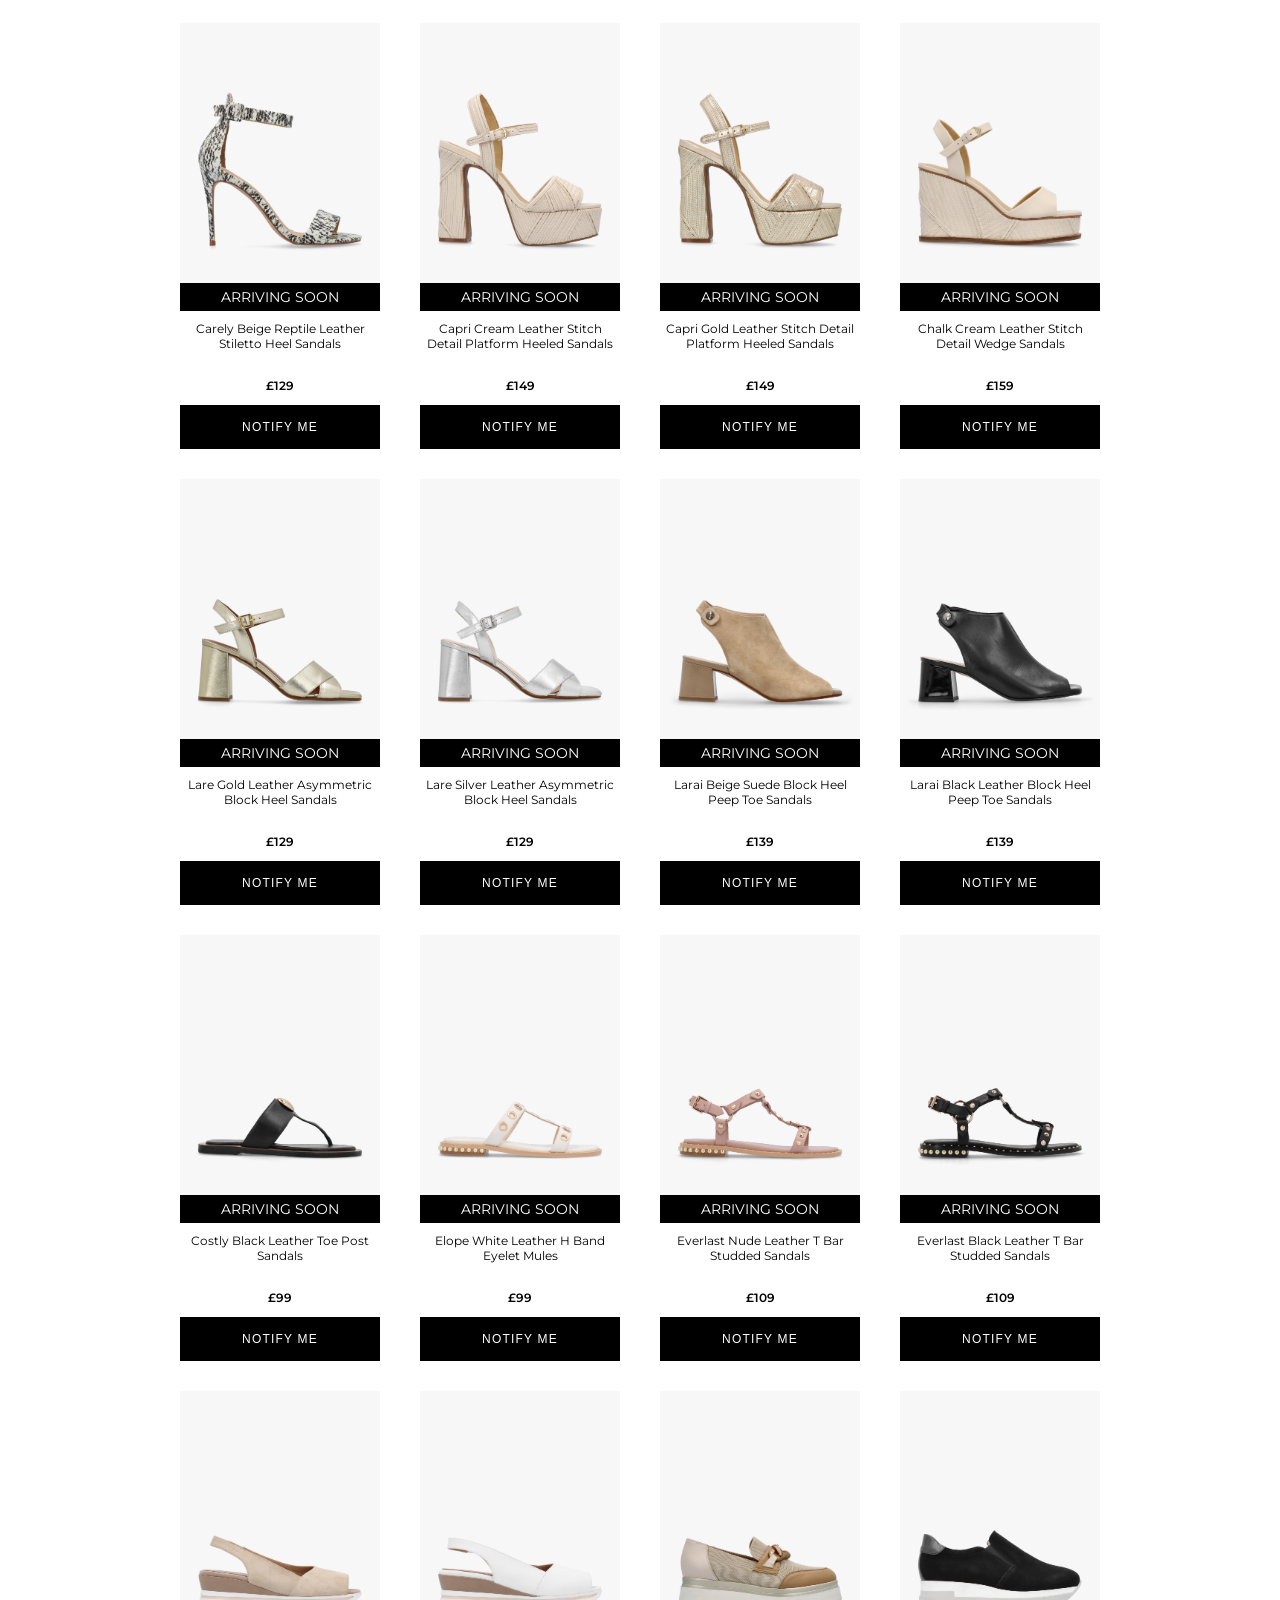
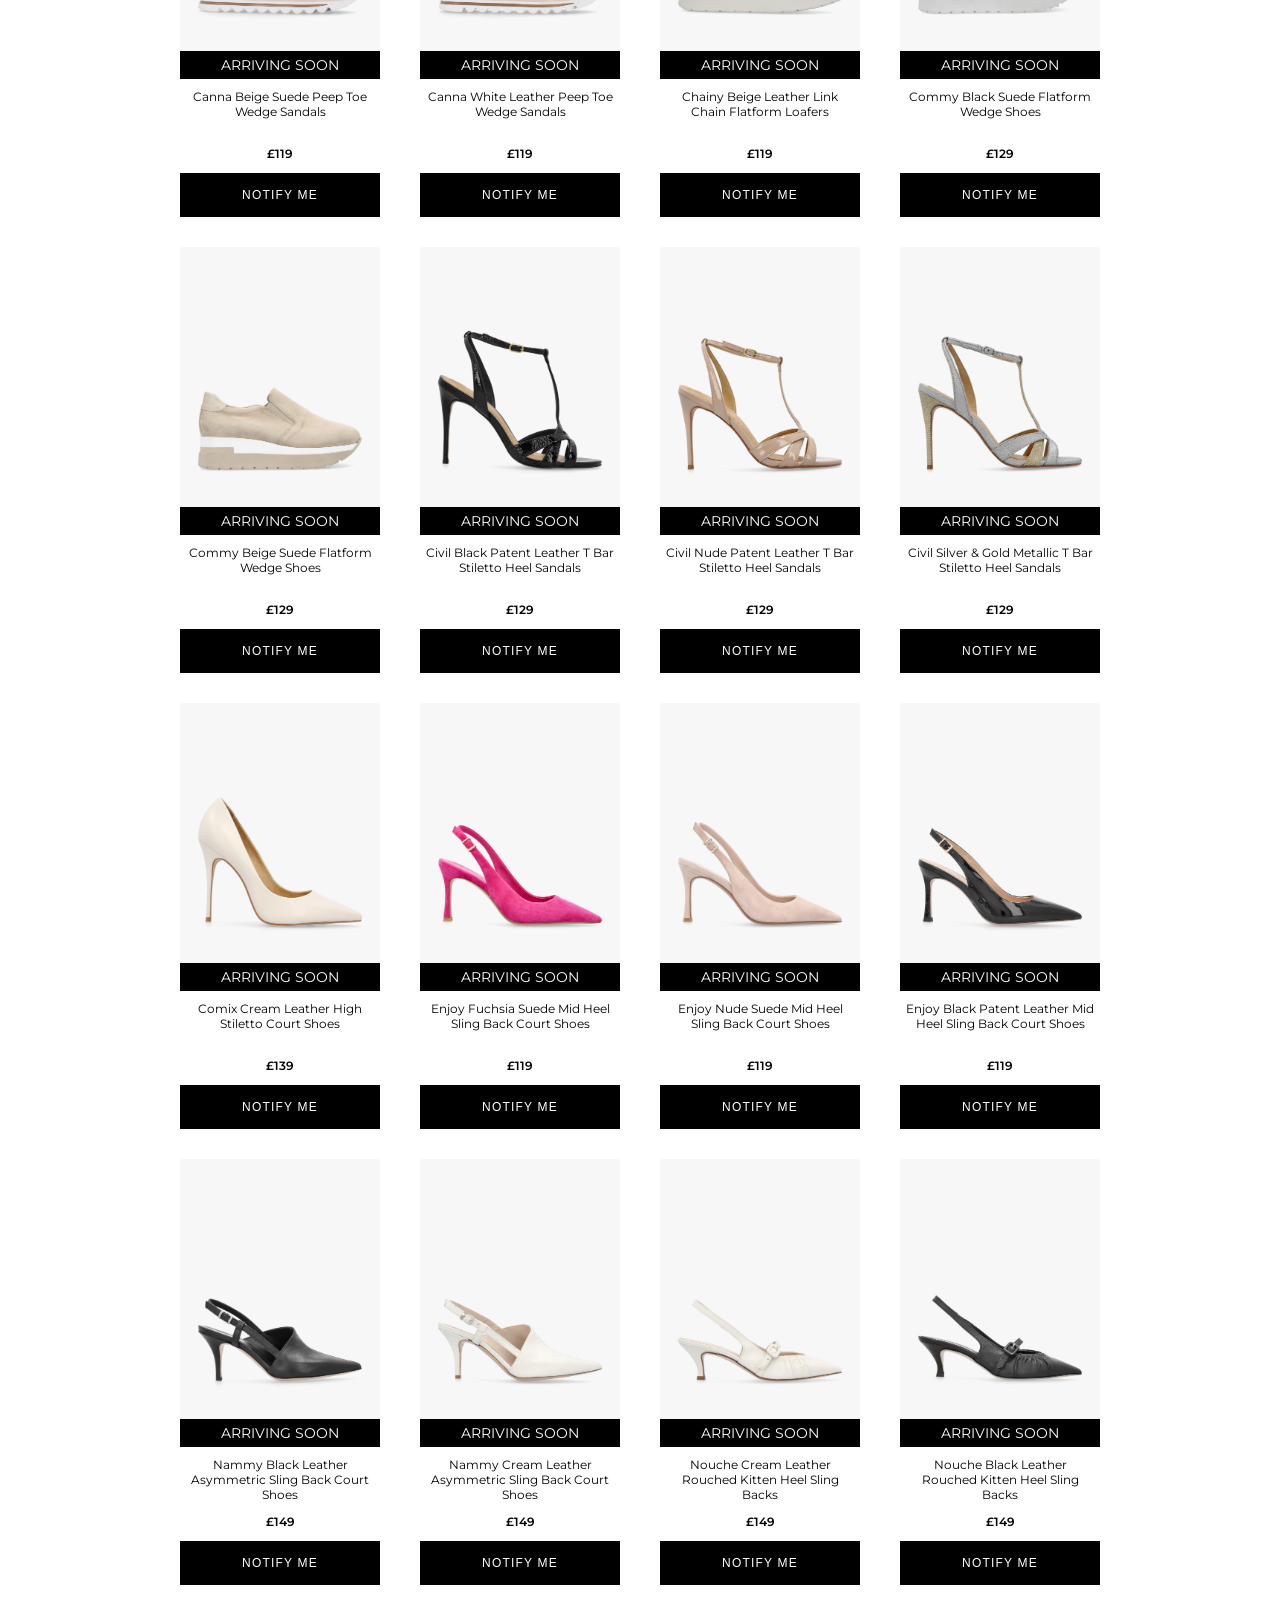
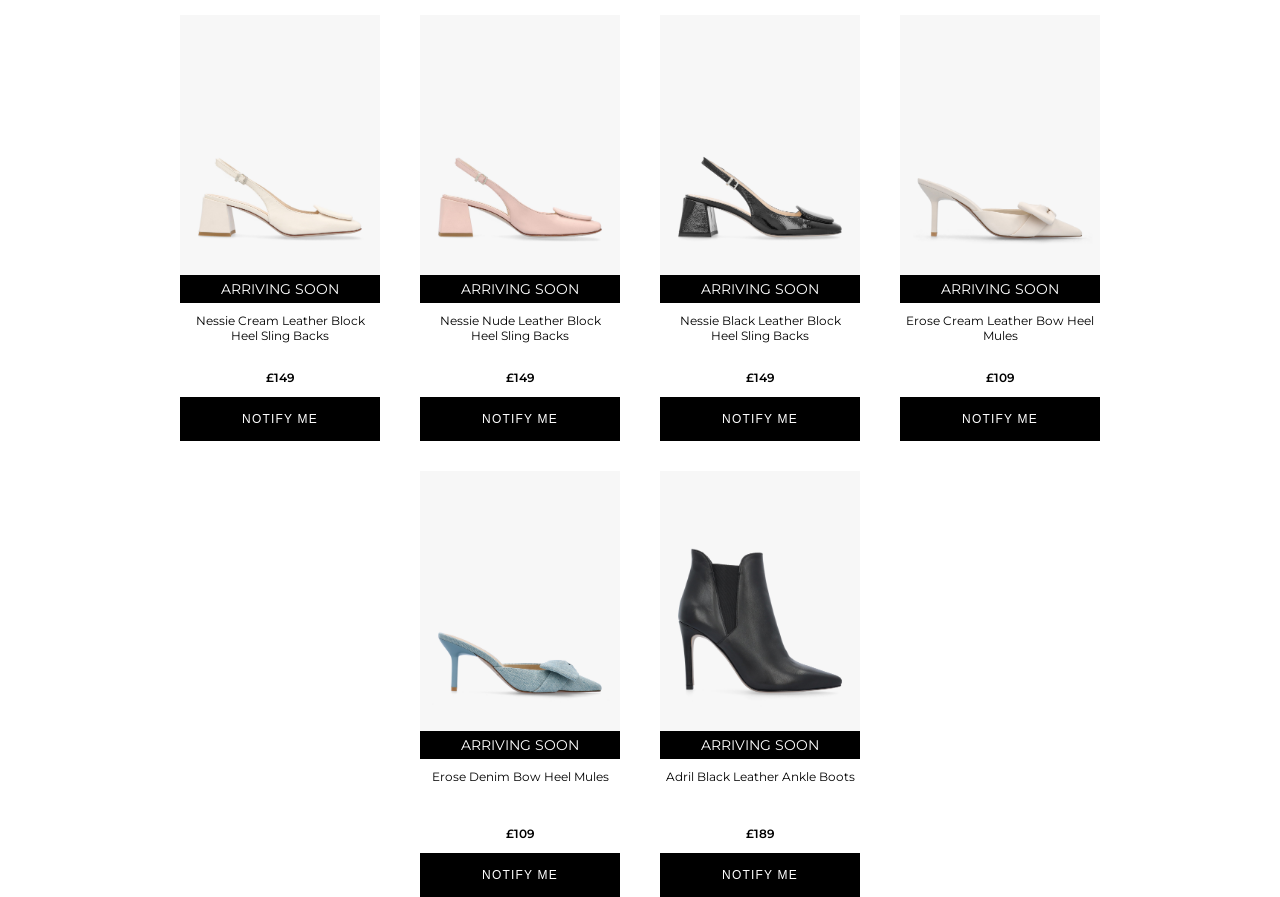
==== daniel-collection.html @ 35e19df5 "create ss25 collection" ====
<!doctype html>
<html>
<head>
<meta charset="UTF-8">
<meta name="viewport" content="width=device-width, initial-scale=1.0">
<link rel="preconnect" href="https://fonts.googleapis.com">
<link rel="preconnect" href="https://fonts.gstatic.com" crossorigin>
<link href="https://fonts.googleapis.com/css2?family=Lato&family=Montserrat:ital,wght@0,100..900;1,100..900&display=swap" rel="stylesheet">
<title>Daniel Collection Preview</title>
<link rel="stylesheet" href="static/styles/styles.css">
</head>

<body>
    <header>
    </header>
	<main>
		<div class="style-container" id="full-screen-me">
			
			<div class="style"><a href="https://www.danielfootwear.com/carely-beige-reptile-leather-stiletto-heel-sandals-p153653" target="_blank">
                <div class ="img-container">
                    <img src="static/images/CARELY_BER.jpg" alt="Carely BER" class="img-style">
                </div>
                <div class="arrive">
					<p class="arrive-p">ARRIVING SOON</p>
                </div>
				<div class="info">
                    <p class="info-desc">Carely Beige Reptile Leather Stiletto Heel Sandals</p>
                    <p class="info-price">£129</p>
                </div>
				<button class="button">Notify Me</button></a>
            </div>
			<div class="style"><a href="https://www.danielfootwear.com/capri-cream-leather-stitch-detail-platform-heeled-sandals-p153651" target="_blank">
                <div class ="img-container">
                    <img src="static/images/CAPRI_CML.jpg" alt="Capri CML" class="img-style">
                </div>
                <div class="arrive">
					<p class="arrive-p">ARRIVING SOON</p>
                </div>
				<div class="info">
                    <p class="info-desc">Capri Cream Leather Stitch Detail Platform Heeled Sandals</p>
                    <p class="info-price">£149</p>
                </div>
				<button class="button">Notify Me</button></a>
            </div>
			<div class="style"><a href="https://www.danielfootwear.com/capri-gold-leather-stitch-detail-platform-heeled-sandals-p153652" target="_blank">
                <div class ="img-container">
                    <img src="static/images/CAPRI_GDL.jpg" alt="Capri GDL" class="img-style">
                </div>
                <div class="arrive">
					<p class="arrive-p">ARRIVING SOON</p>
                </div>
				<div class="info">
                    <p class="info-desc">Capri Gold Leather Stitch Detail Platform Heeled Sandals</p>
                    <p class="info-price">£149</p>
                </div>
				<button class="button">Notify Me</button></a>
            </div>
			<div class="style"><a href="https://www.danielfootwear.com/chalk-cream-leather-stitch-detail-wedge-sandals-p153656" target="_blank">
                <div class ="img-container">
                    <img src="static/images/CHALK_CML.jpg" alt="Chalk CML" class="img-style">
                </div>
                <div class="arrive">
					<p class="arrive-p">ARRIVING SOON</p>
                </div>
				<div class="info">
                    <p class="info-desc">Chalk Cream Leather Stitch Detail Wedge Sandals</p>
                    <p class="info-price">£159</p>
                </div>
				<button class="button">Notify Me</button></a>
            </div>
			<div class="style"><a href="https://www.danielfootwear.com/lare-gold-leather-asymmetric-block-heel-sandals-p153869" target="_blank">
                <div class ="img-container">
                    <img src="static/images/LARE_GDL.jpg" alt="Lare GDL" class="img-style">
                </div>
                <div class="arrive">
					<p class="arrive-p">ARRIVING SOON</p>
                </div>
				<div class="info">
                    <p class="info-desc">Lare Gold Leather Asymmetric Block Heel Sandals</p>
                    <p class="info-price">£129</p>
                </div>
				<button class="button">Notify Me</button></a>
            </div>
			<div class="style"><a href="https://www.danielfootwear.com/lare-silver-leather-asymmetric-block-heel-sandals-p153868" target="_blank">
                <div class ="img-container">
                    <img src="static/images/LARE_SLL.jpg" alt="Lare SLL" class="img-style">
                </div>
                <div class="arrive">
					<p class="arrive-p">ARRIVING SOON</p>
                </div>
				<div class="info">
                    <p class="info-desc">Lare Silver Leather Asymmetric Block Heel Sandals</p>
                    <p class="info-price">£129</p>
                </div>
				<button class="button">Notify Me</button></a>
            </div>
			<div class="style"><a href="https://www.danielfootwear.com/larai-beige-suede-block-heel-peep-toe-sandals-p153866" target="_blank">
                <div class ="img-container">
                    <img src="static/images/LARAI_BES.jpg" alt="Larai BES" class="img-style">
                </div>
                <div class="arrive">
					<p class="arrive-p">ARRIVING SOON</p>
                </div>
				<div class="info">
                    <p class="info-desc">Larai Beige Suede Block Heel Peep Toe Sandals</p>
                    <p class="info-price">£139</p>
                </div>
				<button class="button">Notify Me</button></a>
            </div>
			<div class="style"><a href="https://www.danielfootwear.com/larai-black-leather-block-heel-peep-toe-sandals-p153867" target="_blank">
                <div class ="img-container">
                    <img src="static/images/LARAI_BKL.jpg" alt="Larai BKL" class="img-style">
                </div>
                <div class="arrive">
					<p class="arrive-p">ARRIVING SOON</p>
                </div>
				<div class="info">
                    <p class="info-desc">Larai Black Leather Block Heel Peep Toe Sandals</p>
                    <p class="info-price">£139</p>
                </div>
				<button class="button">Notify Me</button></a>
            </div>
			<div class="style"><a href="https://www.danielfootwear.com/costly-black-leather-toe-post-sandals-p153666" target="_blank">
                <div class ="img-container">
                    <img src="static/images/COSTLY_BKL.jpg" alt="Costly BKL" class="img-style">
                </div>
                <div class="arrive">
					<p class="arrive-p">ARRIVING SOON</p>
                </div>
				<div class="info">
                    <p class="info-desc">Costly Black Leather Toe Post Sandals</p>
                    <p class="info-price">£99</p>
                </div>
				<button class="button">Notify Me</button></a>
            </div>
			<div class="style"><a href="https://www.danielfootwear.com/elope-white-leather-h-band-eyelet-mules-p153669" target="_blank">
                <div class ="img-container">
                    <img src="static/images/ELOPE_WTL.jpg" alt="Elope WTL" class="img-style">
                </div>
                <div class="arrive">
					<p class="arrive-p">ARRIVING SOON</p>
                </div>
				<div class="info">
                    <p class="info-desc">Elope White Leather H Band Eyelet Mules</p>
                    <p class="info-price">£99</p>
                </div>
				<button class="button">Notify Me</button></a>
            </div>
			<div class="style"><a href="https://www.danielfootwear.com/everlast-nude-leather-t-bar-studded-sandals-p153676" target="_blank">
                <div class ="img-container">
                    <img src="static/images/EVERLAST_NDL.jpg" alt="Everlast NDL" class="img-style">
                </div>
                <div class="arrive">
					<p class="arrive-p">ARRIVING SOON</p>
                </div>
				<div class="info">
                    <p class="info-desc">Everlast Nude Leather T Bar Studded Sandals</p>
                    <p class="info-price">£109</p>
                </div>
				<button class="button">Notify Me</button></a>
            </div>
			<div class="style"><a href="https://www.danielfootwear.com/everlast-black-leather-t-bar-studded-sandals-p153675" target="_blank">
                <div class ="img-container">
                    <img src="static/images/EVERLAST_BKL.jpg" alt="Everlast BKL" class="img-style">
                </div>
                <div class="arrive">
					<p class="arrive-p">ARRIVING SOON</p>
                </div>
				<div class="info">
                    <p class="info-desc">Everlast Black Leather T Bar Studded Sandals</p>
                    <p class="info-price">£109</p>
                </div>
				<button class="button">Notify Me</button></a>
            </div>
			<div class="style"><a href="https://www.danielfootwear.com/canna-beige-suede-peep-toe-wedge-sandals-p153613" target="_blank">
                <div class ="img-container">
                    <img src="static/images/CANNA_BES.jpg" alt="Canna BES" class="img-style">
                </div>
                <div class="arrive">
					<p class="arrive-p">ARRIVING SOON</p>
                </div>
				<div class="info">
                    <p class="info-desc">Canna Beige Suede Peep Toe Wedge Sandals</p>
                    <p class="info-price">£119</p>
                </div>
				<button class="button">Notify Me</button></a>
            </div>
			<div class="style"><a href="https://www.danielfootwear.com/canna-white-leather-peep-toe-wedge-sandals-p153614" target="_blank">
                <div class ="img-container">
                    <img src="static/images/CANNA_WTL.jpg" alt="Canna WTL" class="img-style">
                </div>
                <div class="arrive">
					<p class="arrive-p">ARRIVING SOON</p>
                </div>
				<div class="info">
                    <p class="info-desc">Canna White Leather Peep Toe Wedge Sandals</p>
                    <p class="info-price">£119</p>
                </div>
				<button class="button">Notify Me</button></a>
            </div>
			<div class="style"><a href="https://www.danielfootwear.com/chainy-beige-leather-link-chain-flatform-loafers-p153655" target="_blank">
                <div class ="img-container">
                    <img src="static/images/CHAINY_BEF.jpg" alt="Chainy BEF" class="img-style">
                </div>
                <div class="arrive">
					<p class="arrive-p">ARRIVING SOON</p>
                </div>
				<div class="info">
                    <p class="info-desc">Chainy Beige Leather Link Chain Flatform Loafers</p>
                    <p class="info-price">£119</p>
                </div>
				<button class="button">Notify Me</button></a>
            </div>
			<div class="style"><a href="https://www.danielfootwear.com/commy-black-suede-flatform-wedge-shoes-p153665" target="_blank">
                <div class ="img-container">
                    <img src="static/images/COMMY_BKS.jpg" alt="Commy BKS" class="img-style">
                </div>
                <div class="arrive">
					<p class="arrive-p">ARRIVING SOON</p>
                </div>
				<div class="info">
                    <p class="info-desc">Commy Black Suede Flatform Wedge Shoes</p>
                    <p class="info-price">£129</p>
                </div>
				<button class="button">Notify Me</button></a>
            </div>
			<div class="style"><a href="https://www.danielfootwear.com/commy-beige-suede-flatform-wedge-shoes-p153664" target="_blank">
                <div class ="img-container">
                    <img src="static/images/COMMY_CMS.jpg" alt="Commy BES" class="img-style">
                </div>
                <div class="arrive">
					<p class="arrive-p">ARRIVING SOON</p>
                </div>
				<div class="info">
                    <p class="info-desc">Commy Beige Suede Flatform Wedge Shoes</p>
                    <p class="info-price">£129</p>
                </div>
				<button class="button">Notify Me</button></a>
            </div>
			<div class="style"><a href="https://www.danielfootwear.com/civil-black-patent-leather-t-bar-stiletto-heel-sandals-p153660" target="_blank">
                <div class ="img-container">
                    <img src="static/images/CIVIL_BKP.jpg" alt="Civil BKP" class="img-style">
                </div>
                <div class="arrive">
					<p class="arrive-p">ARRIVING SOON</p>
                </div>
				<div class="info">
                    <p class="info-desc">Civil Black Patent Leather T Bar Stiletto Heel Sandals</p>
                    <p class="info-price">£129</p>
                </div>
				<button class="button">Notify Me</button></a>
            </div>
			<div class="style"><a href="https://www.danielfootwear.com/civil-nude-patent-leather-t-bar-stiletto-heel-sandals-p153659" target="_blank">
                <div class ="img-container">
                    <img src="static/images/CIVIL_NDP.jpg" alt="Civil NDP" class="img-style">
                </div>
                <div class="arrive">
					<p class="arrive-p">ARRIVING SOON</p>
                </div>
				<div class="info">
                    <p class="info-desc">Civil Nude Patent Leather T Bar Stiletto Heel Sandals</p>
                    <p class="info-price">£129</p>
                </div>
				<button class="button">Notify Me</button></a>
            </div>
			<div class="style"><a href="https://www.danielfootwear.com/civil-silver-gold-metallic-t-bar-stiletto-heel-sandals-p153658" target="_blank">
                <div class ="img-container">
                    <img src="static/images/CIVIL_SLM.jpg" alt="Cicil SLM" class="img-style">
                </div>
                <div class="arrive">
					<p class="arrive-p">ARRIVING SOON</p>
                </div>
				<div class="info">
                    <p class="info-desc">Civil Silver &amp; Gold Metallic T Bar Stiletto Heel Sandals</p>
                    <p class="info-price">£129</p>
                </div>
				<button class="button">Notify Me</button></a>
            </div>
			<div class="style"><a href="https://www.danielfootwear.com/comix-cream-leather-high-stiletto-court-shoes-p153661" target="_blank">
                <div class ="img-container">
                    <img src="static/images/COMIX_CML.jpg" alt="Comix CML" class="img-style">
                </div>
                <div class="arrive">
					<p class="arrive-p">ARRIVING SOON</p>
                </div>
				<div class="info">
                    <p class="info-desc">Comix Cream Leather High Stiletto Court Shoes</p>
                    <p class="info-price">£139</p>
                </div>
				<button class="button">Notify Me</button></a>
            </div>
			<div class="style"><a href="https://www.danielfootwear.com/enjoy-fuchsia-suede-mid-heel-sling-back-court-shoes-p153671" target="_blank">
                <div class ="img-container">
                    <img src="static/images/ENJOY_FUS.jpg" alt="Enjoy FUS" class="img-style">
                </div>
                <div class="arrive">
					<p class="arrive-p">ARRIVING SOON</p>
                </div>
				<div class="info">
                    <p class="info-desc">Enjoy Fuchsia Suede Mid Heel Sling Back Court Shoes</p>
                    <p class="info-price">£119</p>
                </div>
				<button class="button">Notify Me</button></a>
            </div>
			<div class="style"><a href="https://www.danielfootwear.com/enjoy-nude-suede-mid-heel-sling-back-court-shoes-p153670" target="_blank">
                <div class ="img-container">
                    <img src="static/images/ENJOY_NDS.jpg" alt="Enjoy NDS" class="img-style">
                </div>
                <div class="arrive">
					<p class="arrive-p">ARRIVING SOON</p>
                </div>
				<div class="info">
                    <p class="info-desc">Enjoy Nude Suede Mid Heel Sling Back Court Shoes</p>
                    <p class="info-price">£119</p>
                </div>
				<button class="button">Notify Me</button></a>
            </div>
			<div class="style"><a href="https://www.danielfootwear.com/enjoy-black-patent-leather-mid-heel-sling-back-court-shoes-p153672" target="_blank">
                <div class ="img-container">
                    <img src="static/images/ENJOY_BKP.jpg" alt="Enjoy BKP" class="img-style">
                </div>
                <div class="arrive">
					<p class="arrive-p">ARRIVING SOON</p>
                </div>
				<div class="info">
                    <p class="info-desc">Enjoy Black Patent Leather Mid Heel Sling Back Court Shoes</p>
                    <p class="info-price">£119</p>
                </div>
				<button class="button">Notify Me</button></a>
            </div>
			<div class="style"><a href="https://www.danielfootwear.com/nammy-black-leather-asymmetric-sling-back-court-shoes-p153696" target="_blank">
                <div class ="img-container">
                    <img src="static/images/NAMMY_BKL.jpg" alt="Nammy BKL" class="img-style">
                </div>
                <div class="arrive">
					<p class="arrive-p">ARRIVING SOON</p>
                </div>
				<div class="info">
                    <p class="info-desc">Nammy Black Leather Asymmetric Sling Back Court Shoes</p>
                    <p class="info-price">£149</p>
                </div>
				<button class="button">Notify Me</button></a>
            </div>
			<div class="style"><a href="https://www.danielfootwear.com/nammy-cream-leather-asymmetric-sling-back-court-shoes-p153697" target="_blank">
                <div class ="img-container">
                    <img src="static/images/NAMMY_CML.jpg" alt="Nammy CML" class="img-style">
                </div>
                <div class="arrive">
					<p class="arrive-p">ARRIVING SOON</p>
                </div>
				<div class="info">
                    <p class="info-desc">Nammy Cream Leather Asymmetric Sling Back Court Shoes</p>
                    <p class="info-price">£149</p>
                </div>
				<button class="button">Notify Me</button></a>
            </div>
			<div class="style"><a href="https://www.danielfootwear.com/nouche-cream-leather-rouched-kitten-heel-sling-backs-p153702" target="_blank">
                <div class ="img-container">
                    <img src="static/images/NOUCHE_CML.jpg" alt="Nouche CML" class="img-style">
                </div>
                <div class="arrive">
					<p class="arrive-p">ARRIVING SOON</p>
                </div>
				<div class="info">
                    <p class="info-desc">Nouche Cream Leather Rouched Kitten Heel Sling Backs</p>
                    <p class="info-price">£149</p>
                </div>
				<button class="button">Notify Me</button></a>
            </div>
			<div class="style"><a href="https://www.danielfootwear.com/nouche-black-leather-rouched-kitten-heel-sling-backs-p153701" target="_blank">
                <div class ="img-container">
                    <img src="static/images/NOUCHE_BKL.jpg" alt="Nouche BKL" class="img-style">
                </div>
                <div class="arrive">
					<p class="arrive-p">ARRIVING SOON</p>
                </div>
				<div class="info">
                    <p class="info-desc">Nouche Black Leather Rouched Kitten Heel Sling Backs</p>
                    <p class="info-price">£149</p>
                </div>
				<button class="button">Notify Me</button></a>
            </div>
			<div class="style"><a href="https://www.danielfootwear.com/nessie-cream-leather-block-heel-sling-backs-p153699" target="_blank">
                <div class ="img-container">
                    <img src="static/images/NESSIE SLING_CML.jpg" alt="Nessie Sling CML" class="img-style">
                </div>
                <div class="arrive">
					<p class="arrive-p">ARRIVING SOON</p>
                </div>
				<div class="info">
                    <p class="info-desc">Nessie Cream Leather Block Heel Sling Backs</p>
                    <p class="info-price">£149</p>
                </div>
				<button class="button">Notify Me</button></a>
            </div>
			<div class="style"><a href="https://www.danielfootwear.com/nessie-nude-leather-block-heel-sling-backs-p153700" target="_blank">
                <div class ="img-container">
                    <img src="static/images/NESSIE SLING_NDL.jpg" alt="Nessie Sling NDL" class="img-style">
                </div>
                <div class="arrive">
					<p class="arrive-p">ARRIVING SOON</p>
                </div>
				<div class="info">
                    <p class="info-desc">Nessie Nude Leather Block Heel Sling Backs</p>
                    <p class="info-price">£149</p>
                </div>
				<button class="button">Notify Me</button></a>
            </div>
			<div class="style"><a href="https://www.danielfootwear.com/nessie-black-patent-leather-block-heel-sling-backs-p153698" target="_blank">
                <div class ="img-container">
                    <img src="static/images/NESSIE SLING_BKL.jpg" alt="Nessie Sling BKL" class="img-style">
                </div>
                <div class="arrive">
					<p class="arrive-p">ARRIVING SOON</p>
                </div>
				<div class="info">
                    <p class="info-desc">Nessie Black Leather Block Heel Sling Backs</p>
                    <p class="info-price">£149</p>
                </div>
				<button class="button">Notify Me</button></a>
            </div>
			<div class="style"><a href="https://www.danielfootwear.com/erose-cream-leather-bow-heel-mules-p153673" target="_blank">
                <div class ="img-container">
                    <img src="static/images/EROSE_CML.jpg" alt="Erose CML" class="img-style">
                </div>
                <div class="arrive">
					<p class="arrive-p">ARRIVING SOON</p>
                </div>
				<div class="info">
                    <p class="info-desc">Erose Cream Leather Bow Heel Mules</p>
                    <p class="info-price">£109</p>
                </div>
				<button class="button">Notify Me</button></a>
            </div>
			<div class="style"><a href="https://www.danielfootwear.com/erose-denim-bow-heel-mules-p153674" target="_blank">
                <div class ="img-container">
                    <img src="static/images/EROSE_DNF.jpg" alt="Erose DNF" class="img-style">
                </div>
                <div class="arrive">
					<p class="arrive-p">ARRIVING SOON</p>
                </div>
				<div class="info">
                    <p class="info-desc">Erose Denim Bow Heel Mules</p>
                    <p class="info-price">£109</p>
                </div>
				<button class="button">Notify Me</button></a>
            </div>
			<div class="style"><a href="https://www.danielfootwear.com/adril-black-leather-ankle-boots-p153755" target="_blank">
                <div class ="img-container">
                    <img src="static/images/ADRIL_BKL.jpg" alt="Adril BKL" class="img-style">
                </div>
                <div class="arrive">
					<p class="arrive-p">ARRIVING SOON</p>
                </div>
				<div class="info">
                    <p class="info-desc">Adril Black Leather Ankle Boots</p>
                    <p class="info-price">£189</p>
                </div>
				<button class="button">Notify Me</button></a>
            </div>
                
		</div>
	</main>
	<script src="static/scripts/script.js"></script>
</body>
</html>
---- static/styles/styles.css ----
@charset "UTF-8";
/* CSS Document */

body {
	font-family: "Montserrat", sans-serif;
	color: black;
	margin: none;
	padding: none;
}

body::-webkit-scrollbar{
    display: none;
  }

body {
    -ms-overflow-style: none;
  }

html {
    scrollbar-width: none;
  }

a {
	color: black;
	text-decoration: none;
}

a:visited {
	color: black;
	text-decoration: none;
}

.style-container {
	display: flex;
	justify-content: center;
	max-width: 960px;
	/*height: 7964px;*/
	margin: 0 auto;
	flex-wrap: wrap;
}

.style,
.style-a,
.style-b {
	margin: 15px 20px;
}

.img-container {
    width: 200px;
    height: 260px;
    display: flex;
    justify-content: center;
    align-items: center;
	background-color: #f7f7f7;
}

.how-container {
    width: 400px;
    height: 424px;
    display: flex;
    justify-content: center;
    align-items: center;
}

.arrive {
	width: 200px;
	background-color: black;
}

.arrive-p {
	text-align: center;
	background-color: black;
	color: white;
	font-size: 14px;
	margin: 0;
	padding: 5px 0px;
}

.style-b {
	display: none;
}

.img-style {
    width: 200px;
    height: 260px;
    object-fit: contain;
}

.how-style {
    width: 400px;
    height: 424px;
    object-fit: contain;
}

.info {
	width: 200px;
}

.info-desc {
	margin: 10px 5px 0px;
	height: 45px;
}

.info-desc, .info-price{
    font-size: 12px;
	text-align: center;
}

.info-price {
	font-weight: 600;
}

.button {
	width: 200px;
	background-color: #000;
    border: none;
    color: white;
    padding: 15px 0px;
    text-align: center;
    text-decoration: none;
    font-size: 12px;
	text-transform: uppercase;
	letter-spacing: 0.1em;
	cursor: pointer
}


@media only screen and (max-width: 980px) {
	
	.style-container {
        max-width: 700px;
	}
	
	.style,
	.style-a,
	.style-b {
		margin: 0px 10px 20px;
	}
	
	.img-container {
        width: 150px;
        height: 210px;
        display: flex;
        justify-content: center;
        align-items: center;
        background-color: #f7f7f7;
    }
	
	.arrive {
		width: 150px;
	}
	
	.arrive-p {
		font-size: 10px;
	}
	
	.style-a {
		display: none;
	}
	
	.style-b {
		display: block;
	}
	
	.how-container2 {
		display: block;
		width: 300px;
		height: 343px;
	}
	
	.how-style2 {
		width: 300px;
		height: 343px;
	}
	
    .info {
        width: 150px;
    }
	
	.info-desc {
		margin: 10px 5px 0px;
		height: 53px;
	}

    .info-desc, .info-price{
        font-size: 12px;
        text-align: center;
    }
	
	.button {
        width: 150px;
        padding: 10px 0px;
        font-size: 10px;
	}

    .img-style {
        width: 150px;
        height: 210px;
        object-fit: contain;
    }
	
}

@media only screen and (max-width: 700px) {
	.style-container {
        max-width: 400px;
		/*height: 13300px;*/
	}
}

@media only screen and (max-width: 400px) {
	
	.info-desc {
		height: 60px;
	}
}

@media only screen and (max-width: 350px) {
	.style-container {
        max-width: 350px;
	}
	
	.style {
		margin: 0px 5px 20px;
	}
}
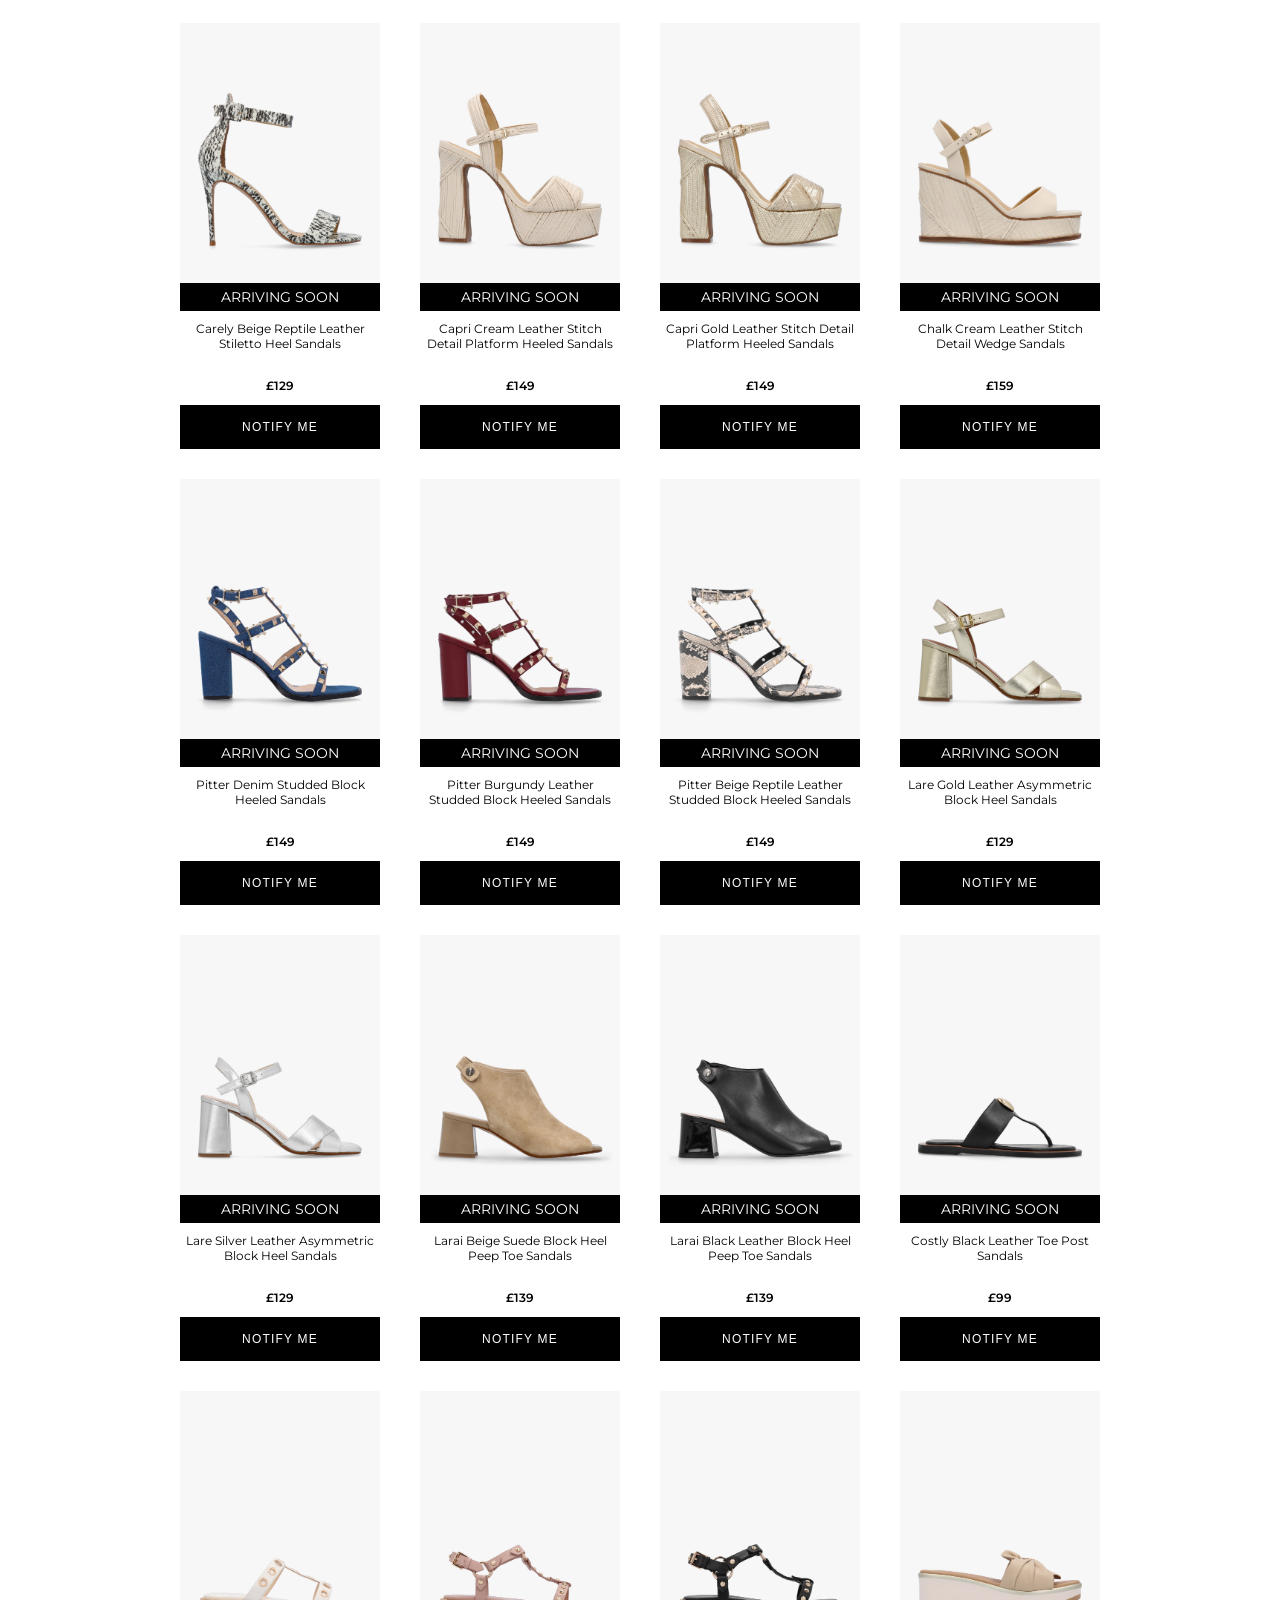
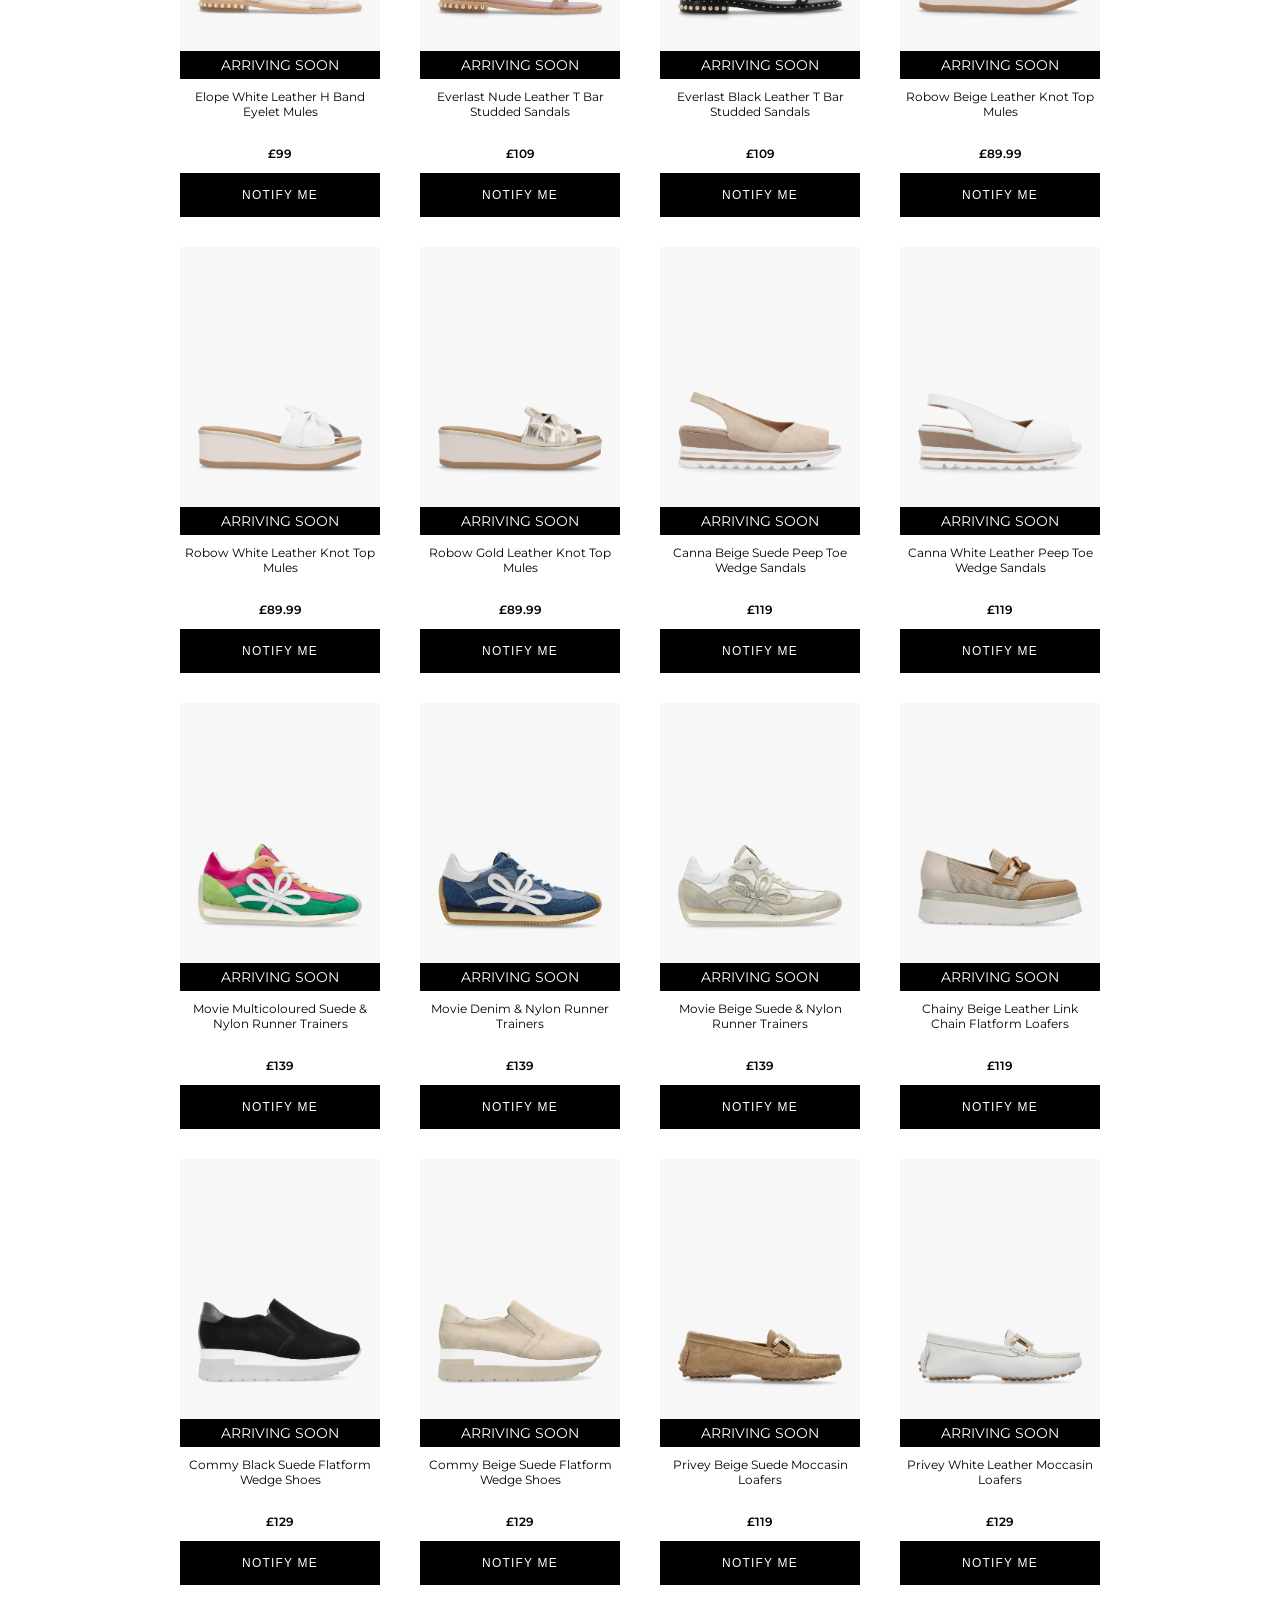
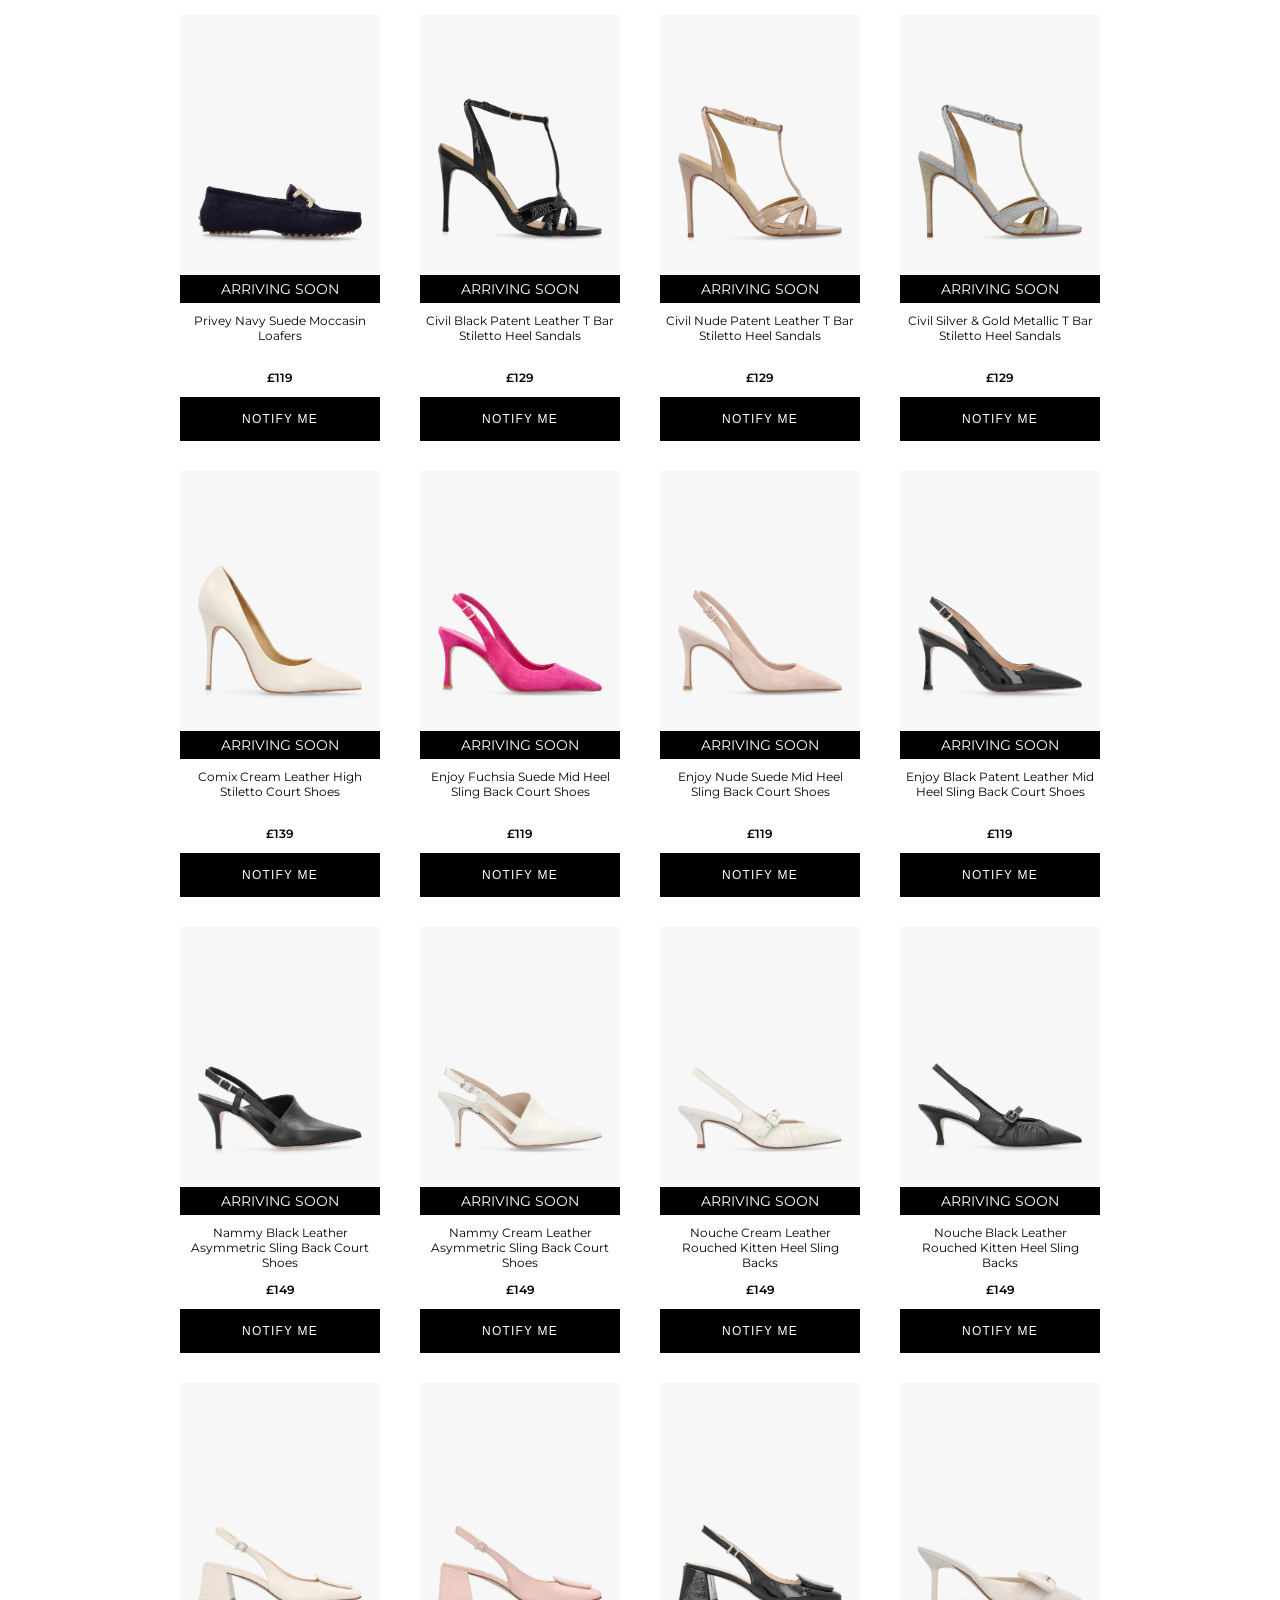
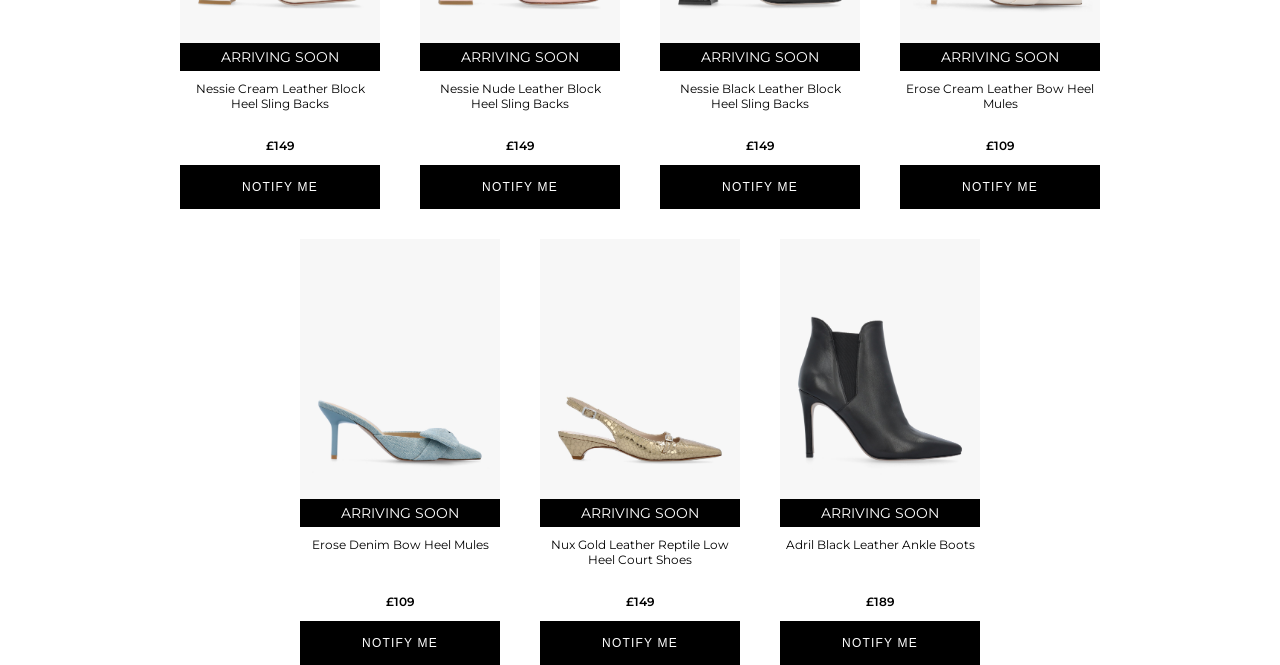
==== commit ee06481b: "add styles" ====
--- a/daniel-collection.html
+++ b/daniel-collection.html
@@ -68,6 +68,45 @@
                 </div>
 				<button class="button">Notify Me</button></a>
             </div>
+			<div class="style"><a href="https://www.danielfootwear.com/pitter-denim-studded-block-heeled-sandals-p153759" target="_blank">
+                <div class ="img-container">
+                    <img src="static/images/PITTER_DNL.jpg" alt="Pitter DNF" class="img-style">
+                </div>
+                <div class="arrive">
+					<p class="arrive-p">ARRIVING SOON</p>
+                </div>
+				<div class="info">
+                    <p class="info-desc">Pitter Denim Studded Block Heeled Sandals</p>
+                    <p class="info-price">£149</p>
+                </div>
+				<button class="button">Notify Me</button></a>
+            </div>
+			<div class="style"><a href="https://www.danielfootwear.com/pitter-burgundy-leather-studded-block-heeled-sandals-p153758" target="_blank">
+                <div class ="img-container">
+                    <img src="static/images/PITTER_BGL.jpg" alt="Pitter BGL" class="img-style">
+                </div>
+                <div class="arrive">
+					<p class="arrive-p">ARRIVING SOON</p>
+                </div>
+				<div class="info">
+                    <p class="info-desc">Pitter Burgundy Leather Studded Block Heeled Sandals</p>
+                    <p class="info-price">£149</p>
+                </div>
+				<button class="button">Notify Me</button></a>
+            </div>
+			<div class="style"><a href="https://www.danielfootwear.com/pitter-beige-reptile-leather-studded-block-heeled-sandals-p153760" target="_blank">
+                <div class ="img-container">
+                    <img src="static/images/PITTER_BER.jpg" alt="Pitter BER" class="img-style">
+                </div>
+                <div class="arrive">
+					<p class="arrive-p">ARRIVING SOON</p>
+                </div>
+				<div class="info">
+                    <p class="info-desc">Pitter Beige Reptile Leather Studded Block Heeled Sandals</p>
+                    <p class="info-price">£149</p>
+                </div>
+				<button class="button">Notify Me</button></a>
+            </div>
 			<div class="style"><a href="https://www.danielfootwear.com/lare-gold-leather-asymmetric-block-heel-sandals-p153869" target="_blank">
                 <div class ="img-container">
                     <img src="static/images/LARE_GDL.jpg" alt="Lare GDL" class="img-style">
@@ -172,6 +211,45 @@
                 </div>
 				<button class="button">Notify Me</button></a>
             </div>
+			<div class="style"><a href="https://www.danielfootwear.com/robow-beige-leather-knot-top-mules-p153874" target="_blank">
+                <div class ="img-container">
+                    <img src="static/images/ROBOW_BEL.jpg" alt="Robow BEL" class="img-style">
+                </div>
+                <div class="arrive">
+					<p class="arrive-p">ARRIVING SOON</p>
+                </div>
+				<div class="info">
+                    <p class="info-desc">Robow Beige Leather Knot Top Mules</p>
+                    <p class="info-price">£89.99</p>
+                </div>
+				<button class="button">Notify Me</button></a>
+            </div>
+			<div class="style"><a href="https://www.danielfootwear.com/robow-white-leather-knot-top-mules-p153872" target="_blank">
+                <div class ="img-container">
+                    <img src="static/images/ROBOW_WTL.jpg" alt="Robow WTL" class="img-style">
+                </div>
+                <div class="arrive">
+					<p class="arrive-p">ARRIVING SOON</p>
+                </div>
+				<div class="info">
+                    <p class="info-desc">Robow White Leather Knot Top Mules</p>
+                    <p class="info-price">£89.99</p>
+                </div>
+				<button class="button">Notify Me</button></a>
+            </div>
+			<div class="style"><a href="https://www.danielfootwear.com/robow-gold-leather-knot-top-mules-p153873" target="_blank">
+                <div class ="img-container">
+                    <img src="static/images/ROBOW_GDL.jpg" alt="Robow GDL" class="img-style">
+                </div>
+                <div class="arrive">
+					<p class="arrive-p">ARRIVING SOON</p>
+                </div>
+				<div class="info">
+                    <p class="info-desc">Robow Gold Leather Knot Top Mules</p>
+                    <p class="info-price">£89.99</p>
+                </div>
+				<button class="button">Notify Me</button></a>
+            </div>
 			<div class="style"><a href="https://www.danielfootwear.com/canna-beige-suede-peep-toe-wedge-sandals-p153613" target="_blank">
                 <div class ="img-container">
                     <img src="static/images/CANNA_BES.jpg" alt="Canna BES" class="img-style">
@@ -198,6 +276,45 @@
                 </div>
 				<button class="button">Notify Me</button></a>
             </div>
+			<div class="style"><a href="https://www.danielfootwear.com/movie-multicoloured-suede-nylon-runner-trainers-p153773" target="_blank">
+                <div class ="img-container">
+                    <img src="static/images/MOVIE_MUS.jpg" alt="Movie MUS" class="img-style">
+                </div>
+                <div class="arrive">
+					<p class="arrive-p">ARRIVING SOON</p>
+                </div>
+				<div class="info">
+                    <p class="info-desc">Movie Multicoloured Suede &amp; Nylon Runner Trainers</p>
+                    <p class="info-price">£139</p>
+                </div>
+				<button class="button">Notify Me</button></a>
+            </div>
+			<div class="style"><a href="https://www.danielfootwear.com/movie-denim-nylon-runner-trainers-p153774" target="_blank">
+                <div class ="img-container">
+                    <img src="static/images/MOVIE_DNF.jpg" alt="Movie DNF" class="img-style">
+                </div>
+                <div class="arrive">
+					<p class="arrive-p">ARRIVING SOON</p>
+                </div>
+				<div class="info">
+                    <p class="info-desc">Movie Denim &amp; Nylon Runner Trainers</p>
+                    <p class="info-price">£139</p>
+                </div>
+				<button class="button">Notify Me</button></a>
+            </div>
+			<div class="style"><a href="https://www.danielfootwear.com/movie-beige-suede-nylon-runner-trainers-p153772" target="_blank">
+                <div class ="img-container">
+                    <img src="static/images/MOVIE_BES.jpg" alt="Movie BES" class="img-style">
+                </div>
+                <div class="arrive">
+					<p class="arrive-p">ARRIVING SOON</p>
+                </div>
+				<div class="info">
+                    <p class="info-desc">Movie Beige Suede &amp; Nylon Runner Trainers</p>
+                    <p class="info-price">£139</p>
+                </div>
+				<button class="button">Notify Me</button></a>
+            </div>
 			<div class="style"><a href="https://www.danielfootwear.com/chainy-beige-leather-link-chain-flatform-loafers-p153655" target="_blank">
                 <div class ="img-container">
                     <img src="static/images/CHAINY_BEF.jpg" alt="Chainy BEF" class="img-style">
@@ -234,6 +351,45 @@
 				<div class="info">
                     <p class="info-desc">Commy Beige Suede Flatform Wedge Shoes</p>
                     <p class="info-price">£129</p>
+                </div>
+				<button class="button">Notify Me</button></a>
+            </div>
+			<div class="style"><a href="https://www.danielfootwear.com/privey-beige-suede-moccasin-loafers-p153709" target="_blank">
+                <div class ="img-container">
+                    <img src="static/images/PRIVEY_BES.jpg" alt="Privey BES" class="img-style">
+                </div>
+                <div class="arrive">
+					<p class="arrive-p">ARRIVING SOON</p>
+                </div>
+				<div class="info">
+                    <p class="info-desc">Privey Beige Suede Moccasin Loafers</p>
+                    <p class="info-price">£119</p>
+                </div>
+				<button class="button">Notify Me</button></a>
+            </div>
+			<div class="style"><a href="https://www.danielfootwear.com/privey-white-leather-moccasin-loafers-p153708" target="_blank">
+                <div class ="img-container">
+                    <img src="static/images/PRIVEY_WTL.jpg" alt="Privey WTL" class="img-style">
+                </div>
+                <div class="arrive">
+					<p class="arrive-p">ARRIVING SOON</p>
+                </div>
+				<div class="info">
+                    <p class="info-desc">Privey White Leather Moccasin Loafers</p>
+                    <p class="info-price">£129</p>
+                </div>
+				<button class="button">Notify Me</button></a>
+            </div>
+			<div class="style"><a href="https://www.danielfootwear.com/privey-navy-suede-moccasin-loafers-p153710" target="_blank">
+                <div class ="img-container">
+                    <img src="static/images/PRIVEY_NVS.jpg" alt="Privey NVS" class="img-style">
+                </div>
+                <div class="arrive">
+					<p class="arrive-p">ARRIVING SOON</p>
+                </div>
+				<div class="info">
+                    <p class="info-desc">Privey Navy Suede Moccasin Loafers</p>
+                    <p class="info-price">£119</p>
                 </div>
 				<button class="button">Notify Me</button></a>
             </div>
@@ -442,6 +598,19 @@
 				<div class="info">
                     <p class="info-desc">Erose Denim Bow Heel Mules</p>
                     <p class="info-price">£109</p>
+                </div>
+				<button class="button">Notify Me</button></a>
+            </div>
+			<div class="style"><a href="https://www.danielfootwear.com/nux-gold-leather-reptile-low-heel-court-shoes-p153703" target="_blank">
+                <div class ="img-container">
+                    <img src="static/images/NUX_GDR.jpg" alt="Nux GDR" class="img-style">
+                </div>
+                <div class="arrive">
+					<p class="arrive-p">ARRIVING SOON</p>
+                </div>
+				<div class="info">
+                    <p class="info-desc">Nux Gold Leather Reptile Low Heel Court Shoes</p>
+                    <p class="info-price">£149</p>
                 </div>
 				<button class="button">Notify Me</button></a>
             </div>
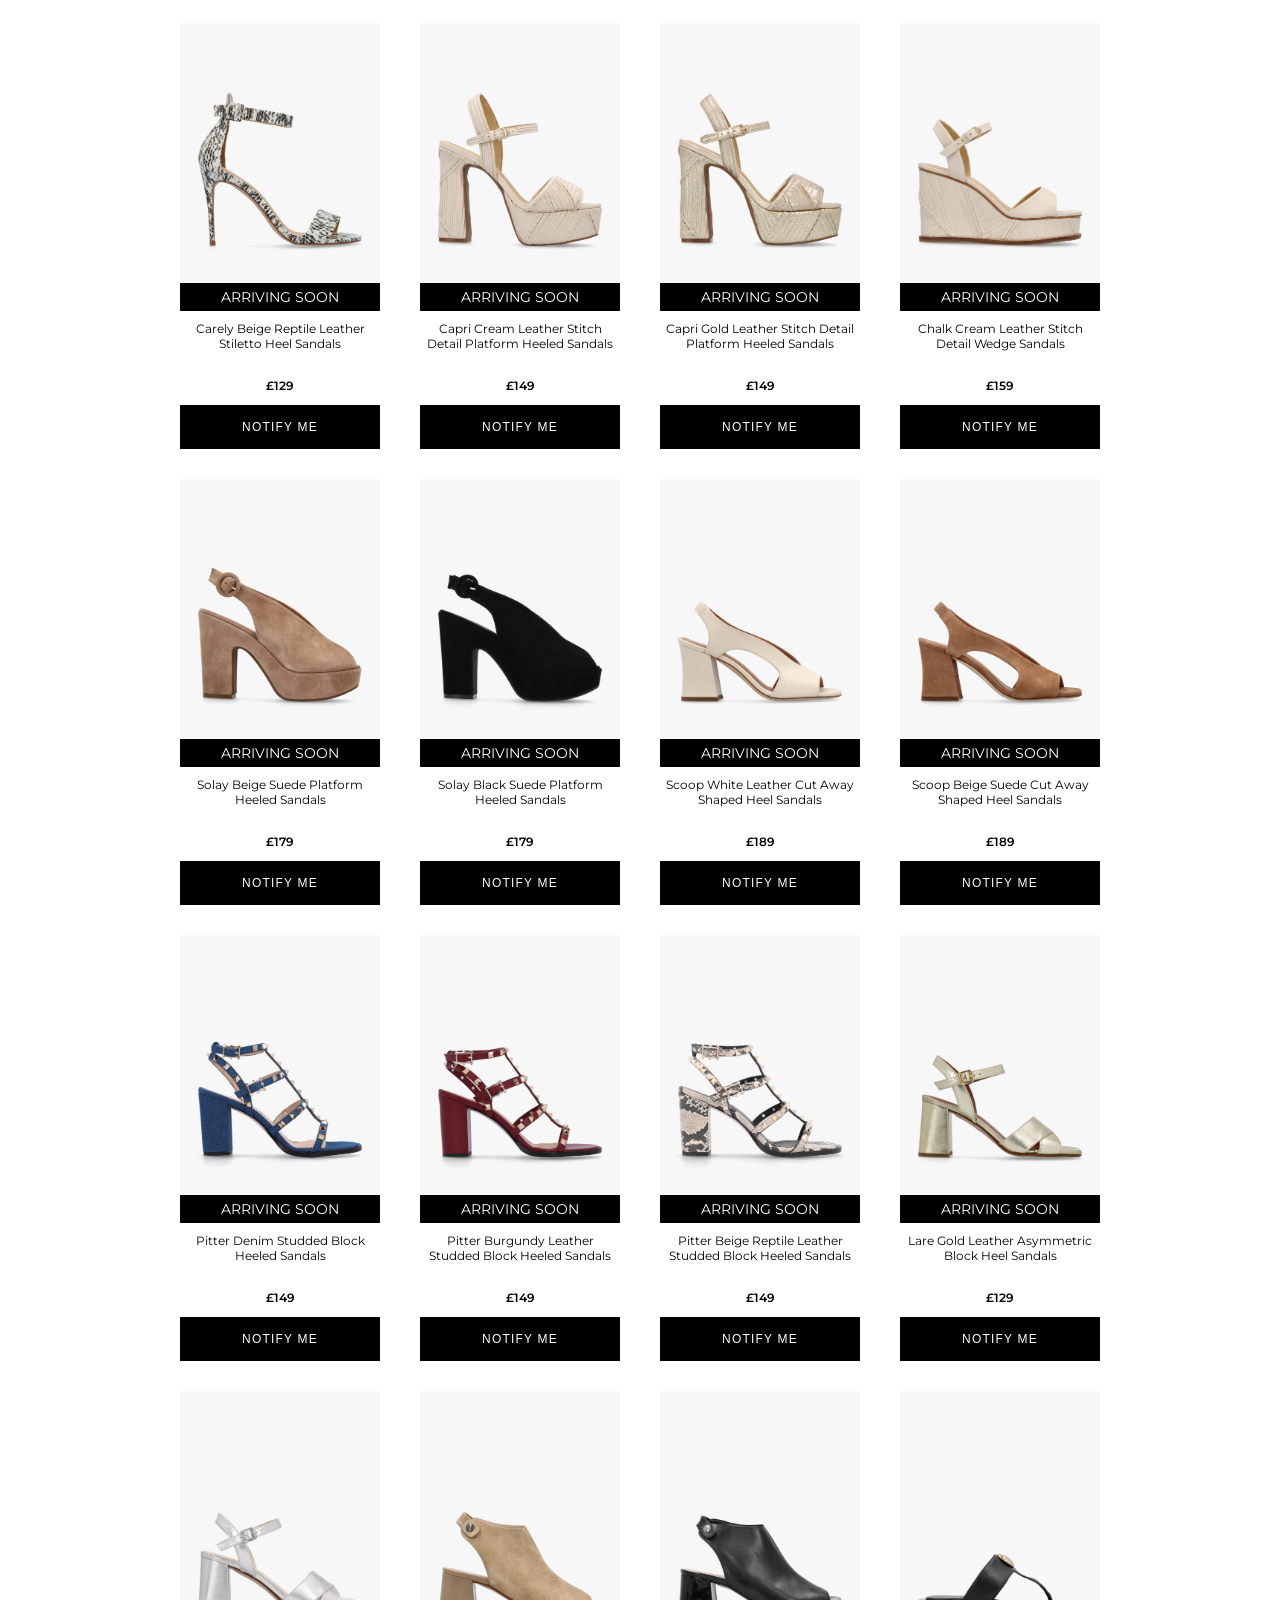
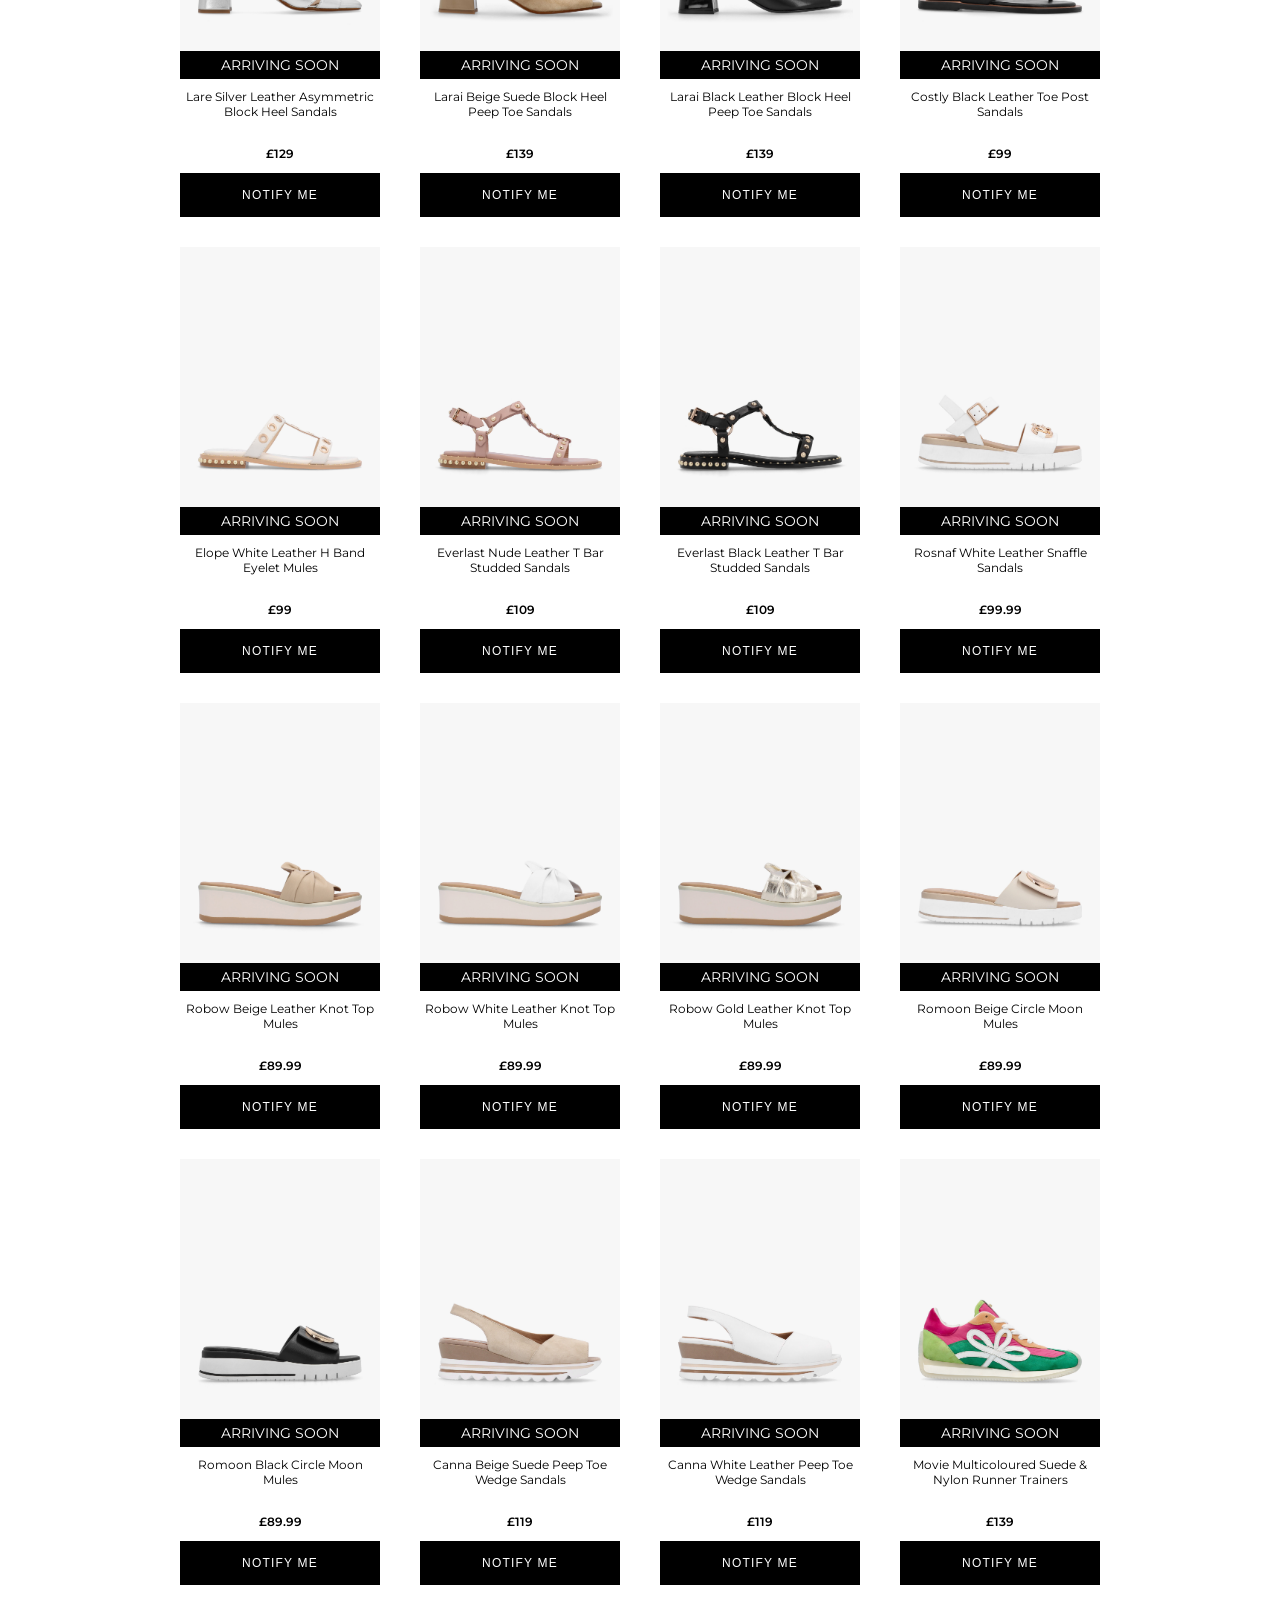
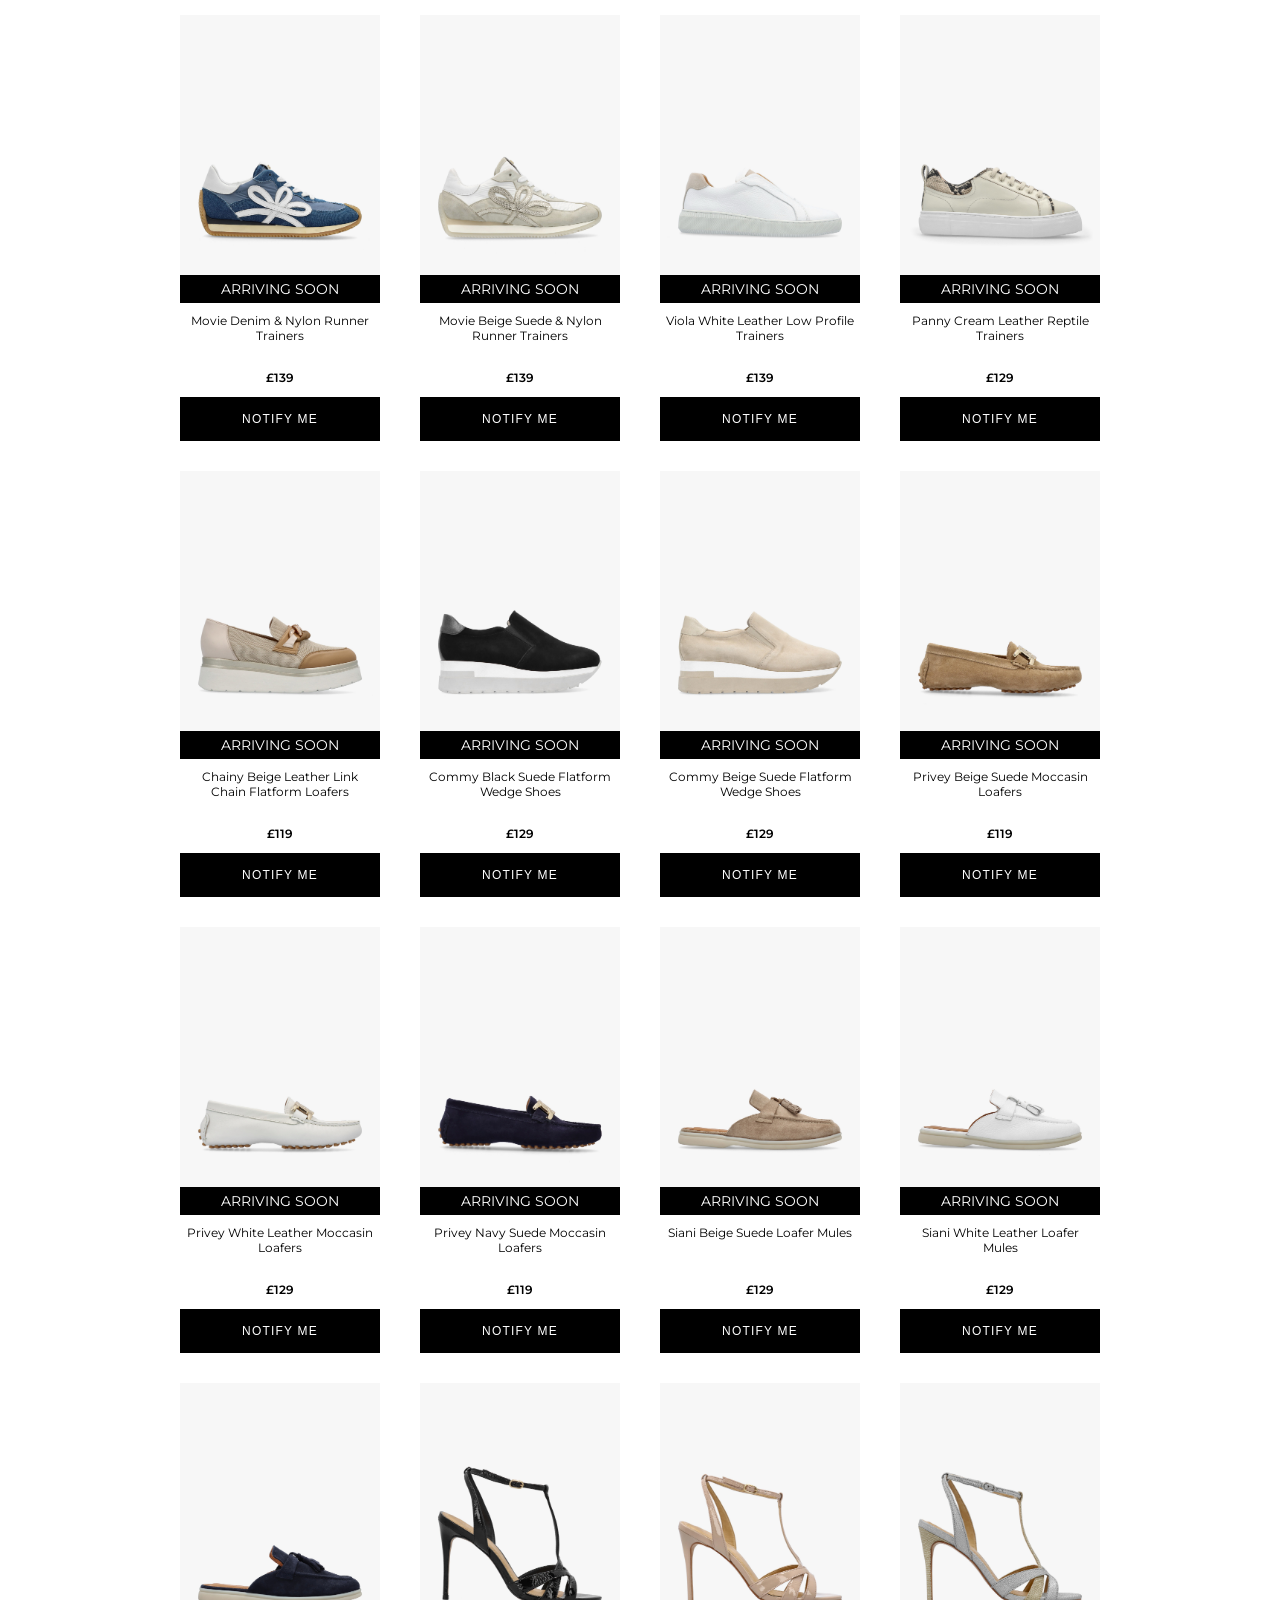
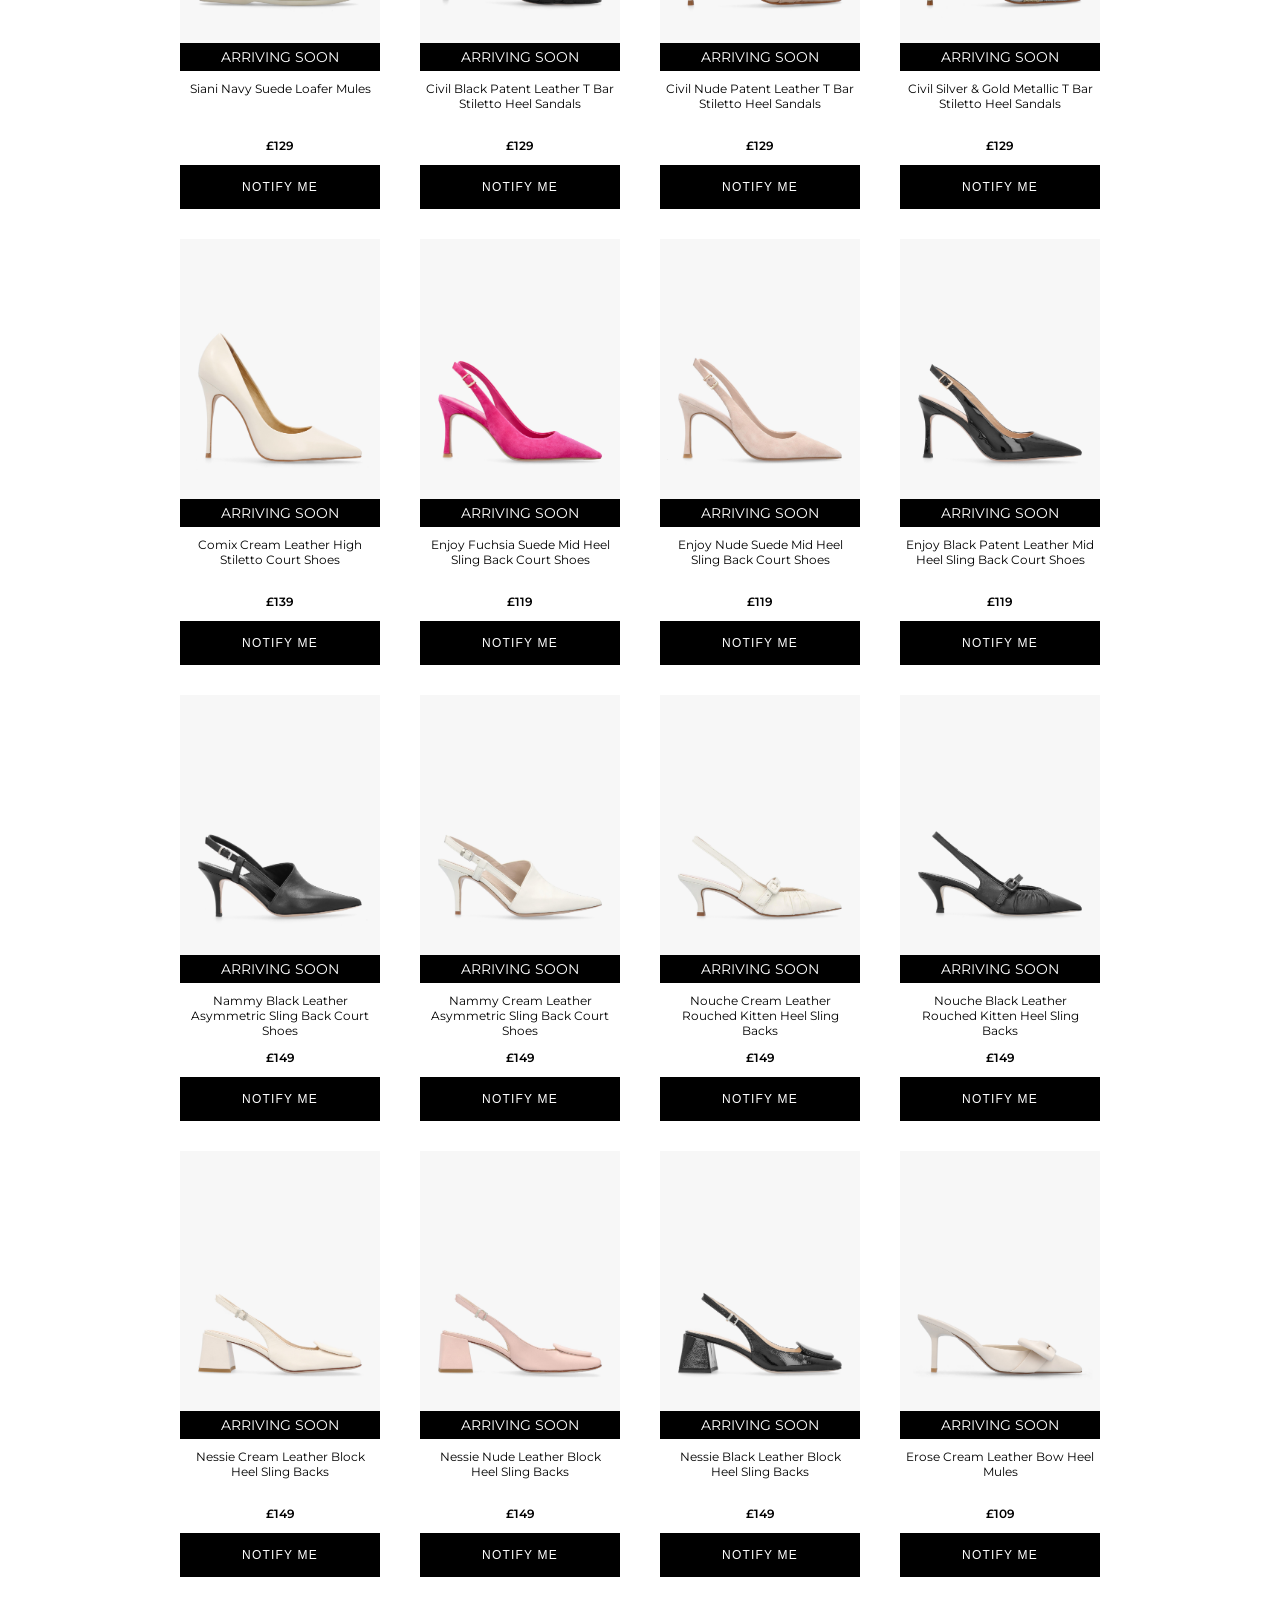
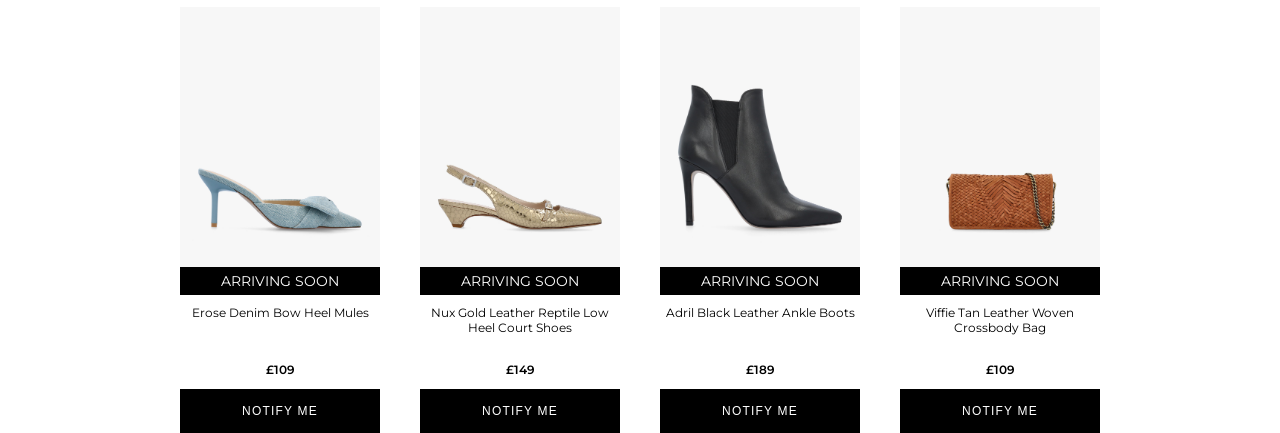
==== commit 0f79954b: "add stlyes" ====
--- a/daniel-collection.html
+++ b/daniel-collection.html
@@ -68,6 +68,58 @@
                 </div>
 				<button class="button">Notify Me</button></a>
             </div>
+			<div class="style"><a href="https://www.danielfootwear.com/solay-beige-suede-platform-heeled-sandals-p153716" target="_blank">
+                <div class ="img-container">
+                    <img src="static/images/SOLAY_TPS.jpg" alt="Solay BES" class="img-style">
+                </div>
+                <div class="arrive">
+					<p class="arrive-p">ARRIVING SOON</p>
+                </div>
+				<div class="info">
+                    <p class="info-desc">Solay Beige Suede Platform Heeled Sandals</p>
+                    <p class="info-price">£179</p>
+                </div>
+				<button class="button">Notify Me</button></a>
+            </div>
+			<div class="style"><a href="https://www.danielfootwear.com/solay-black-suede-platform-heeled-sandals-p153715" target="_blank">
+                <div class ="img-container">
+                    <img src="static/images/SOLAY_BKS.jpg" alt="Solay BKS" class="img-style">
+                </div>
+                <div class="arrive">
+					<p class="arrive-p">ARRIVING SOON</p>
+                </div>
+				<div class="info">
+                    <p class="info-desc">Solay Black Suede Platform Heeled Sandals</p>
+                    <p class="info-price">£179</p>
+                </div>
+				<button class="button">Notify Me</button></a>
+            </div>
+			<div class="style"><a href="https://www.danielfootwear.com/scoop-white-leather-cut-away-shaped-heel-sandals-p153713" target="_blank">
+                <div class ="img-container">
+                    <img src="static/images/SCOOP_WTL.jpg" alt="Scoop WTL" class="img-style">
+                </div>
+                <div class="arrive">
+					<p class="arrive-p">ARRIVING SOON</p>
+                </div>
+				<div class="info">
+                    <p class="info-desc">Scoop White Leather Cut Away Shaped Heel Sandals</p>
+                    <p class="info-price">£189</p>
+                </div>
+				<button class="button">Notify Me</button></a>
+            </div>
+			<div class="style"><a href="https://www.danielfootwear.com/scoop-beige-suede-cut-away-shaped-heel-sandals-p153714" target="_blank">
+                <div class ="img-container">
+                    <img src="static/images/SCOOP_BES.jpg" alt="Scoop BES" class="img-style">
+                </div>
+                <div class="arrive">
+					<p class="arrive-p">ARRIVING SOON</p>
+                </div>
+				<div class="info">
+                    <p class="info-desc">Scoop Beige Suede Cut Away Shaped Heel Sandals</p>
+                    <p class="info-price">£189</p>
+                </div>
+				<button class="button">Notify Me</button></a>
+            </div>
 			<div class="style"><a href="https://www.danielfootwear.com/pitter-denim-studded-block-heeled-sandals-p153759" target="_blank">
                 <div class ="img-container">
                     <img src="static/images/PITTER_DNL.jpg" alt="Pitter DNF" class="img-style">
@@ -211,6 +263,19 @@
                 </div>
 				<button class="button">Notify Me</button></a>
             </div>
+			<div class="style"><a href="https://www.danielfootwear.com/rosnaf-white-leather-snaffle-sandals-p153766" target="_blank">
+                <div class ="img-container">
+                    <img src="static/images/ROSNAF_WTL.jpg" alt="Rosnaf WTL" class="img-style">
+                </div>
+                <div class="arrive">
+					<p class="arrive-p">ARRIVING SOON</p>
+                </div>
+				<div class="info">
+                    <p class="info-desc">Rosnaf White Leather Snaffle Sandals</p>
+                    <p class="info-price">£99.99</p>
+                </div>
+				<button class="button">Notify Me</button></a>
+            </div>
 			<div class="style"><a href="https://www.danielfootwear.com/robow-beige-leather-knot-top-mules-p153874" target="_blank">
                 <div class ="img-container">
                     <img src="static/images/ROBOW_BEL.jpg" alt="Robow BEL" class="img-style">
@@ -250,6 +315,32 @@
                 </div>
 				<button class="button">Notify Me</button></a>
             </div>
+			<div class="style"><a href="https://www.danielfootwear.com/romoon-beige-circle-moon-mules-p153875" target="_blank">
+                <div class ="img-container">
+                    <img src="static/images/ROMOON_BEL.jpg" alt="Romoon BEL" class="img-style">
+                </div>
+                <div class="arrive">
+					<p class="arrive-p">ARRIVING SOON</p>
+                </div>
+				<div class="info">
+                    <p class="info-desc">Romoon Beige Circle Moon Mules</p>
+                    <p class="info-price">£89.99</p>
+                </div>
+				<button class="button">Notify Me</button></a>
+            </div>
+			<div class="style"><a href="https://www.danielfootwear.com/romoon-black-circle-moon-mules-p153876" target="_blank">
+                <div class ="img-container">
+                    <img src="static/images/ROMOON_BKL.jpg" alt="Romoon BKL" class="img-style">
+                </div>
+                <div class="arrive">
+					<p class="arrive-p">ARRIVING SOON</p>
+                </div>
+				<div class="info">
+                    <p class="info-desc">Romoon Black Circle Moon Mules</p>
+                    <p class="info-price">£89.99</p>
+                </div>
+				<button class="button">Notify Me</button></a>
+            </div>
 			<div class="style"><a href="https://www.danielfootwear.com/canna-beige-suede-peep-toe-wedge-sandals-p153613" target="_blank">
                 <div class ="img-container">
                     <img src="static/images/CANNA_BES.jpg" alt="Canna BES" class="img-style">
@@ -315,6 +406,32 @@
                 </div>
 				<button class="button">Notify Me</button></a>
             </div>
+			<div class="style"><a href="https://www.danielfootwear.com/viloa-white-leather-low-profile-trainers-p153717" target="_blank">
+                <div class ="img-container">
+                    <img src="static/images/VIOLA_WTL.jpg" alt="Viola WTL" class="img-style">
+                </div>
+                <div class="arrive">
+					<p class="arrive-p">ARRIVING SOON</p>
+                </div>
+				<div class="info">
+                    <p class="info-desc">Viola White Leather Low Profile Trainers</p>
+                    <p class="info-price">£139</p>
+                </div>
+				<button class="button">Notify Me</button></a>
+            </div>
+			<div class="style"><a href="https://www.danielfootwear.com/panny-cream-leather-reptile-trainers-p154294" target="_blank">
+                <div class ="img-container">
+                    <img src="static/images/PANNY_CML.jpg" alt="Panny CML" class="img-style">
+                </div>
+                <div class="arrive">
+					<p class="arrive-p">ARRIVING SOON</p>
+                </div>
+				<div class="info">
+                    <p class="info-desc">Panny Cream Leather Reptile Trainers</p>
+                    <p class="info-price">£129</p>
+                </div>
+				<button class="button">Notify Me</button></a>
+            </div>
 			<div class="style"><a href="https://www.danielfootwear.com/chainy-beige-leather-link-chain-flatform-loafers-p153655" target="_blank">
                 <div class ="img-container">
                     <img src="static/images/CHAINY_BEF.jpg" alt="Chainy BEF" class="img-style">
@@ -393,6 +510,45 @@
                 </div>
 				<button class="button">Notify Me</button></a>
             </div>
+			<div class="style"><a href="https://www.danielfootwear.com/siani-beige-suede-loafer-mules-p153877" target="_blank">
+                <div class ="img-container">
+                    <img src="static/images/SIANI MULE_BES.jpg" alt="Siani Mule BES" class="img-style">
+                </div>
+                <div class="arrive">
+					<p class="arrive-p">ARRIVING SOON</p>
+                </div>
+				<div class="info">
+                    <p class="info-desc">Siani Beige Suede Loafer Mules</p>
+                    <p class="info-price">£129</p>
+                </div>
+				<button class="button">Notify Me</button></a>
+            </div>
+			<div class="style"><a href="https://www.danielfootwear.com/siani-white-leather-loafer-mules-p153879" target="_blank">
+                <div class ="img-container">
+                    <img src="static/images/SIANI MULE_WTL.jpg" alt="Siani Mule WTL" class="img-style">
+                </div>
+                <div class="arrive">
+					<p class="arrive-p">ARRIVING SOON</p>
+                </div>
+				<div class="info">
+                    <p class="info-desc">Siani White Leather Loafer Mules</p>
+                    <p class="info-price">£129</p>
+                </div>
+				<button class="button">Notify Me</button></a>
+            </div>
+			<div class="style"><a href="https://www.danielfootwear.com/siani-navy-suede-loafer-mules-p153878" target="_blank">
+                <div class ="img-container">
+                    <img src="static/images/SIANI MULE_NVS.jpg" alt="Siani Mule NVS" class="img-style">
+                </div>
+                <div class="arrive">
+					<p class="arrive-p">ARRIVING SOON</p>
+                </div>
+				<div class="info">
+                    <p class="info-desc">Siani Navy Suede Loafer Mules</p>
+                    <p class="info-price">£129</p>
+                </div>
+				<button class="button">Notify Me</button></a>
+            </div>
 			<div class="style"><a href="https://www.danielfootwear.com/civil-black-patent-leather-t-bar-stiletto-heel-sandals-p153660" target="_blank">
                 <div class ="img-container">
                     <img src="static/images/CIVIL_BKP.jpg" alt="Civil BKP" class="img-style">
@@ -624,6 +780,19 @@
 				<div class="info">
                     <p class="info-desc">Adril Black Leather Ankle Boots</p>
                     <p class="info-price">£189</p>
+                </div>
+				<button class="button">Notify Me</button></a>
+            </div>
+			<div class="style"><a href="https://www.danielfootwear.com/viffie-p154315" target="_blank">
+                <div class ="img-container">
+                    <img src="static/images/VIFFIE_TNL.jpg" alt="Viffie TNL" class="img-style">
+                </div>
+                <div class="arrive">
+					<p class="arrive-p">ARRIVING SOON</p>
+                </div>
+				<div class="info">
+                    <p class="info-desc">Viffie Tan Leather Woven Crossbody Bag</p>
+                    <p class="info-price">£109</p>
                 </div>
 				<button class="button">Notify Me</button></a>
             </div>
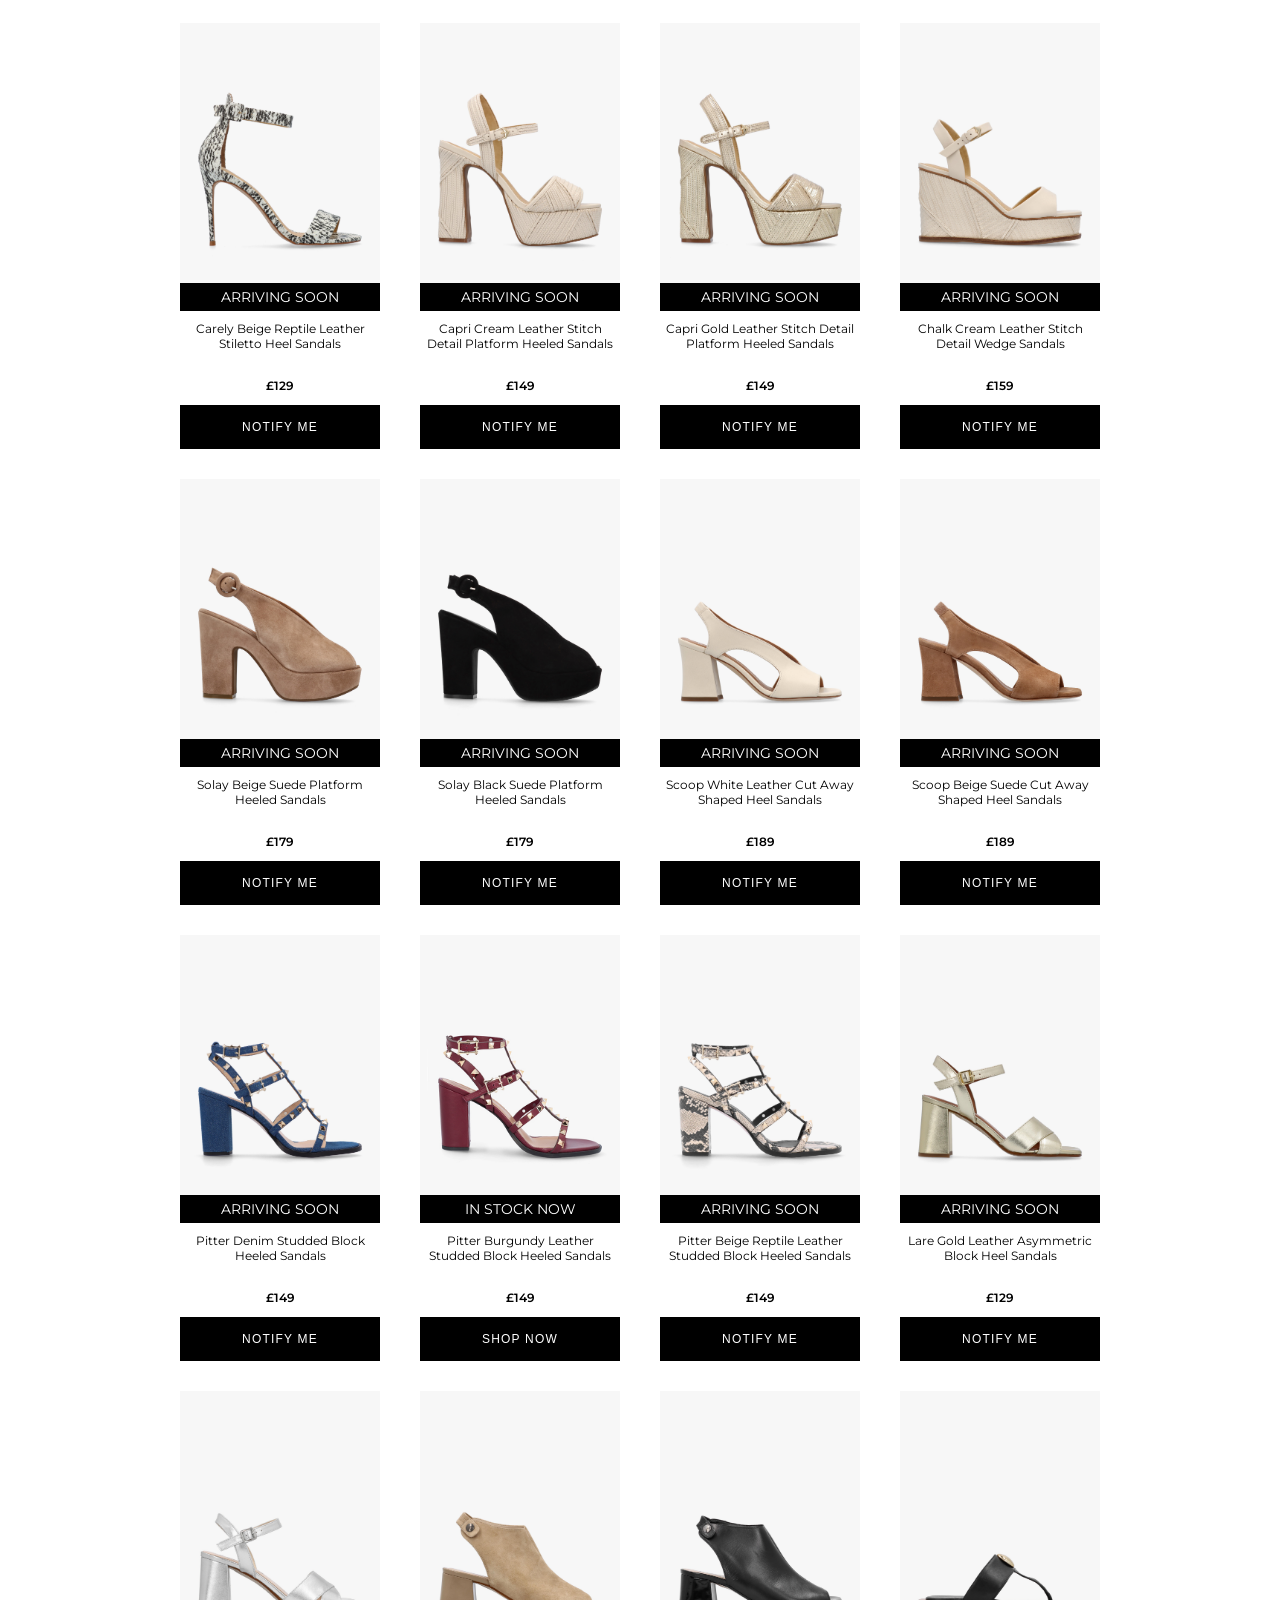
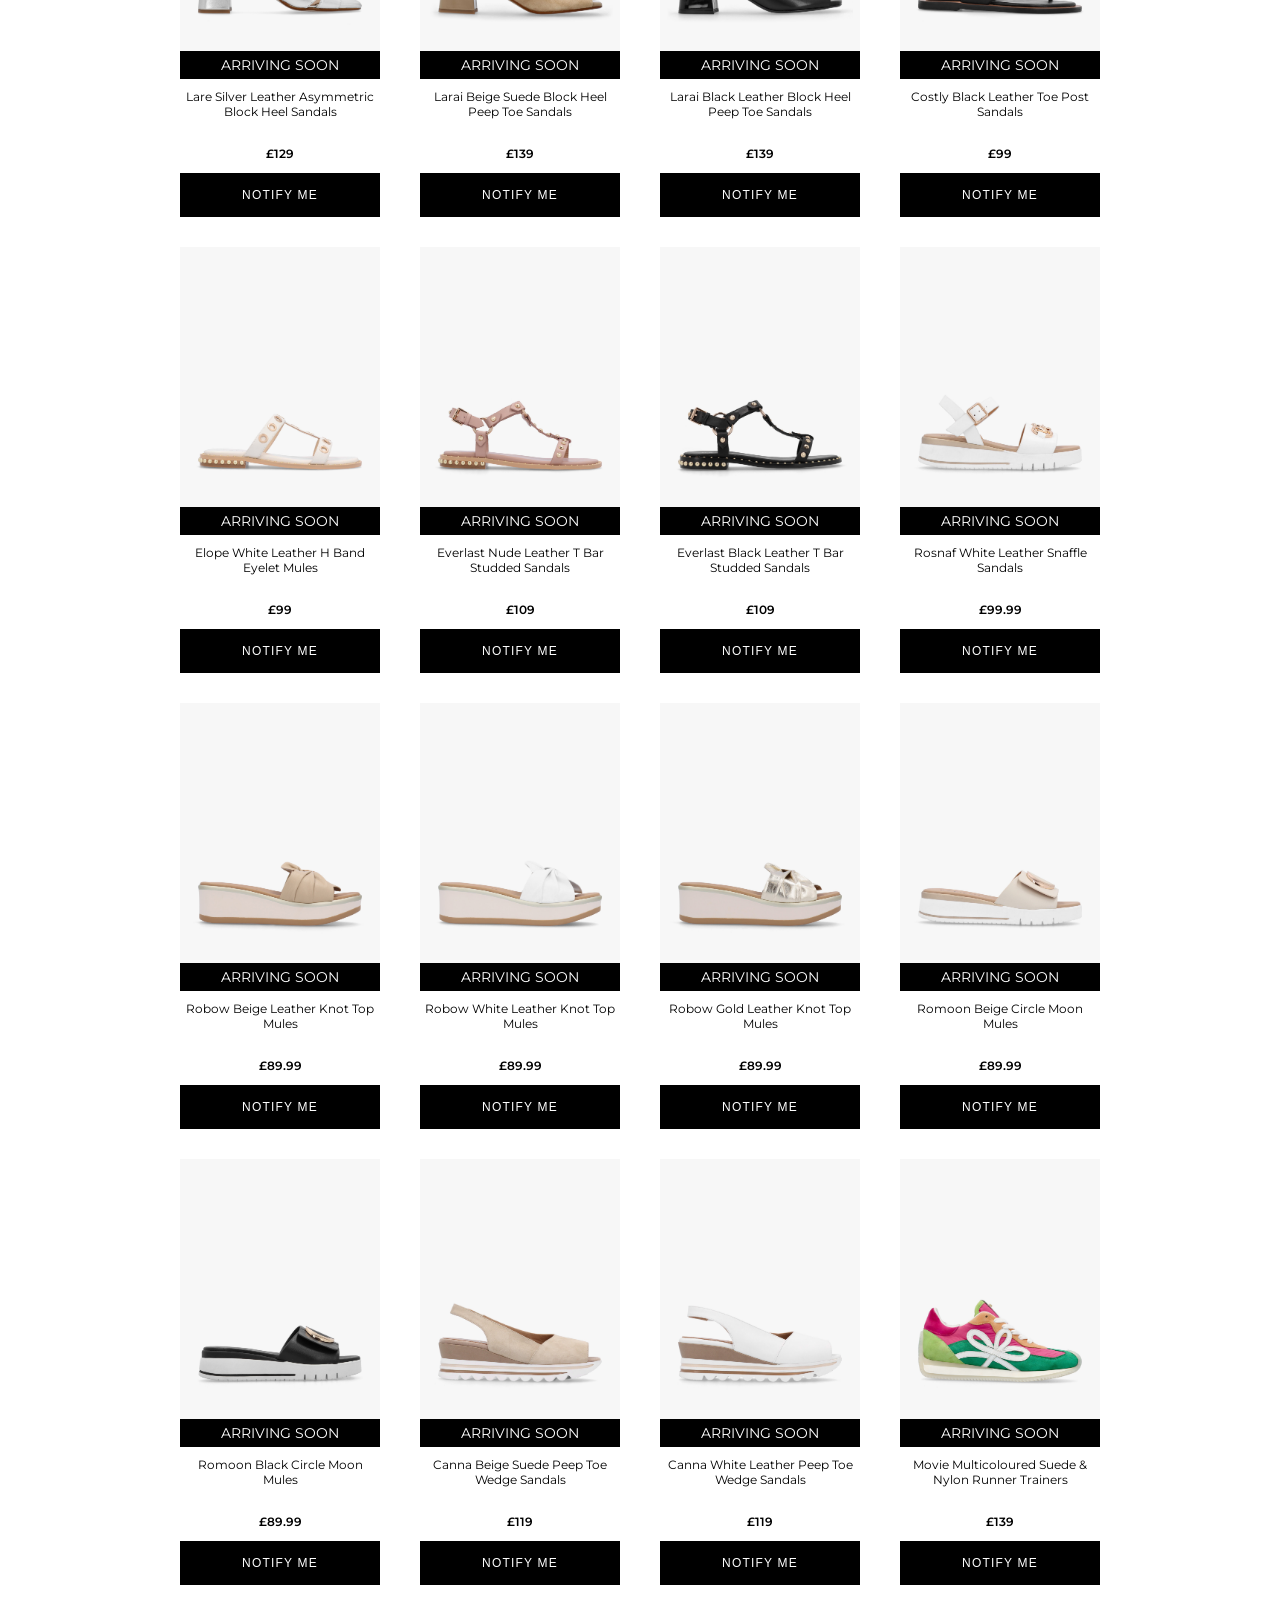
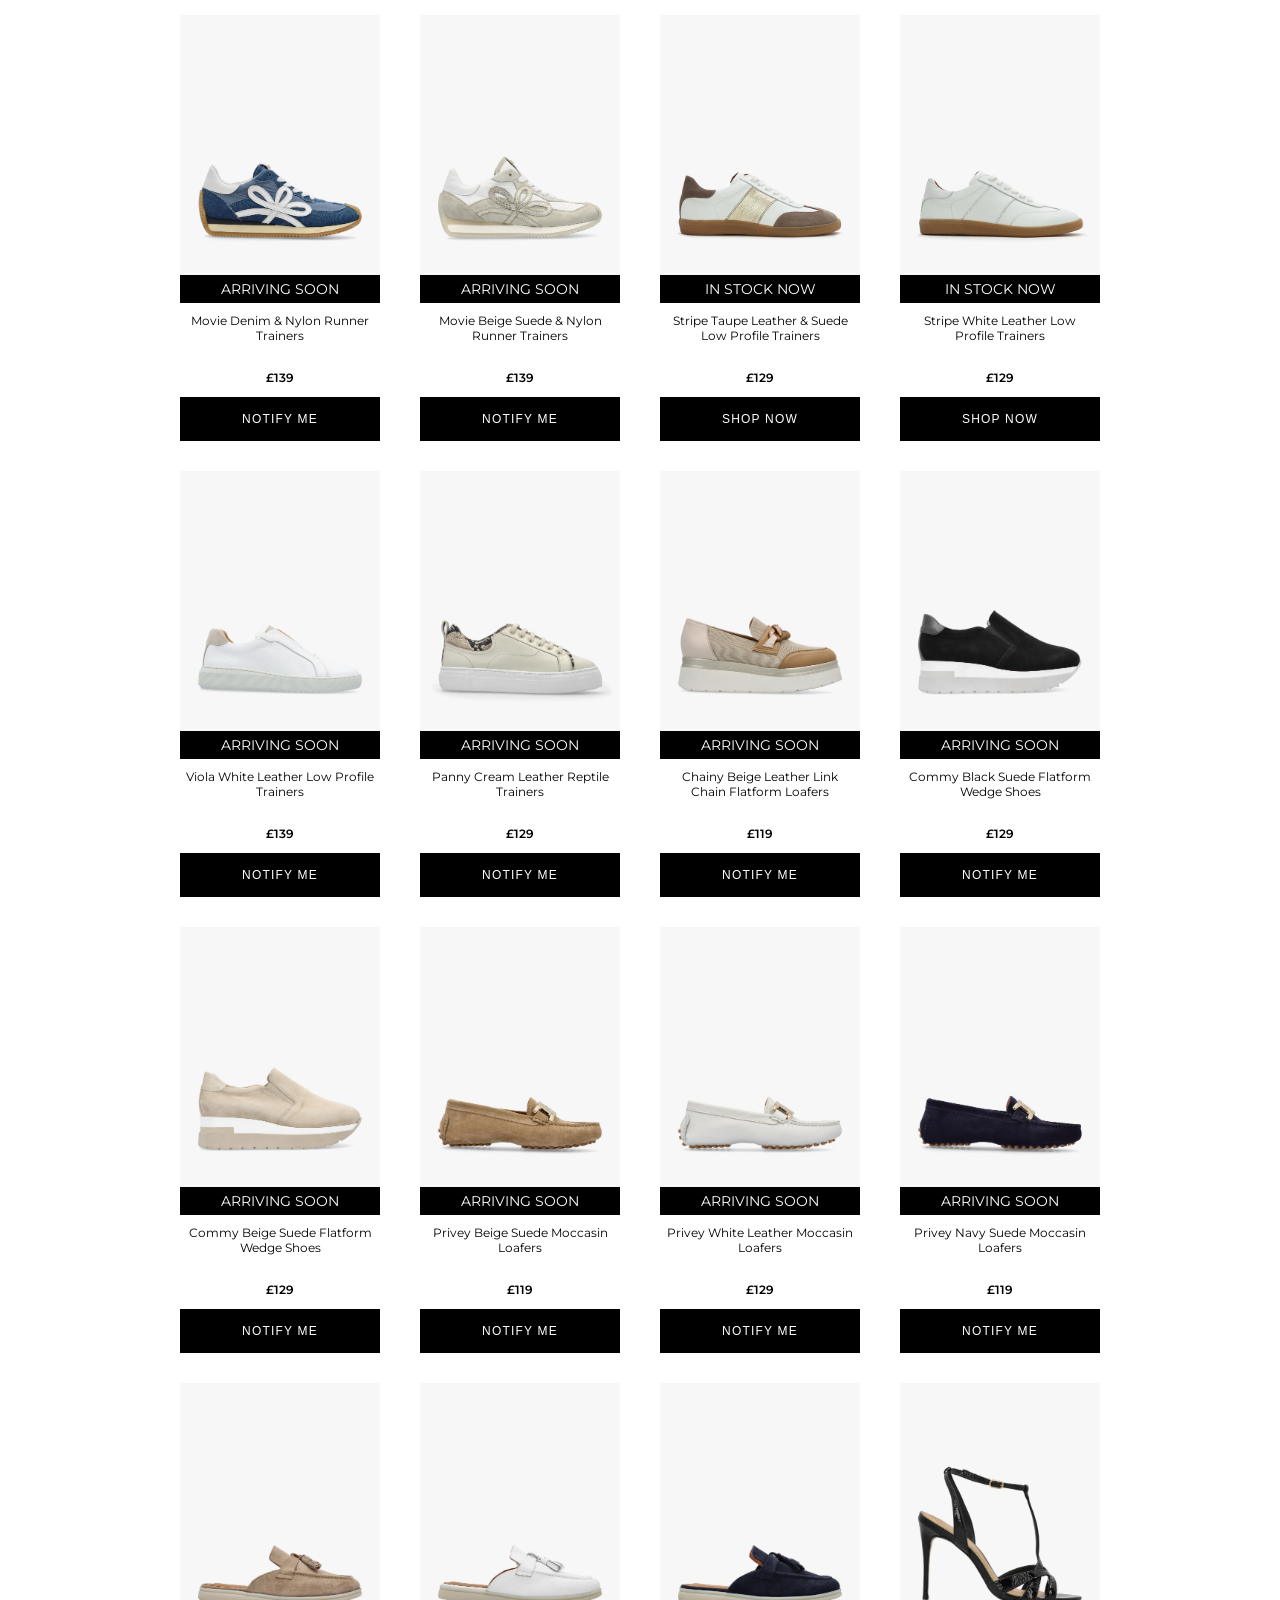
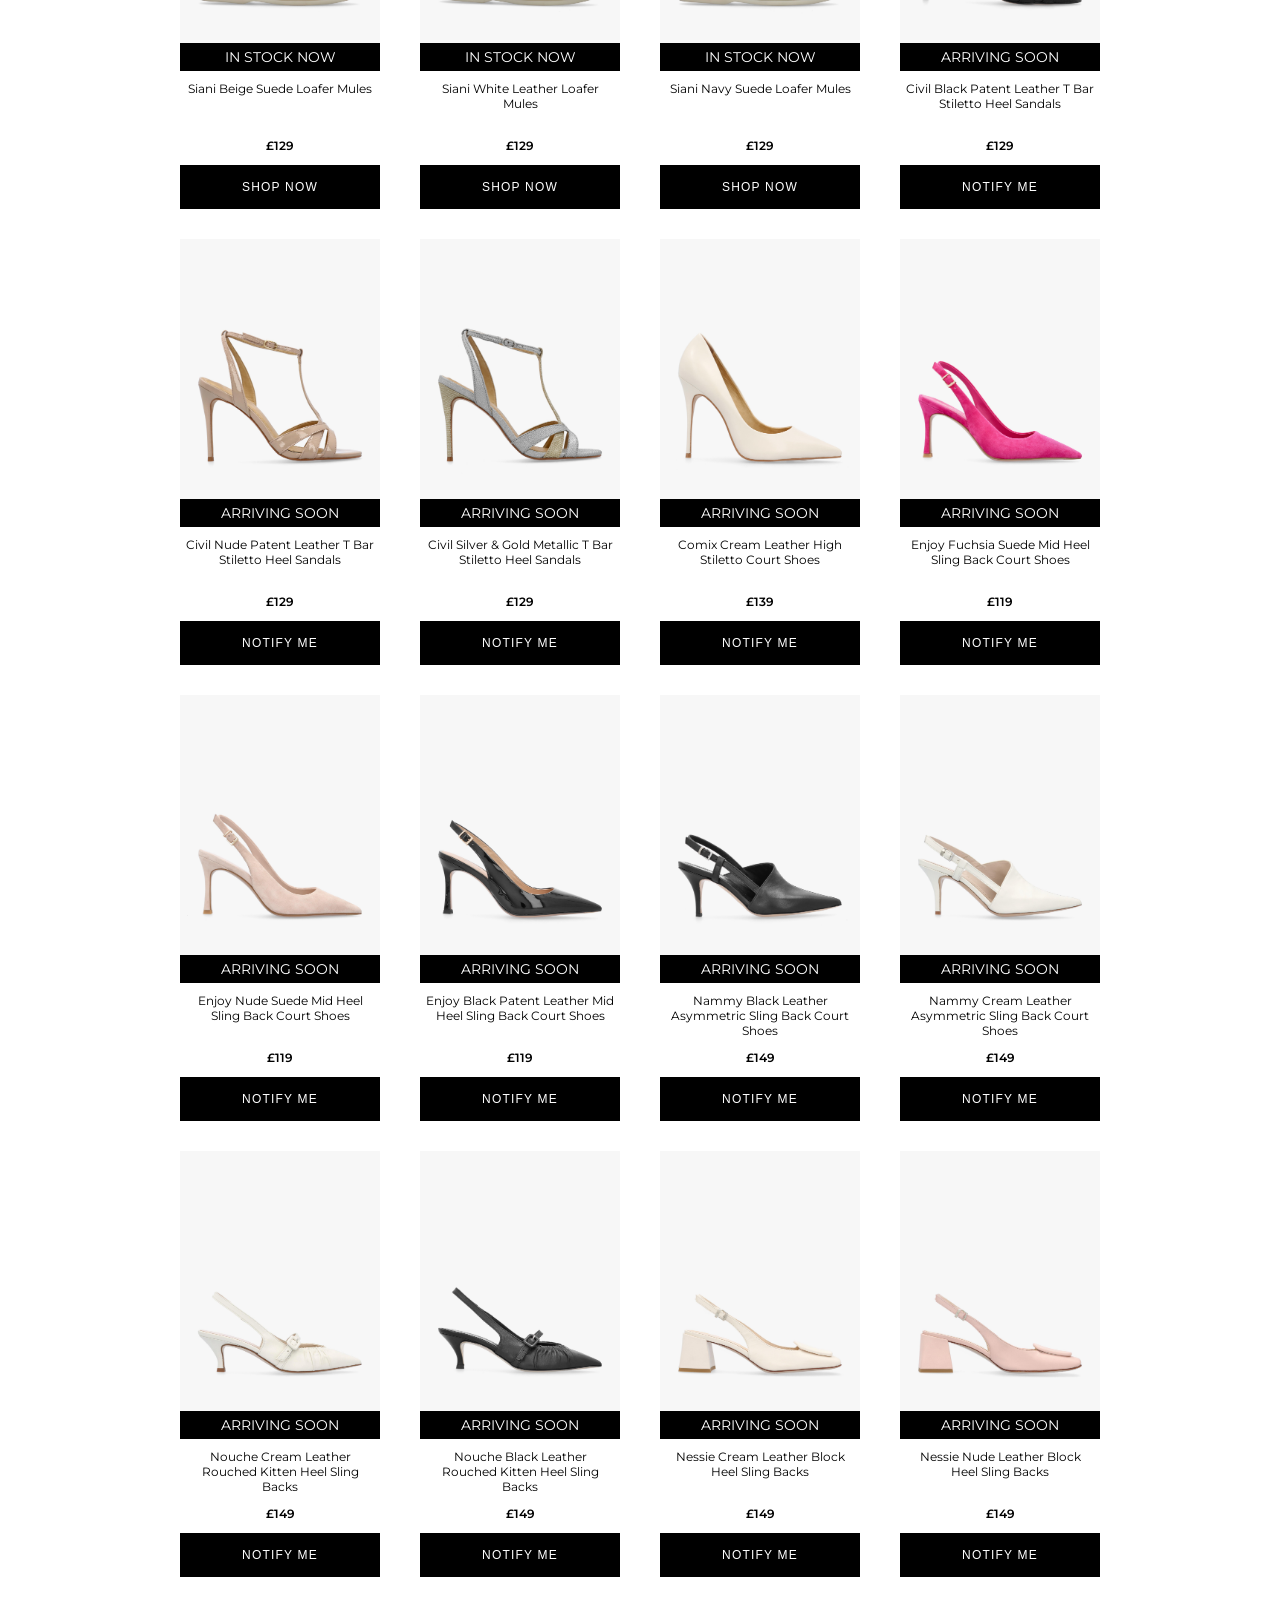
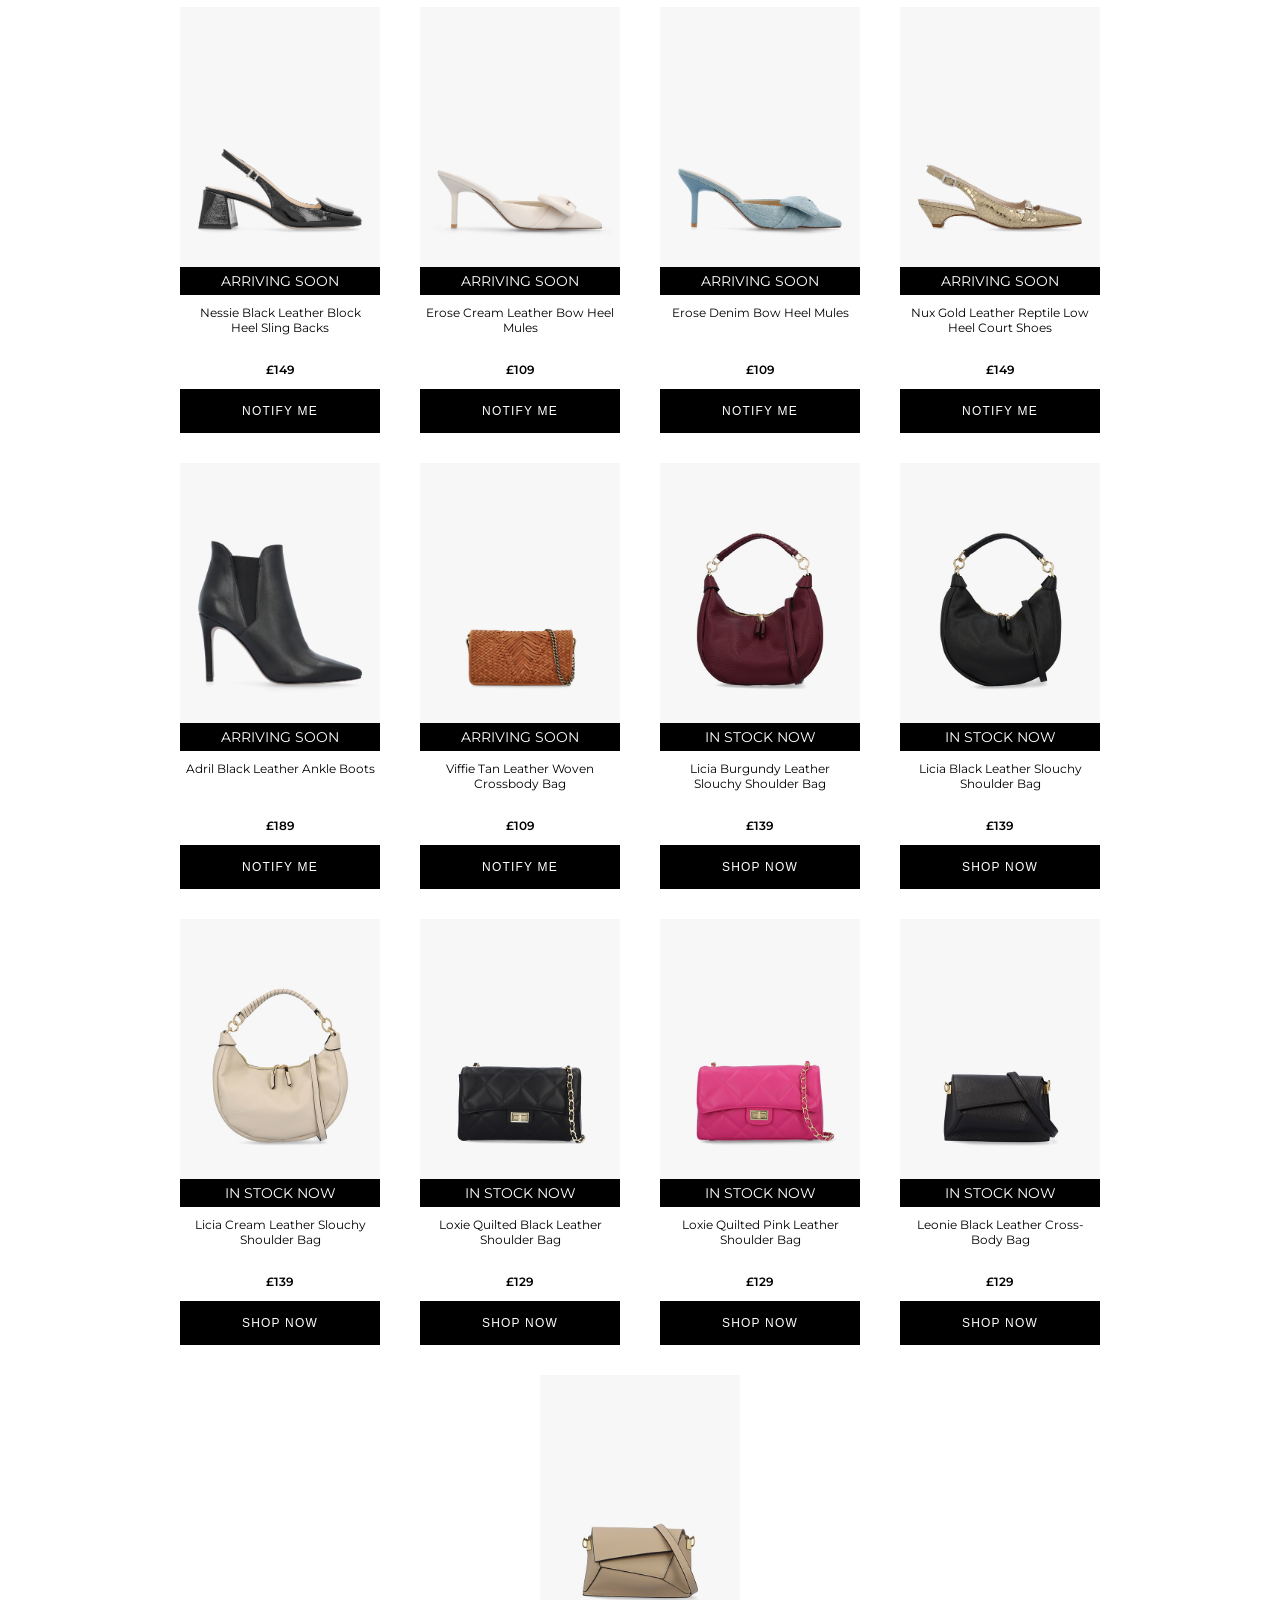
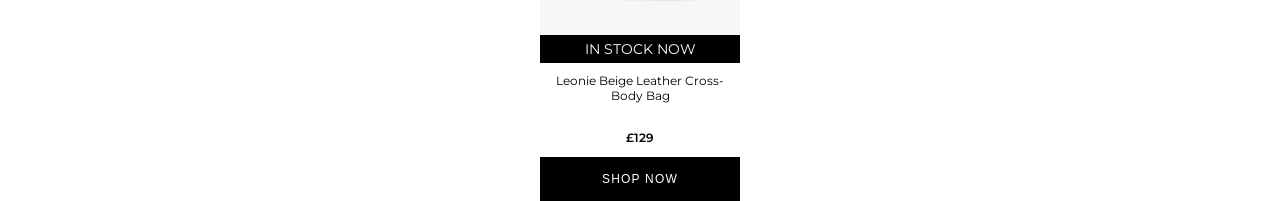
==== commit b35dff13: "add stock styles" ====
--- a/daniel-collection.html
+++ b/daniel-collection.html
@@ -138,13 +138,13 @@
                     <img src="static/images/PITTER_BGL.jpg" alt="Pitter BGL" class="img-style">
                 </div>
                 <div class="arrive">
-					<p class="arrive-p">ARRIVING SOON</p>
+					<p class="arrive-p">IN STOCK NOW</p>
                 </div>
 				<div class="info">
                     <p class="info-desc">Pitter Burgundy Leather Studded Block Heeled Sandals</p>
                     <p class="info-price">£149</p>
                 </div>
-				<button class="button">Notify Me</button></a>
+				<button class="button">Shop Now</button></a>
             </div>
 			<div class="style"><a href="https://www.danielfootwear.com/pitter-beige-reptile-leather-studded-block-heeled-sandals-p153760" target="_blank">
                 <div class ="img-container">
@@ -406,6 +406,32 @@
                 </div>
 				<button class="button">Notify Me</button></a>
             </div>
+			<div class="style"><a href="https://www.danielfootwear.com/stripe-taupe-leather-suede-low-profile-trainers-p153881" target="_blank">
+                <div class ="img-container">
+                    <img src="static/images/STRIPE_BES.jpg" alt="Stripe BES" class="img-style">
+                </div>
+                <div class="arrive">
+					<p class="arrive-p">IN STOCK NOW</p>
+                </div>
+				<div class="info">
+                    <p class="info-desc">Stripe Taupe Leather &amp; Suede Low Profile Trainers</p>
+                    <p class="info-price">£129</p>
+                </div>
+				<button class="button">Shop Now</button></a>
+            </div>
+			<div class="style"><a href="https://www.danielfootwear.com/stripe-white-leather-low-profile-trainers-p153880" target="_blank">
+                <div class ="img-container">
+                    <img src="static/images/STRIPE_WTL.jpg" alt="Stripe WTL" class="img-style">
+                </div>
+                <div class="arrive">
+					<p class="arrive-p">IN STOCK NOW</p>
+                </div>
+				<div class="info">
+                    <p class="info-desc">Stripe White Leather Low Profile Trainers</p>
+                    <p class="info-price">£129</p>
+                </div>
+				<button class="button">Shop Now</button></a>
+            </div>
 			<div class="style"><a href="https://www.danielfootwear.com/viloa-white-leather-low-profile-trainers-p153717" target="_blank">
                 <div class ="img-container">
                     <img src="static/images/VIOLA_WTL.jpg" alt="Viola WTL" class="img-style">
@@ -515,39 +541,39 @@
                     <img src="static/images/SIANI MULE_BES.jpg" alt="Siani Mule BES" class="img-style">
                 </div>
                 <div class="arrive">
-					<p class="arrive-p">ARRIVING SOON</p>
+					<p class="arrive-p">IN STOCK NOW</p>
                 </div>
 				<div class="info">
                     <p class="info-desc">Siani Beige Suede Loafer Mules</p>
                     <p class="info-price">£129</p>
                 </div>
-				<button class="button">Notify Me</button></a>
+				<button class="button">Shop Now</button></a>
             </div>
 			<div class="style"><a href="https://www.danielfootwear.com/siani-white-leather-loafer-mules-p153879" target="_blank">
                 <div class ="img-container">
                     <img src="static/images/SIANI MULE_WTL.jpg" alt="Siani Mule WTL" class="img-style">
                 </div>
                 <div class="arrive">
-					<p class="arrive-p">ARRIVING SOON</p>
+					<p class="arrive-p">IN STOCK NOW</p>
                 </div>
 				<div class="info">
                     <p class="info-desc">Siani White Leather Loafer Mules</p>
                     <p class="info-price">£129</p>
                 </div>
-				<button class="button">Notify Me</button></a>
+				<button class="button">Shop Now</button></a>
             </div>
 			<div class="style"><a href="https://www.danielfootwear.com/siani-navy-suede-loafer-mules-p153878" target="_blank">
                 <div class ="img-container">
                     <img src="static/images/SIANI MULE_NVS.jpg" alt="Siani Mule NVS" class="img-style">
                 </div>
                 <div class="arrive">
-					<p class="arrive-p">ARRIVING SOON</p>
+					<p class="arrive-p">IN STOCK NOW</p>
                 </div>
 				<div class="info">
                     <p class="info-desc">Siani Navy Suede Loafer Mules</p>
                     <p class="info-price">£129</p>
                 </div>
-				<button class="button">Notify Me</button></a>
+				<button class="button">Shop Now</button></a>
             </div>
 			<div class="style"><a href="https://www.danielfootwear.com/civil-black-patent-leather-t-bar-stiletto-heel-sandals-p153660" target="_blank">
                 <div class ="img-container">
@@ -795,6 +821,97 @@
                     <p class="info-price">£109</p>
                 </div>
 				<button class="button">Notify Me</button></a>
+            </div>
+			<div class="style"><a href="https://www.danielfootwear.com/licia-p154290" target="_blank">
+                <div class ="img-container">
+                    <img src="static/images/LICIA_BGL.jpg" alt="Licia BGL" class="img-style">
+                </div>
+                <div class="arrive">
+					<p class="arrive-p">IN STOCK NOW</p>
+                </div>
+				<div class="info">
+                    <p class="info-desc">Licia Burgundy Leather Slouchy Shoulder Bag</p>
+                    <p class="info-price">£139</p>
+                </div>
+				<button class="button">Shop Now</button></a>
+            </div>
+			<div class="style"><a href="https://www.danielfootwear.com/licia-p154288" target="_blank">
+                <div class ="img-container">
+                    <img src="static/images/LICIA_BKL.jpg" alt="Licia BKL" class="img-style">
+                </div>
+                <div class="arrive">
+					<p class="arrive-p">IN STOCK NOW</p>
+                </div>
+				<div class="info">
+                    <p class="info-desc">Licia Black Leather Slouchy Shoulder Bag</p>
+                    <p class="info-price">£139</p>
+                </div>
+				<button class="button">Shop Now</button></a>
+            </div>
+			<div class="style"><a href="https://www.danielfootwear.com/licia-p154289" target="_blank">
+                <div class ="img-container">
+                    <img src="static/images/LICIA_WTL.jpg" alt="Licia WTL" class="img-style">
+                </div>
+                <div class="arrive">
+					<p class="arrive-p">IN STOCK NOW</p>
+                </div>
+				<div class="info">
+                    <p class="info-desc">Licia Cream Leather Slouchy Shoulder Bag</p>
+                    <p class="info-price">£139</p>
+                </div>
+				<button class="button">Shop Now</button></a>
+            </div>
+			<div class="style"><a href="https://www.danielfootwear.com/loxie-p154291" target="_blank">
+                <div class ="img-container">
+                    <img src="static/images/LOXIE_BKL.jpg" alt="Loxie BKL" class="img-style">
+                </div>
+                <div class="arrive">
+					<p class="arrive-p">IN STOCK NOW</p>
+                </div>
+				<div class="info">
+                    <p class="info-desc">Loxie Quilted Black Leather Shoulder Bag</p>
+                    <p class="info-price">£129</p>
+                </div>
+				<button class="button">Shop Now</button></a>
+            </div>
+			<div class="style"><a href="https://www.danielfootwear.com/loxie-p154292" target="_blank">
+                <div class ="img-container">
+                    <img src="static/images/LOXIE_PKL.jpg" alt="Loxie PKL" class="img-style">
+                </div>
+                <div class="arrive">
+					<p class="arrive-p">IN STOCK NOW</p>
+                </div>
+				<div class="info">
+                    <p class="info-desc">Loxie Quilted Pink Leather Shoulder Bag</p>
+                    <p class="info-price">£129</p>
+                </div>
+				<button class="button">Shop Now</button></a>
+            </div>
+			<div class="style"><a href="https://www.danielfootwear.com/leonie-p153946" target="_blank">
+                <div class ="img-container">
+                    <img src="static/images/LEONIE_BKP.jpg" alt="Leonie BKP" class="img-style">
+                </div>
+                <div class="arrive">
+					<p class="arrive-p">IN STOCK NOW</p>
+                </div>
+				<div class="info">
+                    <p class="info-desc">Leonie Black Leather Cross-Body Bag</p>
+                    <p class="info-price">£129</p>
+                </div>
+				<button class="button">Shop Now</button></a>
+            </div>
+			<div class="style"><a href="https://www.danielfootwear.com/leonie-p153947" target="_blank">
+                <div class ="img-container">
+                    <img src="static/images/LEONIE_BEP.jpg" alt="Leonie BEP" class="img-style">
+                </div>
+                <div class="arrive">
+					<p class="arrive-p">IN STOCK NOW</p>
+                </div>
+				<div class="info">
+                    <p class="info-desc">Leonie Beige Leather Cross-Body Bag</p>
+                    <p class="info-price">£129</p>
+                </div>
+				<button class="button">Shop Now</button></a>
             </div>
                 
 		</div>
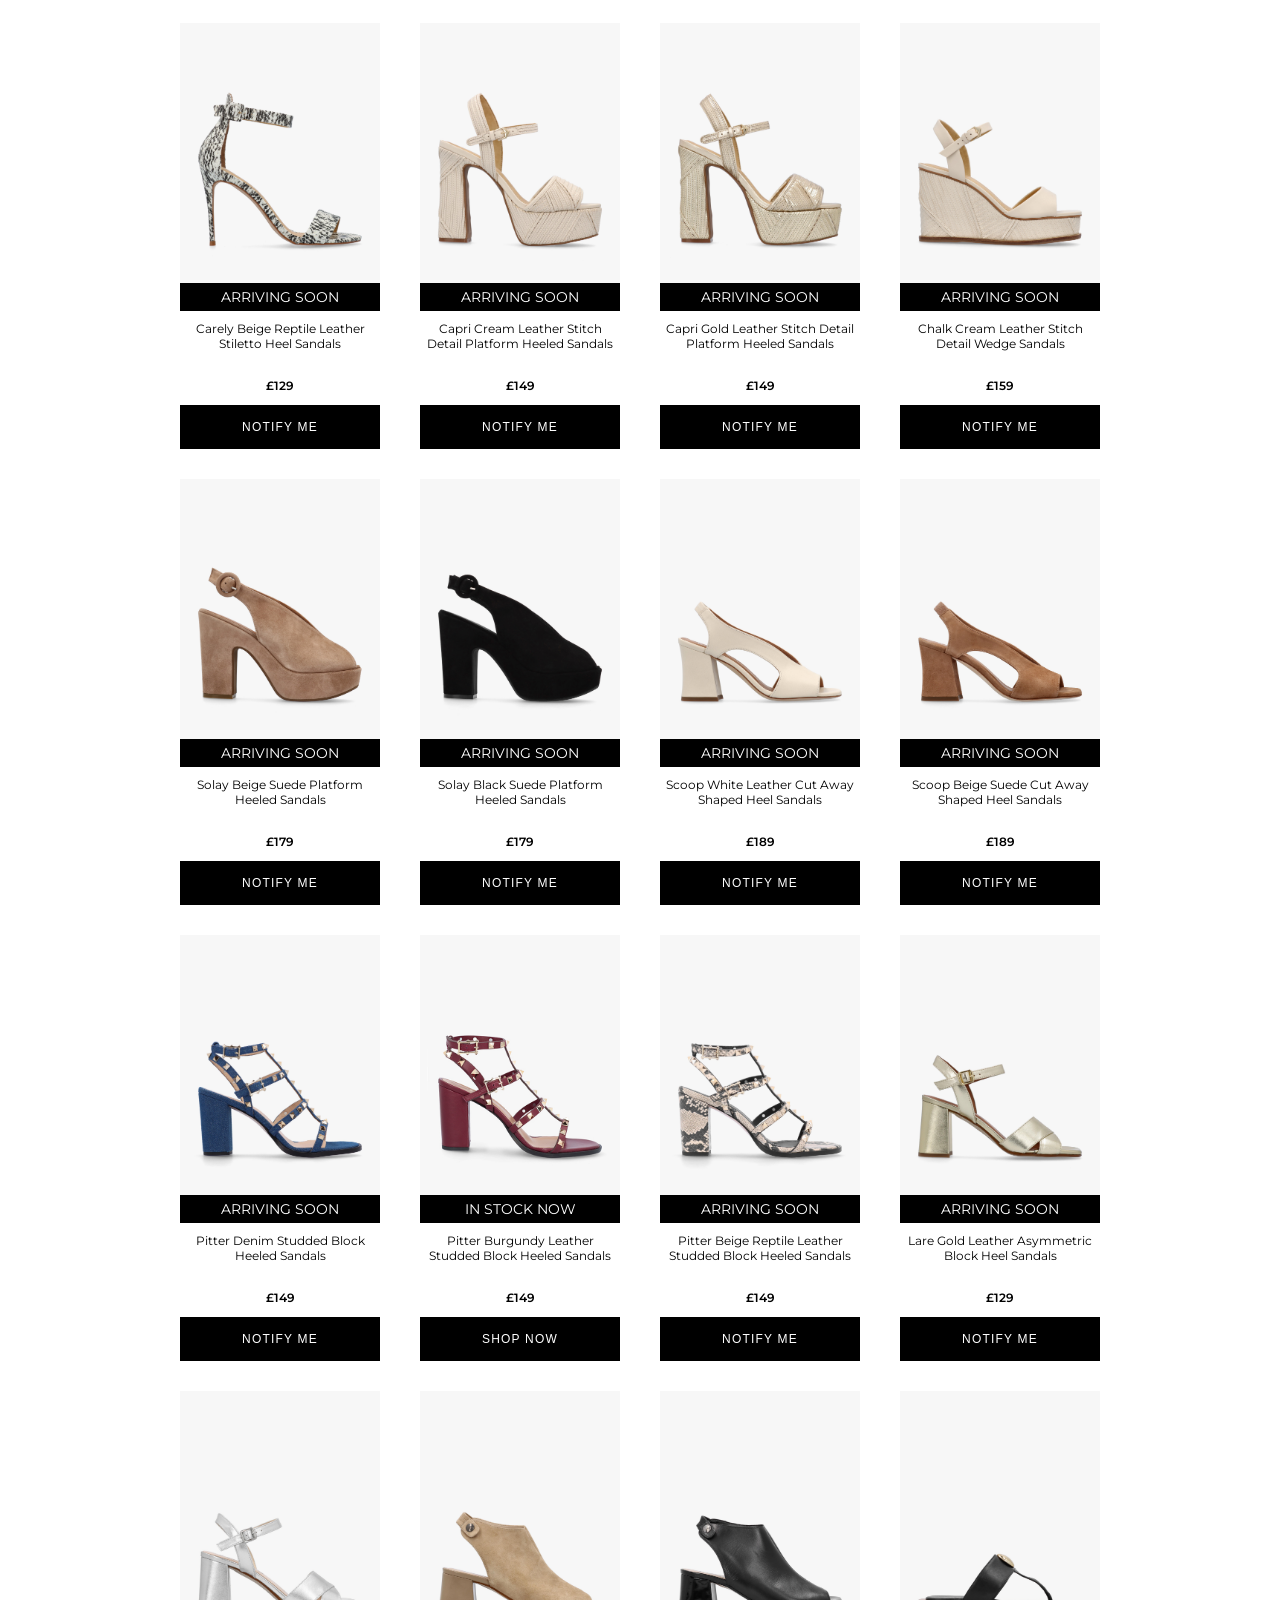
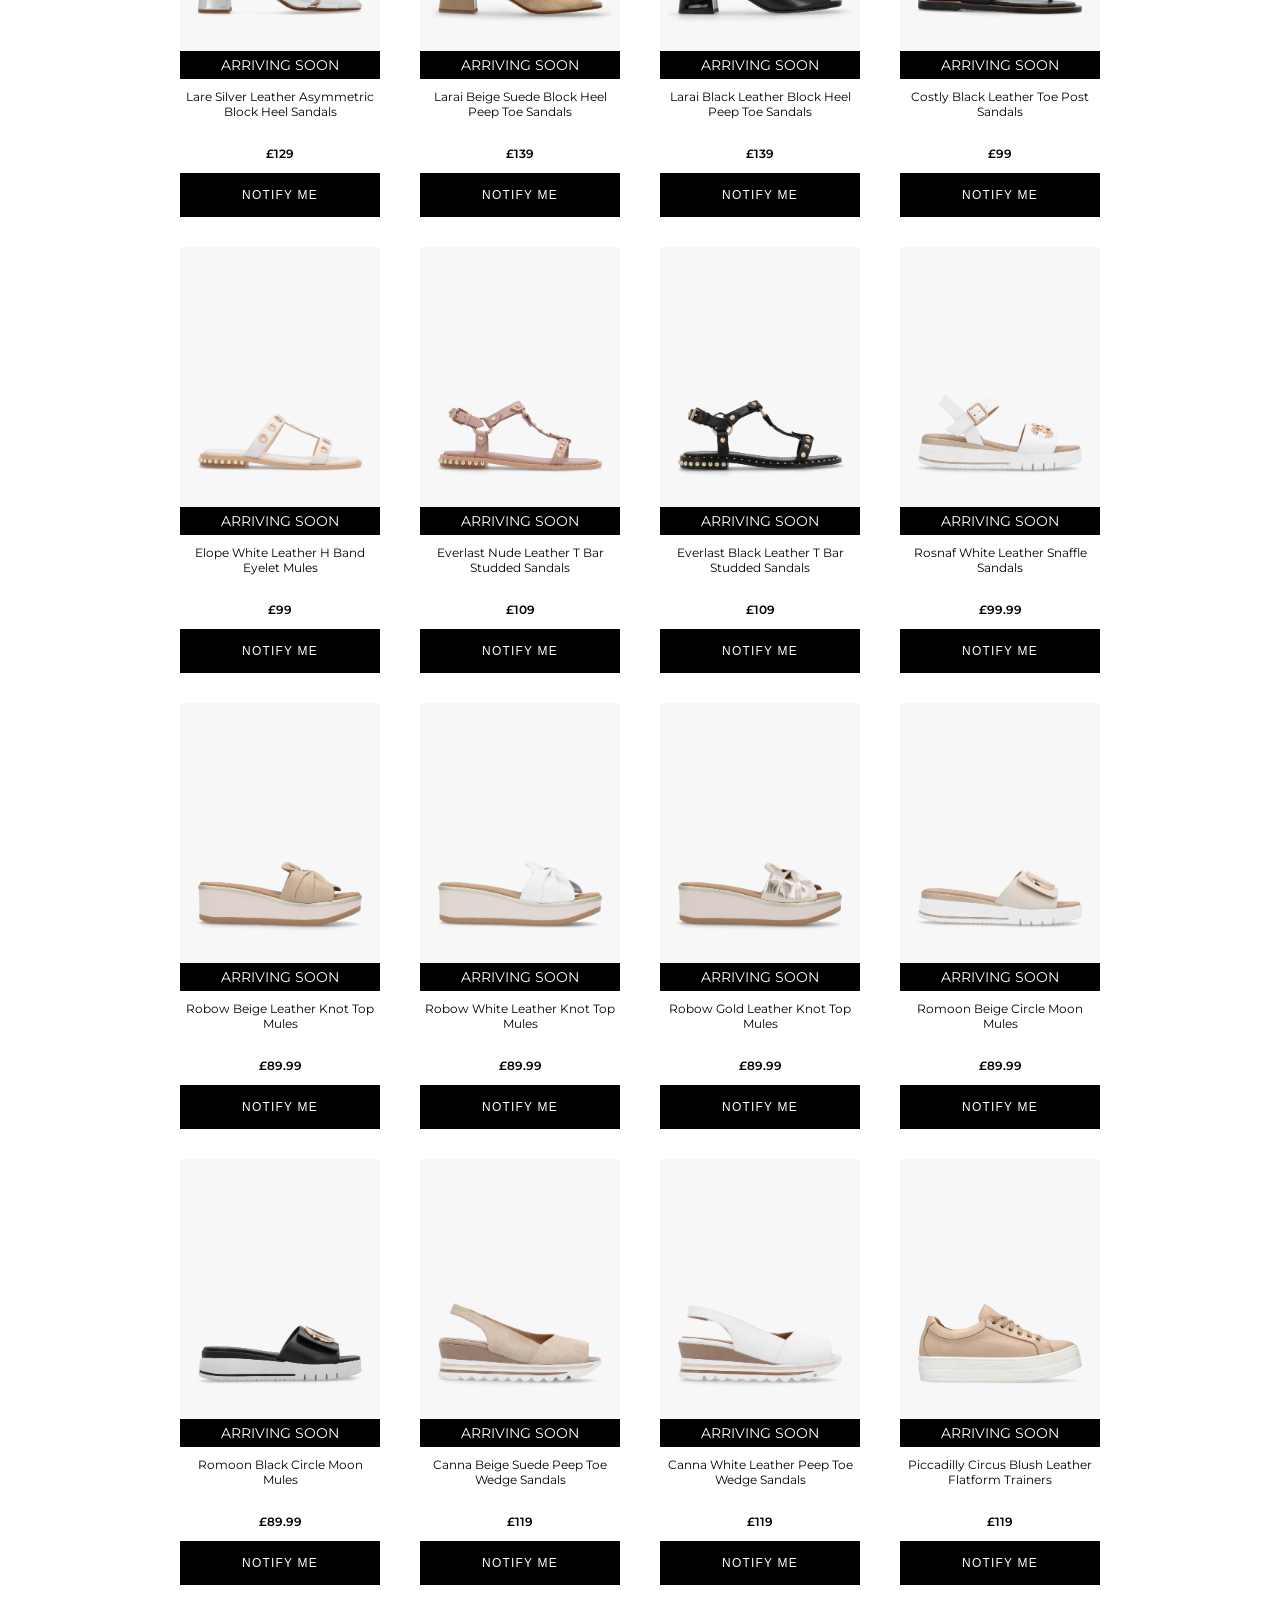
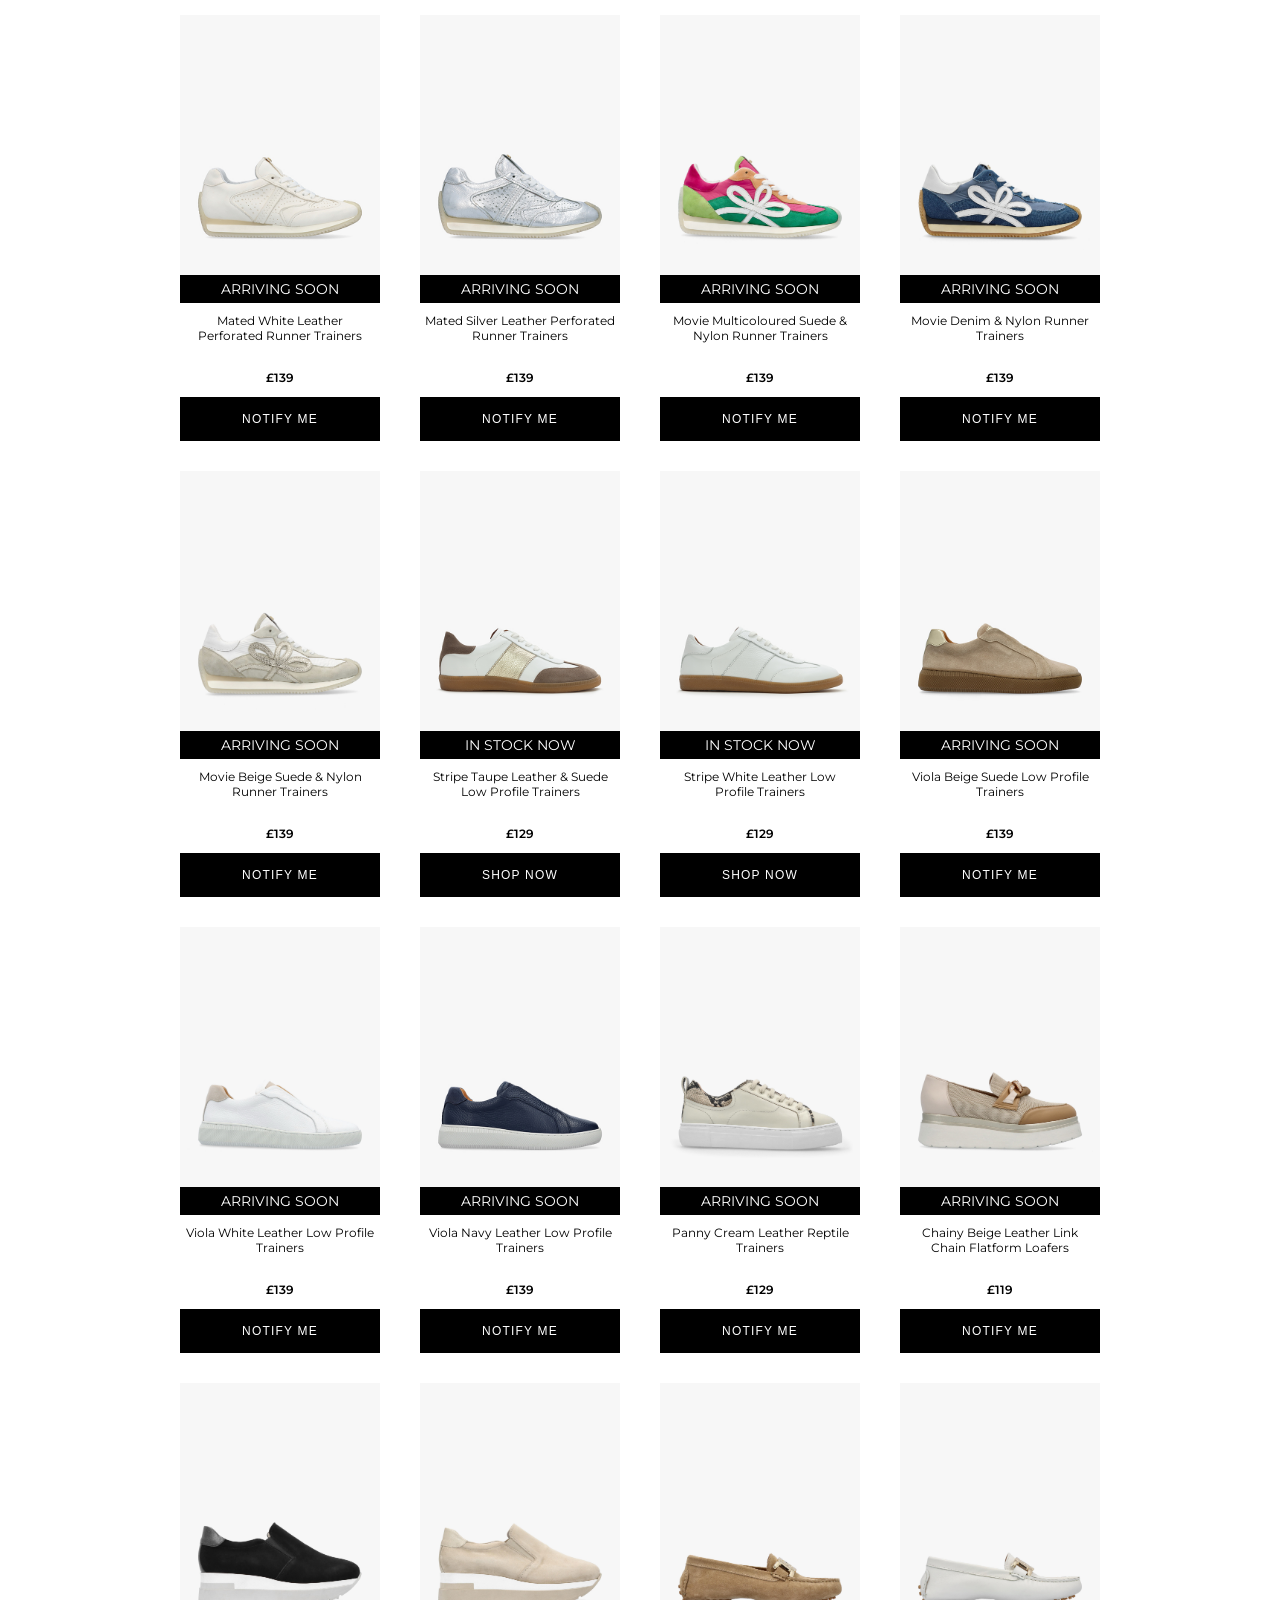
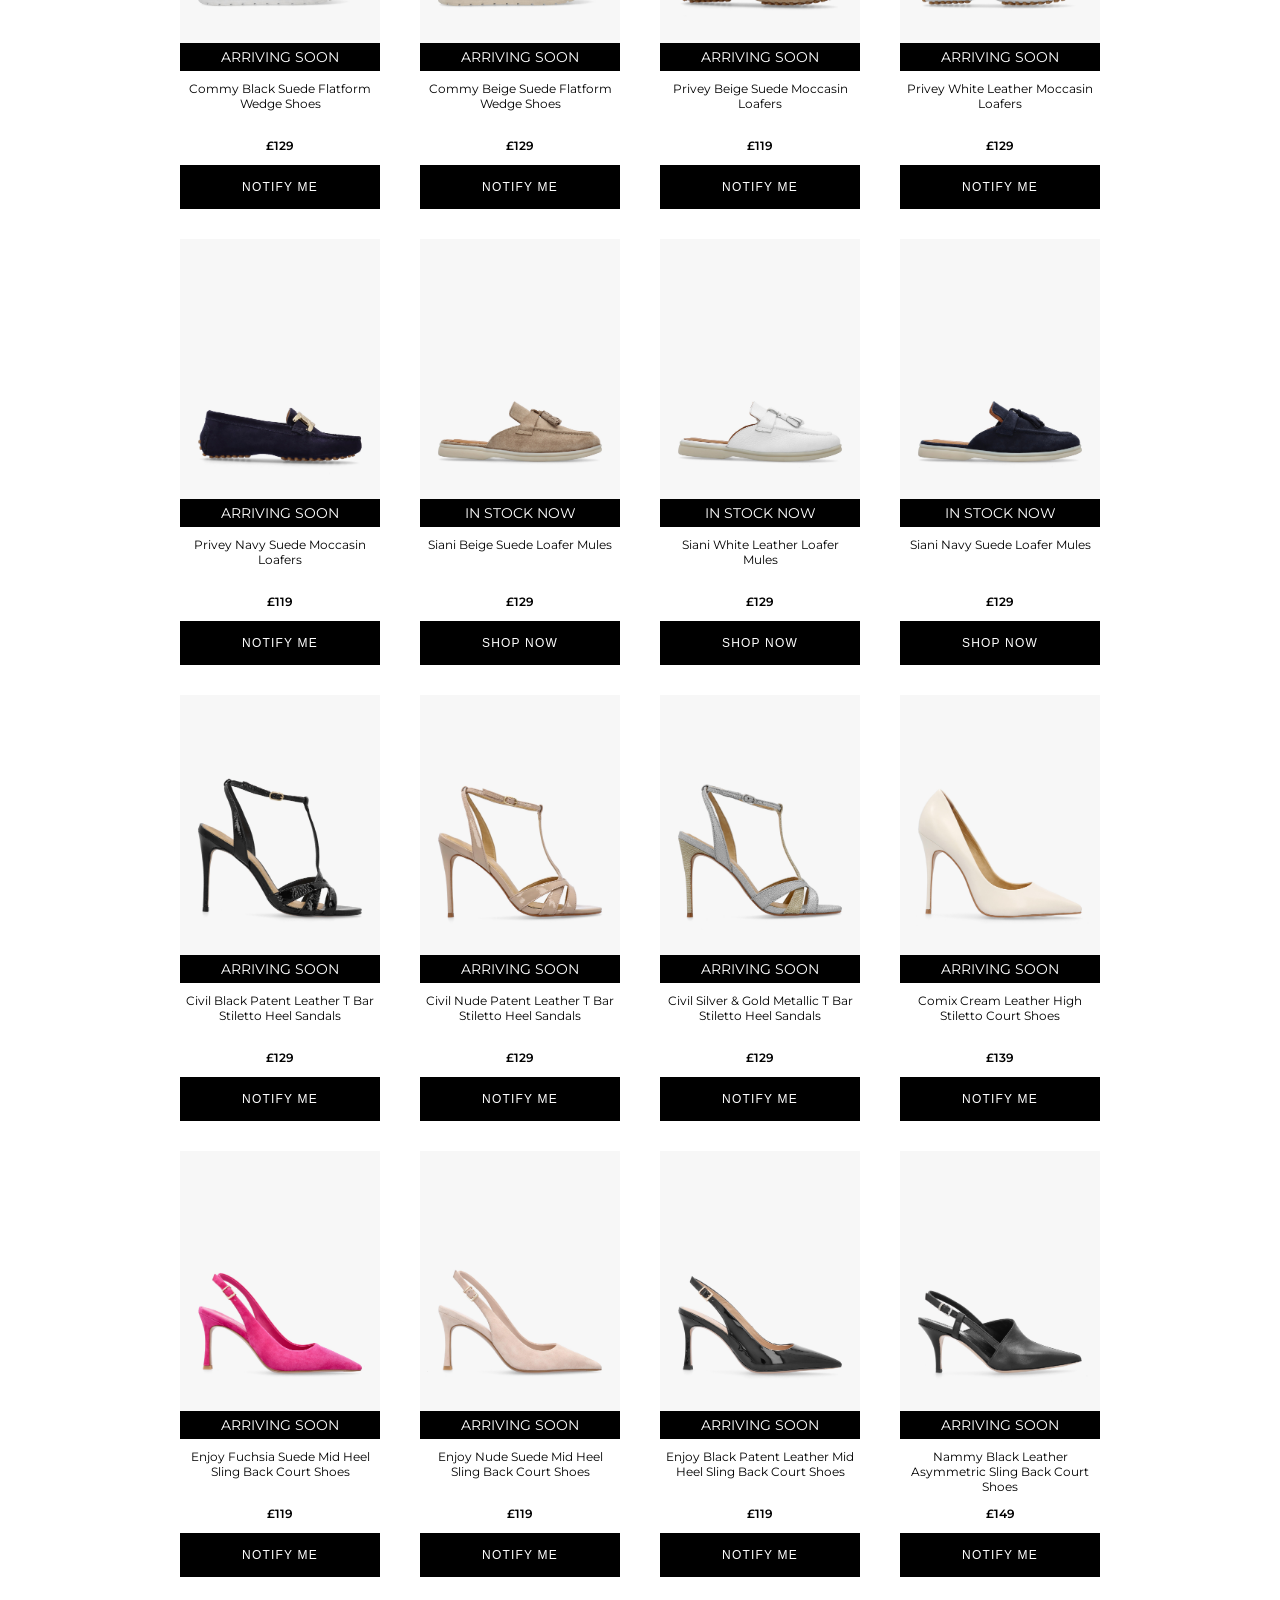
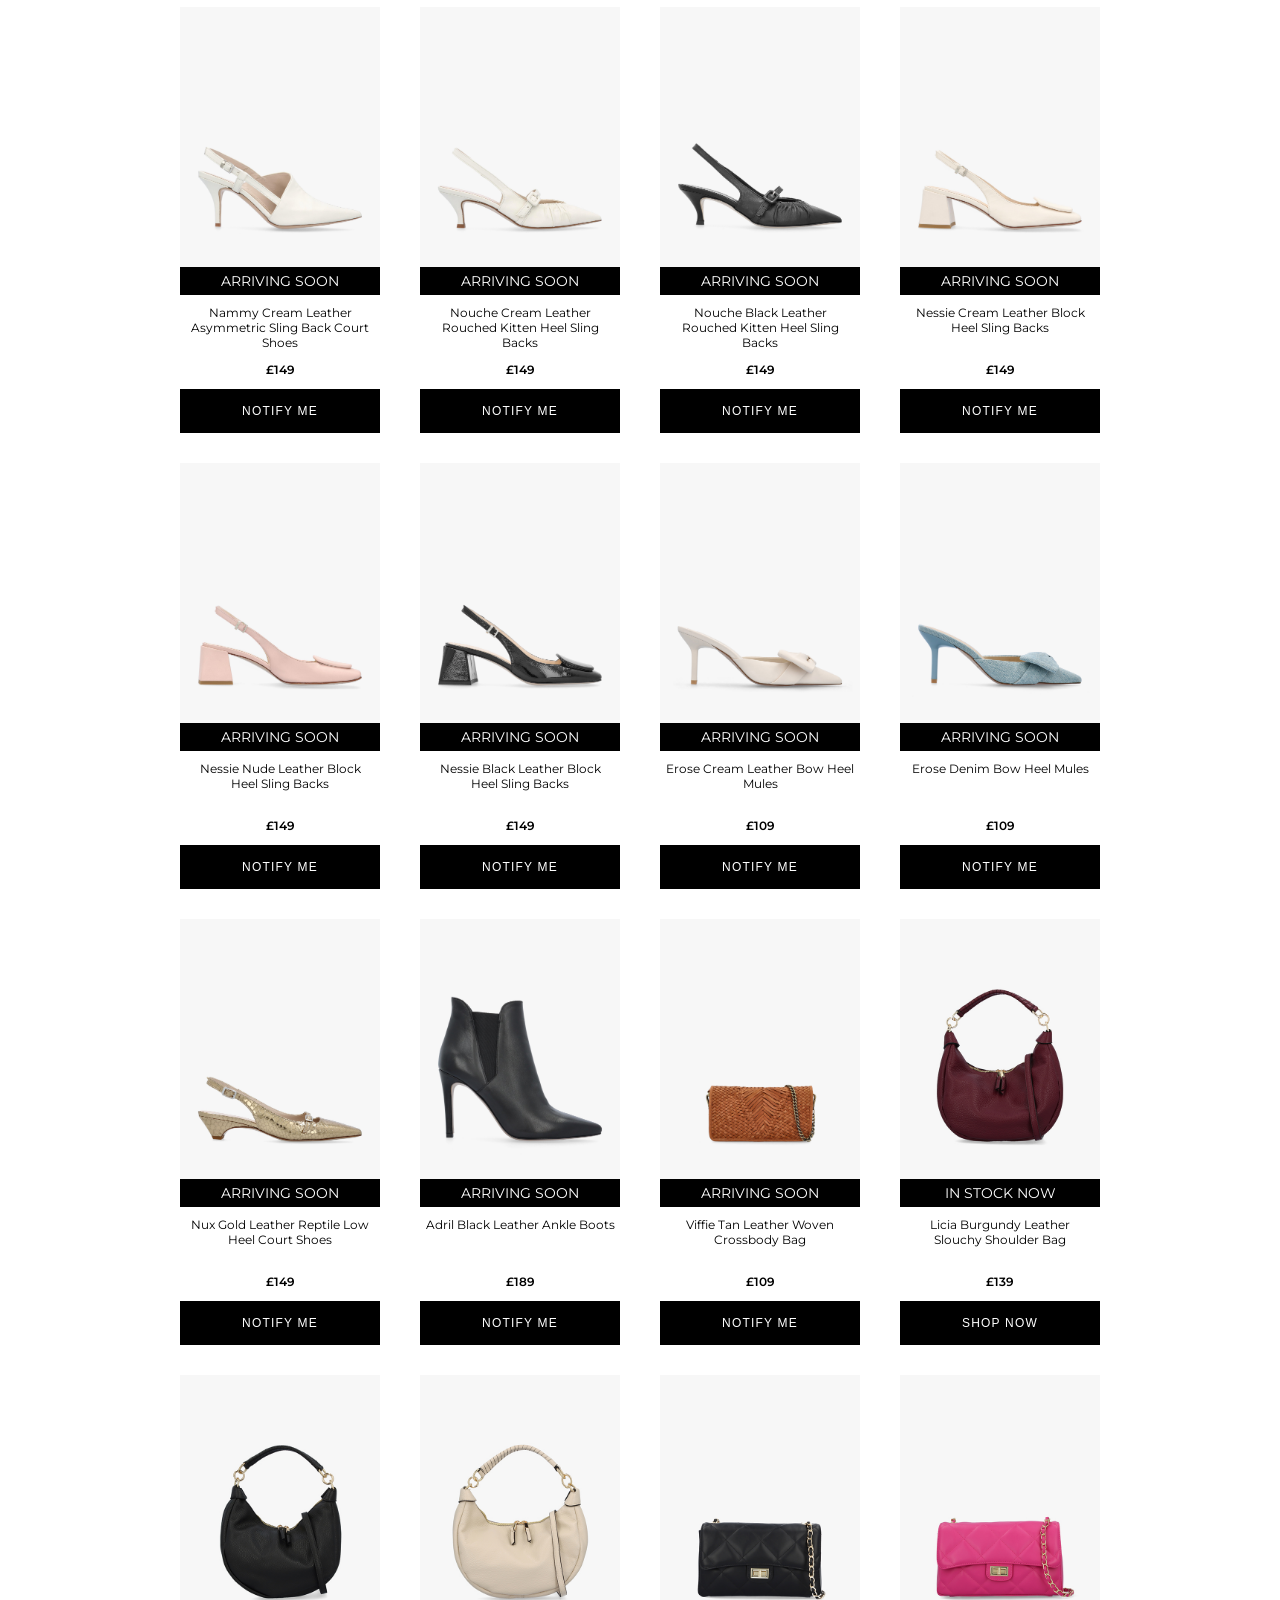
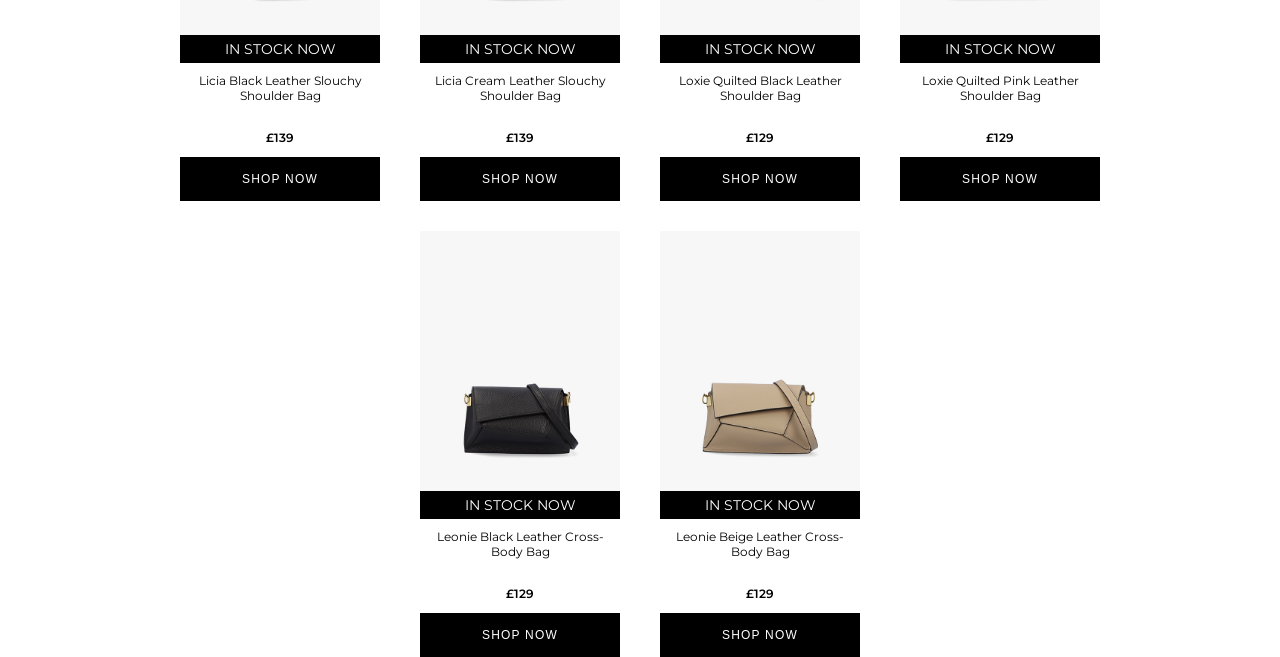
==== commit 2102057e: "add styles" ====
--- a/daniel-collection.html
+++ b/daniel-collection.html
@@ -367,6 +367,45 @@
                 </div>
 				<button class="button">Notify Me</button></a>
             </div>
+			<div class="style"><a href="https://www.danielfootwear.com/piccadilly-circus-blush-leather-flatform-trainers-p153910" target="_blank">
+                <div class ="img-container">
+                    <img src="static/images/PICCADILLY CIRCUS_NDL.jpg" alt="Piccadilly Circus NDL" class="img-style">
+                </div>
+                <div class="arrive">
+					<p class="arrive-p">ARRIVING SOON</p>
+                </div>
+				<div class="info">
+                    <p class="info-desc">Piccadilly Circus Blush Leather Flatform Trainers</p>
+                    <p class="info-price">£119</p>
+                </div>
+				<button class="button">Notify Me</button></a>
+            </div>
+			<div class="style"><a href="https://www.danielfootwear.com/mated-white-leather-perforated-runner-trainers-p153781" target="_blank">
+                <div class ="img-container">
+                    <img src="static/images/MATED_WTL.jpg" alt="Mated WTL" class="img-style">
+                </div>
+                <div class="arrive">
+					<p class="arrive-p">ARRIVING SOON</p>
+                </div>
+				<div class="info">
+                    <p class="info-desc">Mated White Leather Perforated Runner Trainers</p>
+                    <p class="info-price">£139</p>
+                </div>
+				<button class="button">Notify Me</button></a>
+            </div>
+			<div class="style"><a href="https://www.danielfootwear.com/mated-silver-leather-perforated-runner-trainers-p153782" target="_blank">
+                <div class ="img-container">
+                    <img src="static/images/MATED_SLL.jpg" alt="Mated SLL" class="img-style">
+                </div>
+                <div class="arrive">
+					<p class="arrive-p">ARRIVING SOON</p>
+                </div>
+				<div class="info">
+                    <p class="info-desc">Mated Silver Leather Perforated Runner Trainers</p>
+                    <p class="info-price">£139</p>
+                </div>
+				<button class="button">Notify Me</button></a>
+            </div>
 			<div class="style"><a href="https://www.danielfootwear.com/movie-multicoloured-suede-nylon-runner-trainers-p153773" target="_blank">
                 <div class ="img-container">
                     <img src="static/images/MOVIE_MUS.jpg" alt="Movie MUS" class="img-style">
@@ -432,6 +471,19 @@
                 </div>
 				<button class="button">Shop Now</button></a>
             </div>
+			<div class="style"><a href="https://www.danielfootwear.com/viola-beige-suede-low-profile-trainers-p153718" target="_blank">
+                <div class ="img-container">
+                    <img src="static/images/VIOLA_BES.jpg" alt="Viola BES" class="img-style">
+                </div>
+                <div class="arrive">
+					<p class="arrive-p">ARRIVING SOON</p>
+                </div>
+				<div class="info">
+                    <p class="info-desc">Viola Beige Suede Low Profile Trainers</p>
+                    <p class="info-price">£139</p>
+                </div>
+				<button class="button">Notify Me</button></a>
+            </div>
 			<div class="style"><a href="https://www.danielfootwear.com/viloa-white-leather-low-profile-trainers-p153717" target="_blank">
                 <div class ="img-container">
                     <img src="static/images/VIOLA_WTL.jpg" alt="Viola WTL" class="img-style">
@@ -441,6 +493,19 @@
                 </div>
 				<div class="info">
                     <p class="info-desc">Viola White Leather Low Profile Trainers</p>
+                    <p class="info-price">£139</p>
+                </div>
+				<button class="button">Notify Me</button></a>
+            </div>
+			<div class="style"><a href="https://www.danielfootwear.com/viloa-navy-tumbled-leather-low-profile-trainers-p153719" target="_blank">
+                <div class ="img-container">
+                    <img src="static/images/VIOLA_NVL.jpg" alt="Viola NVL" class="img-style">
+                </div>
+                <div class="arrive">
+					<p class="arrive-p">ARRIVING SOON</p>
+                </div>
+				<div class="info">
+                    <p class="info-desc">Viola Navy Leather Low Profile Trainers</p>
                     <p class="info-price">£139</p>
                 </div>
 				<button class="button">Notify Me</button></a>
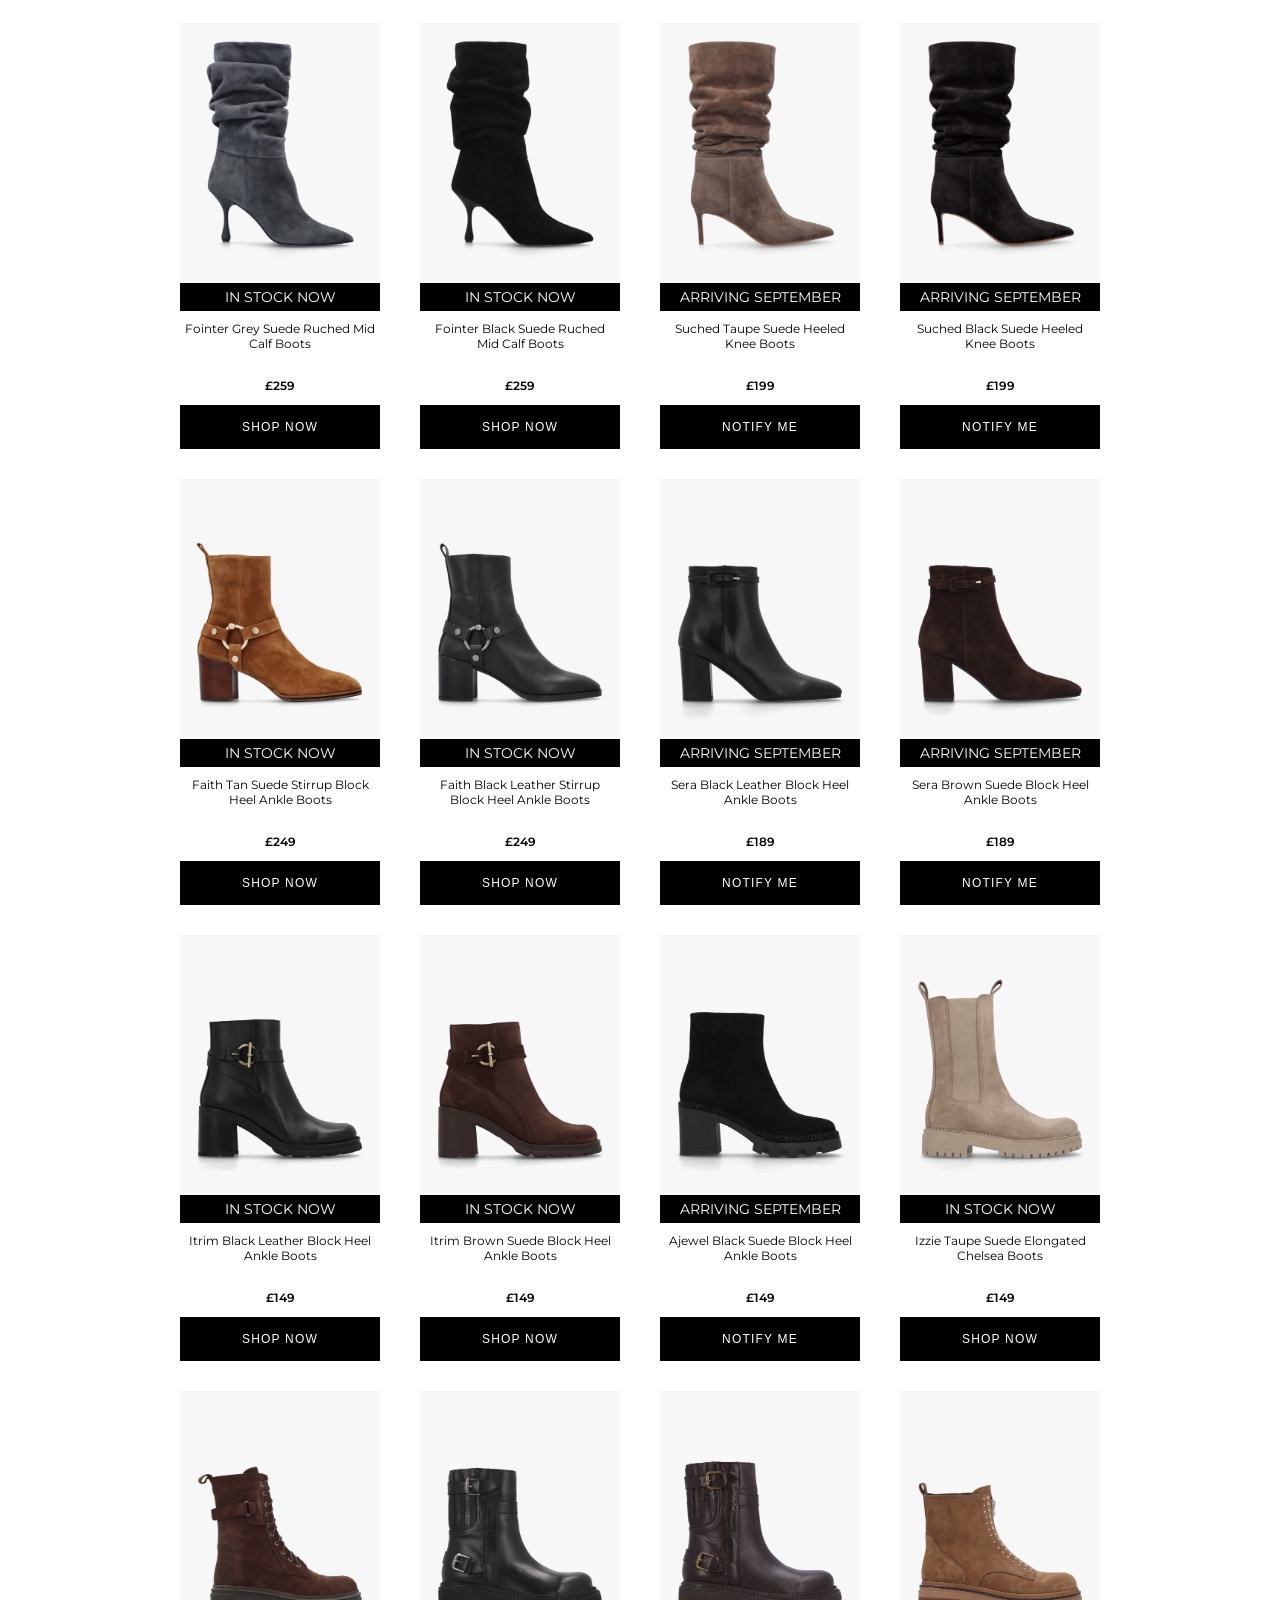
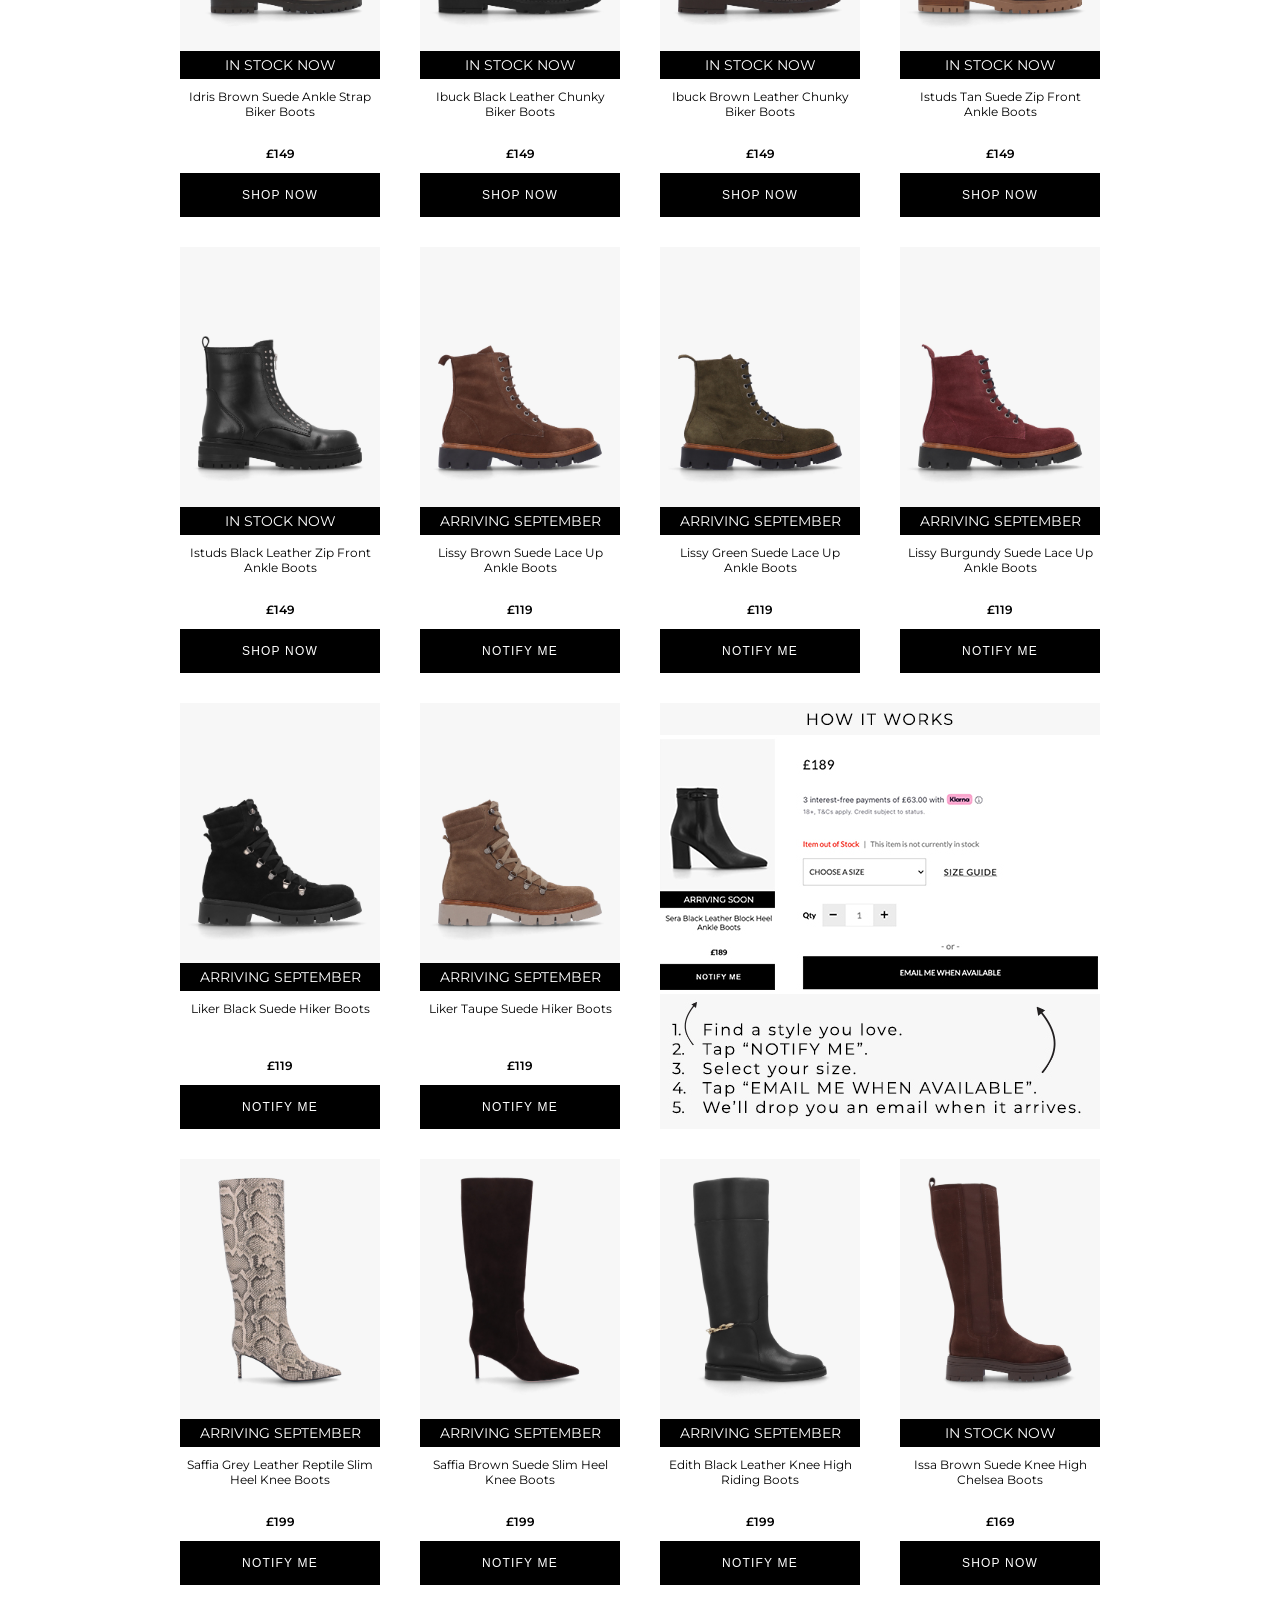
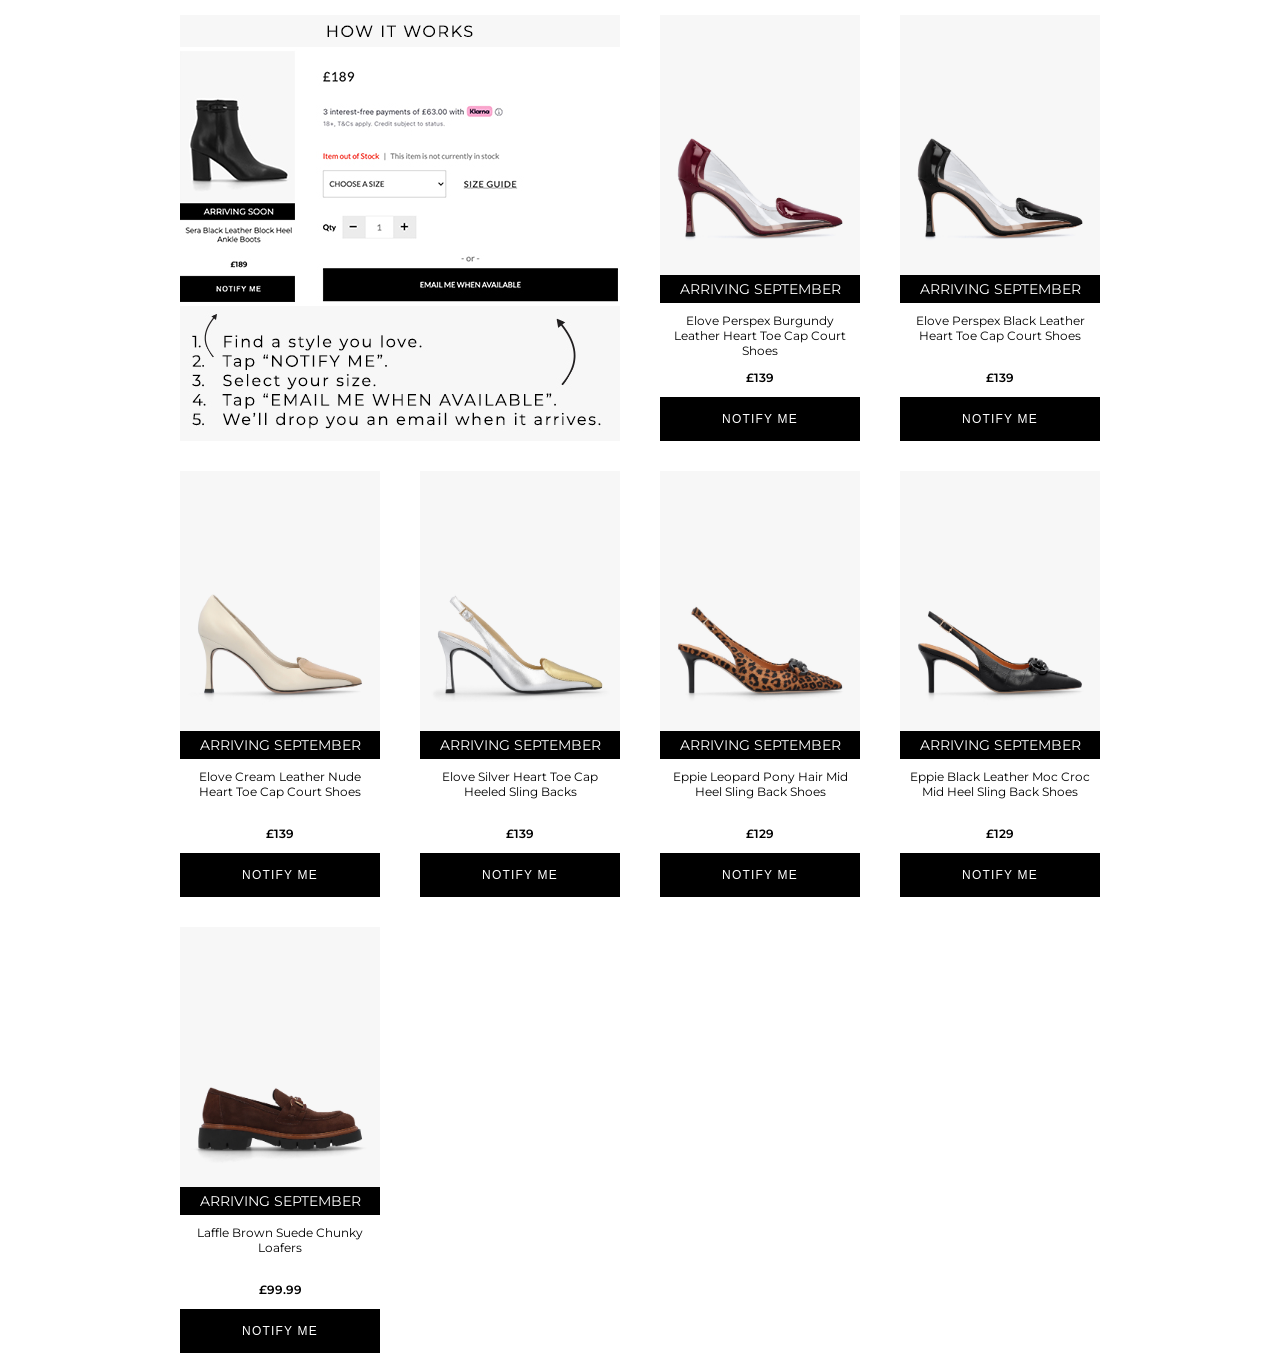
==== commit b555c8ba: "AW25 styles" ====
--- a/daniel-collection.html
+++ b/daniel-collection.html
@@ -15,968 +15,537 @@
     </header>
 	<main>
 		<div class="style-container" id="full-screen-me">
-			
-			<div class="style"><a href="https://www.danielfootwear.com/carely-beige-reptile-leather-stiletto-heel-sandals-p153653" target="_blank">
-                <div class ="img-container">
-                    <img src="static/images/CARELY_BER.jpg" alt="Carely BER" class="img-style">
+
+			<div class="style"><a href="https://www.danielfootwear.com/fointer-p155526" target="_blank">
+                <div class ="img-container">
+                    <img src="static/images/FOINTER_GRS.jpg" alt="Fointer GRS" class="img-style">
+                </div>
+                <div class="arrive">
+					<p class="arrive-p">IN STOCK NOW</p>
+                </div>
+				<div class="info">
+                    <p class="info-desc">Fointer Grey Suede Ruched Mid Calf Boots</p>
+                    <p class="info-price">£259</p>
+                </div>
+				<button class="button">Shop Now</button></a>
+            </div>
+			
+            <div class="style"><a href="https://www.danielfootwear.com/fointer-p155525" target="_blank">
+                <div class ="img-container">
+                    <img src="static/images/FOINTER_BKS.jpg" alt="Fointer BKS" class="img-style">
+                </div>
+                <div class="arrive">
+					<p class="arrive-p">IN STOCK NOW</p>
+                </div>
+				<div class="info">
+                    <p class="info-desc">Fointer Black Suede Ruched Mid Calf Boots</p>
+                    <p class="info-price">£259</p>
+                </div>
+				<button class="button">Shop Now</button></a>
+            </div>
+			
+            <div class="style"><a href="https://www.danielfootwear.com/suched-taupe-suede-heeled-knee-boots-p155578" target="_blank">
+                <div class ="img-container">
+                    <img src="static/images/SUCHED_TPS.jpg" alt="Suched TPS" class="img-style">
+                </div>
+                <div class="arrive">
+					<p class="arrive-p">ARRIVING SEPTEMBER</p>
+                </div>
+				<div class="info">
+                    <p class="info-desc">Suched Taupe Suede Heeled Knee Boots</p>
+                    <p class="info-price">£199</p>
+                </div>
+				<button class="button">Notify Me</button></a>
+            </div>
+			
+            <div class="style"><a href="https://www.danielfootwear.com/suched-black-suede-heeled-knee-boots-p155577" target="_blank">
+                <div class ="img-container">
+                    <img src="static/images/SUCHED_BKS.jpg" alt="Suched BKS" class="img-style">
+                </div>
+                <div class="arrive">
+					<p class="arrive-p">ARRIVING SEPTEMBER</p>
+                </div>
+				<div class="info">
+                    <p class="info-desc">Suched Black Suede Heeled Knee Boots</p>
+                    <p class="info-price">£199</p>
+                </div>
+				<button class="button">Notify Me</button></a>
+            </div>
+            
+            <div class="style"><a href="https://www.danielfootwear.com/faith-p155523" target="_blank">
+                <div class ="img-container">
+                    <img src="static/images/FAITH_TNS.jpg" alt="Faith TNS" class="img-style">
+                </div>
+                <div class="arrive">
+					<p class="arrive-p">IN STOCK NOW</p>
+                </div>
+				<div class="info">
+                    <p class="info-desc">Faith Tan Suede Stirrup Block Heel Ankle Boots</p>
+                    <p class="info-price">£249</p>
+                </div>
+				<button class="button">Shop Now</button></a>
+            </div>
+
+            <div class="style"><a href="https://www.danielfootwear.com/faith-p155522" target="_blank">
+                <div class ="img-container">
+                    <img src="static/images/FAITH_BKL.jpg" alt="Faith BKL" class="img-style">
+                </div>
+                <div class="arrive">
+					<p class="arrive-p">IN STOCK NOW</p>
+                </div>
+				<div class="info">
+                    <p class="info-desc">Faith Black Leather Stirrup Block Heel Ankle Boots</p>
+                    <p class="info-price">£249</p>
+                </div>
+				<button class="button">Shop Now</button></a>
+            </div>
+
+			<div class="style"><a href="https://www.danielfootwear.com/sera-black-leather-block-heel-ankle-boots-p155573" target="_blank">
+                <div class ="img-container">
+                    <img src="static/images/SERA_BKL.jpg" alt="Sera BKL" class="img-style">
+                </div>
+                <div class="arrive">
+					<p class="arrive-p">ARRIVING SEPTEMBER</p>
+                </div>
+				<div class="info">
+                    <p class="info-desc">Sera Black Leather Block Heel Ankle Boots</p>
+                    <p class="info-price">£189</p>
+                </div>
+				<button class="button">Notify Me</button></a>
+            </div>
+			
+            <div class="style"><a href="https://www.danielfootwear.com/sera-brown-suede-block-heel-ankle-boots-p155574" target="_blank">
+                <div class ="img-container">
+                    <img src="static/images/SERA_BNS.jpg" alt="Sera BNS" class="img-style">
+                </div>
+                <div class="arrive">
+					<p class="arrive-p">ARRIVING SEPTEMBER</p>
+                </div>
+				<div class="info">
+                    <p class="info-desc">Sera Brown Suede Block Heel Ankle Boots</p>
+                    <p class="info-price">£189</p>
+                </div>
+				<button class="button">Notify Me</button></a>
+            </div>
+
+            <div class="style"><a href="https://www.danielfootwear.com/itrim-p155537" target="_blank">
+                <div class ="img-container">
+                    <img src="static/images/ITRIM_BKL.jpg" alt="Itrim BKL" class="img-style">
+                </div>
+                <div class="arrive">
+					<p class="arrive-p">IN STOCK NOW</p>
+                </div>
+				<div class="info">
+                    <p class="info-desc">Itrim Black Leather Block Heel Ankle Boots</p>
+                    <p class="info-price">£149</p>
+                </div>
+				<button class="button">Shop Now</button></a>
+            </div>
+
+            <div class="style"><a href="https://www.danielfootwear.com/itrim-p155538" target="_blank">
+                <div class ="img-container">
+                    <img src="static/images/ITRIM_BNS.jpg" alt="Itrim BNS" class="img-style">
+                </div>
+                <div class="arrive">
+					<p class="arrive-p">IN STOCK NOW</p>
+                </div>
+				<div class="info">
+                    <p class="info-desc">Itrim Brown Suede Block Heel Ankle Boots</p>
+                    <p class="info-price">£149</p>
+                </div>
+				<button class="button">Shop Now</button></a>
+            </div>
+
+			<div class="style"><a href="https://www.danielfootwear.com/ajewel-black-suede-block-heel-ankle-boots-p155506" target="_blank">
+                <div class ="img-container">
+                    <img src="static/images/AJEWEL_BKS.jpg" alt="Ajewel BKS" class="img-style">
+                </div>
+                <div class="arrive">
+					<p class="arrive-p">ARRIVING SEPTEMBER</p>
+                </div>
+				<div class="info">
+                    <p class="info-desc">Ajewel Black Suede Block Heel Ankle Boots</p>
+                    <p class="info-price">£149</p>
+                </div>
+				<button class="button">Notify Me</button></a>
+            </div>
+			
+            <div class="style"><a href="https://www.danielfootwear.com/izzie-p155417" target="_blank">
+                <div class ="img-container">
+                    <img src="static/images/IZZIE_TPS.jpg" alt="Izzie TPS" class="img-style">
+                </div>
+                <div class="arrive">
+					<p class="arrive-p">IN STOCK NOW</p>
+                </div>
+				<div class="info">
+                    <p class="info-desc">Izzie Taupe Suede Elongated Chelsea Boots</p>
+                    <p class="info-price">£149</p>
+                </div>
+				<button class="button">Shop Now</button></a>
+            </div>
+
+            <div class="style"><a href="https://www.danielfootwear.com/idris-p155415" target="_blank">
+                <div class ="img-container">
+                    <img src="static/images/IDRIS_BNS.jpg" alt="Idris BNS" class="img-style">
+                </div>
+                <div class="arrive">
+					<p class="arrive-p">IN STOCK NOW</p>
+                </div>
+				<div class="info">
+                    <p class="info-desc">Idris Brown Suede Ankle Strap Biker Boots</p>
+                    <p class="info-price">£149</p>
+                </div>
+				<button class="button">Shop Now</button></a>
+            </div>
+
+            <div class="style"><a href="https://www.danielfootwear.com/ibuck-p155530" target="_blank">
+                <div class ="img-container">
+                    <img src="static/images/IBUCK_BKL.jpg" alt="Ibuck BKL" class="img-style">
+                </div>
+                <div class="arrive">
+					<p class="arrive-p">IN STOCK NOW</p>
+                </div>
+				<div class="info">
+                    <p class="info-desc">Ibuck Black Leather Chunky Biker Boots</p>
+                    <p class="info-price">£149</p>
+                </div>
+				<button class="button">Shop Now</button></a>
+            </div>
+
+            <div class="style"><a href="https://www.danielfootwear.com/ibuck-p155531" target="_blank">
+                <div class ="img-container">
+                    <img src="static/images/IBUCK_BNL.jpg" alt="Ibuck BNL" class="img-style">
+                </div>
+                <div class="arrive">
+					<p class="arrive-p">IN STOCK NOW</p>
+                </div>
+				<div class="info">
+                    <p class="info-desc">Ibuck Brown Leather Chunky Biker Boots</p>
+                    <p class="info-price">£149</p>
+                </div>
+				<button class="button">Shop Now</button></a>
+            </div>
+
+            <div class="style"><a href="https://www.danielfootwear.com/istuds-p155536" target="_blank">
+                <div class ="img-container">
+                    <img src="static/images/ISTUDS_TNS.jpg" alt="Istuds TNS" class="img-style">
+                </div>
+                <div class="arrive">
+					<p class="arrive-p">IN STOCK NOW</p>
+                </div>
+				<div class="info">
+                    <p class="info-desc">Istuds Tan Suede Zip Front Ankle Boots</p>
+                    <p class="info-price">£149</p>
+                </div>
+				<button class="button">Shop Now</button></a>
+            </div>
+
+            <div class="style"><a href="https://www.danielfootwear.com/istuds-p155535" target="_blank">
+                <div class ="img-container">
+                    <img src="static/images/ISTUDS_BKL.jpg" alt="Istuds BKL" class="img-style">
+                </div>
+                <div class="arrive">
+					<p class="arrive-p">IN STOCK NOW</p>
+                </div>
+				<div class="info">
+                    <p class="info-desc">Istuds Black Leather Zip Front Ankle Boots</p>
+                    <p class="info-price">£149</p>
+                </div>
+				<button class="button">Shop Now</button></a>
+            </div>
+
+            <div class="style"><a href="https://www.danielfootwear.com/lissy-brown-suede-lace-up-ankle-boots-p155509" target="_blank">
+                <div class ="img-container">
+                    <img src="static/images/LISSY_BNS.jpg" alt="Lissy BNS" class="img-style">
+                </div>
+                <div class="arrive">
+					<p class="arrive-p">ARRIVING SEPTEMBER</p>
+                </div>
+				<div class="info">
+                    <p class="info-desc">Lissy Brown Suede Lace Up Ankle Boots</p>
+                    <p class="info-price">£119</p>
+                </div>
+				<button class="button">Notify Me</button></a>
+            </div>
+
+            <div class="style"><a href="https://www.danielfootwear.com/lissy-green-suede-lace-up-ankle-boots-p155511" target="_blank">
+                <div class ="img-container">
+                    <img src="static/images/LISSY_GNS.jpg" alt="Lissy GNS" class="img-style">
+                </div>
+                <div class="arrive">
+					<p class="arrive-p">ARRIVING SEPTEMBER</p>
+                </div>
+				<div class="info">
+                    <p class="info-desc">Lissy Green Suede Lace Up Ankle Boots</p>
+                    <p class="info-price">£119</p>
+                </div>
+				<button class="button">Notify Me</button></a>
+            </div>
+
+            <div class="style"><a href="https://www.danielfootwear.com/lissy-burgundy-suede-lace-up-ankle-boots-p155510" target="_blank">
+                <div class ="img-container">
+                    <img src="static/images/LISSY_BGS.jpg" alt="Lissy BGS" class="img-style">
+                </div>
+                <div class="arrive">
+					<p class="arrive-p">ARRIVING SEPTEMBER</p>
+                </div>
+				<div class="info">
+                    <p class="info-desc">Lissy Burgundy Suede Lace Up Ankle Boots</p>
+                    <p class="info-price">£119</p>
+                </div>
+				<button class="button">Notify Me</button></a>
+            </div>
+
+            <div class="style"><a href="https://www.danielfootwear.com/liker-black-suede-hiker-boots-p155516" target="_blank">
+                <div class ="img-container">
+                    <img src="static/images/LIKER_BKS.jpg" alt="Liker BKS" class="img-style">
+                </div>
+                <div class="arrive">
+					<p class="arrive-p">ARRIVING SEPTEMBER</p>
+                </div>
+				<div class="info">
+                    <p class="info-desc">Liker Black Suede Hiker Boots</p>
+                    <p class="info-price">£119</p>
+                </div>
+				<button class="button">Notify Me</button></a>
+            </div>
+
+            <div class="style"><a href="https://www.danielfootwear.com/liker-taupe-suede-hiker-boots-p155515" target="_blank">
+                <div class ="img-container">
+                    <img src="static/images/LIKER_TPS.jpg" alt="Liker tPS" class="img-style">
+                </div>
+                <div class="arrive">
+					<p class="arrive-p">ARRIVING SEPTEMBER</p>
+                </div>
+				<div class="info">
+                    <p class="info-desc">Liker Taupe Suede Hiker Boots</p>
+                    <p class="info-price">£119</p>
+                </div>
+				<button class="button">Notify Me</button></a>
+            </div>
+
+			
+			<!-- HOW TO GUIDE 1 -->
+			<div class="how">
+				<div class="how-container">
+					<img src="static/images/how-to.jpg" alt="how to" class="how-style">
+				</div>
+			</div>
+			<!-- HOW TO GUIDE 1 MOBILE -->
+			<div class="how-m">
+				<div class="how-container2">
+					<img src="static/images/how-to-m.jpg" alt="how to" class="how-style2">
+				</div>
+			</div>
+			
+			
+            <div class="style"><a href="https://www.danielfootwear.com/saffia-grey-leather-reptile-slim-heel-knee-boots-p155421" target="_blank">
+                <div class ="img-container">
+                    <img src="static/images/SAFFIA_BER.jpg" alt="Saffia BER" class="img-style">
+                </div>
+                <div class="arrive">
+					<p class="arrive-p">ARRIVING SEPTEMBER</p>
+                </div>
+				<div class="info">
+                    <p class="info-desc">Saffia Grey Leather Reptile Slim Heel Knee Boots</p>
+                    <p class="info-price">£199</p>
+                </div>
+				<button class="button">Notify Me</button></a>
+            </div>
+            
+            <div class="style"><a href="https://www.danielfootwear.com/saffia-brown-suede-slim-heel-knee-boots-p155420" target="_blank">
+                <div class ="img-container">
+                    <img src="static/images/SAFFIA_BNS.jpg" alt="Saffia BNS" class="img-style">
+                </div>
+                <div class="arrive">
+					<p class="arrive-p">ARRIVING SEPTEMBER</p>
+                </div>
+				<div class="info">
+                    <p class="info-desc">Saffia Brown Suede Slim Heel Knee Boots</p>
+                    <p class="info-price">£199</p>
+                </div>
+				<button class="button">Notify Me</button></a>
+            </div>
+			
+            <div class="style"><a href="https://www.danielfootwear.com/edith-black-leather-knee-high-riding-boots-p155519" target="_blank">
+                <div class ="img-container">
+                    <img src="static/images/EDITH_BKL.jpg" alt="Edith" class="img-style">
+                </div>
+                <div class="arrive">
+					<p class="arrive-p">ARRIVING SEPTEMBER</p>
+                </div>
+				<div class="info">
+                    <p class="info-desc">Edith Black Leather Knee High Riding Boots</p>
+                    <p class="info-price">£199</p>
+                </div>
+				<button class="button">Notify Me</button></a>
+            </div>
+
+            <div class="style"><a href="https://www.danielfootwear.com/issa-p155416" target="_blank">
+                <div class ="img-container">
+                    <img src="static/images/ISSA_BNS.jpg" alt="Issa BNS" class="img-style">
+                </div>
+                <div class="arrive">
+					<p class="arrive-p">IN STOCK NOW</p>
+                </div>
+				<div class="info">
+                    <p class="info-desc">Issa Brown Suede Knee High Chelsea Boots</p>
+                    <p class="info-price">£169</p>
+                </div>
+				<button class="button">Shop Now</button></a>
+            </div>
+
+			
+			<!-- HOW TO GUIDE 2 -->
+			<div class="how">
+				<div class="how-container">
+					<img src="static/images/how-to.jpg" alt="how to" class="how-style">
+				</div>
+			</div>
+			<!-- HOW TO GUIDE 2 MOBILE -->
+			<div class="how-m">
+				<div class="how-container2">
+					<img src="static/images/how-to-m.jpg" alt="how to" class="how-style2">
+				</div>
+			</div>
+			
+			
+            <div class="style"><a href="https://www.danielfootwear.com/elove-perspex-burgundy-leather-heart-toe-cap-court-shoes-p155411" target="_blank">
+                <div class ="img-container">
+                    <img src="static/images/ELOVE_RDP.jpg" alt="Elove Perspex BGP" class="img-style">
+                </div>
+                <div class="arrive">
+					<p class="arrive-p">ARRIVING SEPTEMBER</p>
+                </div>
+				<div class="info">
+                    <p class="info-desc">Elove Perspex Burgundy Leather Heart Toe Cap Court Shoes</p>
+                    <p class="info-price">£139</p>
+                </div>
+				<button class="button">Notify Me</button></a>
+            </div>
+            
+            <div class="style"><a href="https://www.danielfootwear.com/elove-perspex-black-leather-heart-toe-cap-court-shoes-p155410" target="_blank">
+                <div class ="img-container">
+                    <img src="static/images/ELOVE_BKP.jpg" alt="Elove Perspex BKP" class="img-style">
+                </div>
+                <div class="arrive">
+					<p class="arrive-p">ARRIVING SEPTEMBER</p>
+                </div>
+				<div class="info">
+                    <p class="info-desc">Elove Perspex Black Leather Heart Toe Cap Court Shoes</p>
+                    <p class="info-price">£139</p>
+                </div>
+				<button class="button">Notify Me</button></a>
+            </div>
+
+            <div class="style"><a href="https://www.danielfootwear.com/elove-cream-leather-nude-heart-toe-cap-court-shoes-p155409" target="_blank">
+                <div class ="img-container">
+                    <img src="static/images/ELOVE_BEL.jpg" alt="Elove BEL" class="img-style">
+                </div>
+                <div class="arrive">
+					<p class="arrive-p">ARRIVING SEPTEMBER</p>
+                </div>
+				<div class="info">
+                    <p class="info-desc">Elove Cream Leather Nude Heart Toe Cap Court Shoes</p>
+                    <p class="info-price">£139</p>
+                </div>
+				<button class="button">Notify Me</button></a>
+            </div>
+
+            <div class="style"><a href="https://www.danielfootwear.com/elove-silver-heart-toe-cap-heeled-sling-backs-p155412" target="_blank">
+                <div class ="img-container">
+                    <img src="static/images/ELOVE SLING_SLL.jpg" alt="Elove Sling SLL" class="img-style">
+                </div>
+                <div class="arrive">
+					<p class="arrive-p">ARRIVING SEPTEMBER</p>
+                </div>
+				<div class="info">
+                    <p class="info-desc">Elove Silver Heart Toe Cap Heeled Sling Backs</p>
+                    <p class="info-price">£139</p>
+                </div>
+				<button class="button">Notify Me</button></a>
+            </div>
+			
+            <div class="style"><a href="https://www.danielfootwear.com/eppie-leopard-pony-hair-mid-heel-sling-back-shoes-p155414" target="_blank">
+                <div class ="img-container">
+                    <img src="static/images/EPPIE_LEO.jpg" alt="Eppie LEO" class="img-style">
+                </div>
+                <div class="arrive">
+					<p class="arrive-p">ARRIVING SEPTEMBER</p>
+                </div>
+				<div class="info">
+                    <p class="info-desc">Eppie Leopard Pony Hair Mid Heel Sling Back Shoes</p>
+                    <p class="info-price">£129</p>
+                </div>
+				<button class="button">Notify Me</button></a>
+            </div>
+
+            <div class="style"><a href="https://www.danielfootwear.com/eppie-black-leather-moc-croc-mid-heel-sling-back-shoes-p155413" target="_blank">
+                <div class ="img-container">
+                    <img src="static/images/EPPIE_BKR.jpg" alt="Eppie BKR" class="img-style">
+                </div>
+                <div class="arrive">
+					<p class="arrive-p">ARRIVING SEPTEMBER</p>
+                </div>
+				<div class="info">
+                    <p class="info-desc">Eppie Black Leather Moc Croc Mid Heel Sling Back Shoes</p>
+                    <p class="info-price">£129</p>
+                </div>
+				<button class="button">Notify Me</button></a>
+            </div>
+
+            <div class="style"><a href="https://www.danielfootwear.com/laffle-brown-suede-chunky-loafers-p155507" target="_blank">
+                <div class ="img-container">
+                    <img src="static/images/LAFFLE_BNS.jpg" alt="Laffle BNS" class="img-style">
+                </div>
+                <div class="arrive">
+					<p class="arrive-p">ARRIVING SEPTEMBER</p>
+                </div>
+				<div class="info">
+                    <p class="info-desc">Laffle Brown Suede Chunky Loafers</p>
+                    <p class="info-price">£99.99</p>
+                </div>
+				<button class="button">Notify Me</button></a>
+            </div>
+
+			<div class="style hidden"><a href="" target="_blank">
+                <div class ="img-container">
+                    <img src="static/images/" alt="" class="img-style">
                 </div>
                 <div class="arrive">
 					<p class="arrive-p">ARRIVING SOON</p>
                 </div>
 				<div class="info">
-                    <p class="info-desc">Carely Beige Reptile Leather Stiletto Heel Sandals</p>
-                    <p class="info-price">£129</p>
-                </div>
-				<button class="button">Notify Me</button></a>
-            </div>
-			<div class="style"><a href="https://www.danielfootwear.com/capri-cream-leather-stitch-detail-platform-heeled-sandals-p153651" target="_blank">
-                <div class ="img-container">
-                    <img src="static/images/CAPRI_CML.jpg" alt="Capri CML" class="img-style">
+                    <p class="info-desc"></p>
+                    <p class="info-price">£</p>
+                </div>
+				<button class="button">Notify Me</button></a>
+            </div>
+			<div class="style hidden"><a href="" target="_blank">
+                <div class ="img-container">
+                    <img src="static/images/" alt="" class="img-style">
                 </div>
                 <div class="arrive">
 					<p class="arrive-p">ARRIVING SOON</p>
                 </div>
 				<div class="info">
-                    <p class="info-desc">Capri Cream Leather Stitch Detail Platform Heeled Sandals</p>
-                    <p class="info-price">£149</p>
-                </div>
-				<button class="button">Notify Me</button></a>
-            </div>
-			<div class="style"><a href="https://www.danielfootwear.com/capri-gold-leather-stitch-detail-platform-heeled-sandals-p153652" target="_blank">
-                <div class ="img-container">
-                    <img src="static/images/CAPRI_GDL.jpg" alt="Capri GDL" class="img-style">
+                    <p class="info-desc"></p>
+                    <p class="info-price">£</p>
+                </div>
+				<button class="button">Notify Me</button></a>
+            </div>
+			<div class="style hidden"><a href="" target="_blank">
+                <div class ="img-container">
+                    <img src="static/images/" alt="" class="img-style">
                 </div>
                 <div class="arrive">
 					<p class="arrive-p">ARRIVING SOON</p>
                 </div>
 				<div class="info">
-                    <p class="info-desc">Capri Gold Leather Stitch Detail Platform Heeled Sandals</p>
-                    <p class="info-price">£149</p>
-                </div>
-				<button class="button">Notify Me</button></a>
-            </div>
-			<div class="style"><a href="https://www.danielfootwear.com/chalk-cream-leather-stitch-detail-wedge-sandals-p153656" target="_blank">
-                <div class ="img-container">
-                    <img src="static/images/CHALK_CML.jpg" alt="Chalk CML" class="img-style">
-                </div>
-                <div class="arrive">
-					<p class="arrive-p">ARRIVING SOON</p>
-                </div>
-				<div class="info">
-                    <p class="info-desc">Chalk Cream Leather Stitch Detail Wedge Sandals</p>
-                    <p class="info-price">£159</p>
-                </div>
-				<button class="button">Notify Me</button></a>
-            </div>
-			<div class="style"><a href="https://www.danielfootwear.com/solay-beige-suede-platform-heeled-sandals-p153716" target="_blank">
-                <div class ="img-container">
-                    <img src="static/images/SOLAY_TPS.jpg" alt="Solay BES" class="img-style">
-                </div>
-                <div class="arrive">
-					<p class="arrive-p">ARRIVING SOON</p>
-                </div>
-				<div class="info">
-                    <p class="info-desc">Solay Beige Suede Platform Heeled Sandals</p>
-                    <p class="info-price">£179</p>
-                </div>
-				<button class="button">Notify Me</button></a>
-            </div>
-			<div class="style"><a href="https://www.danielfootwear.com/solay-black-suede-platform-heeled-sandals-p153715" target="_blank">
-                <div class ="img-container">
-                    <img src="static/images/SOLAY_BKS.jpg" alt="Solay BKS" class="img-style">
-                </div>
-                <div class="arrive">
-					<p class="arrive-p">ARRIVING SOON</p>
-                </div>
-				<div class="info">
-                    <p class="info-desc">Solay Black Suede Platform Heeled Sandals</p>
-                    <p class="info-price">£179</p>
-                </div>
-				<button class="button">Notify Me</button></a>
-            </div>
-			<div class="style"><a href="https://www.danielfootwear.com/scoop-white-leather-cut-away-shaped-heel-sandals-p153713" target="_blank">
-                <div class ="img-container">
-                    <img src="static/images/SCOOP_WTL.jpg" alt="Scoop WTL" class="img-style">
-                </div>
-                <div class="arrive">
-					<p class="arrive-p">ARRIVING SOON</p>
-                </div>
-				<div class="info">
-                    <p class="info-desc">Scoop White Leather Cut Away Shaped Heel Sandals</p>
-                    <p class="info-price">£189</p>
-                </div>
-				<button class="button">Notify Me</button></a>
-            </div>
-			<div class="style"><a href="https://www.danielfootwear.com/scoop-beige-suede-cut-away-shaped-heel-sandals-p153714" target="_blank">
-                <div class ="img-container">
-                    <img src="static/images/SCOOP_BES.jpg" alt="Scoop BES" class="img-style">
-                </div>
-                <div class="arrive">
-					<p class="arrive-p">ARRIVING SOON</p>
-                </div>
-				<div class="info">
-                    <p class="info-desc">Scoop Beige Suede Cut Away Shaped Heel Sandals</p>
-                    <p class="info-price">£189</p>
-                </div>
-				<button class="button">Notify Me</button></a>
-            </div>
-			<div class="style"><a href="https://www.danielfootwear.com/pitter-denim-studded-block-heeled-sandals-p153759" target="_blank">
-                <div class ="img-container">
-                    <img src="static/images/PITTER_DNL.jpg" alt="Pitter DNF" class="img-style">
-                </div>
-                <div class="arrive">
-					<p class="arrive-p">ARRIVING SOON</p>
-                </div>
-				<div class="info">
-                    <p class="info-desc">Pitter Denim Studded Block Heeled Sandals</p>
-                    <p class="info-price">£149</p>
-                </div>
-				<button class="button">Notify Me</button></a>
-            </div>
-			<div class="style"><a href="https://www.danielfootwear.com/pitter-burgundy-leather-studded-block-heeled-sandals-p153758" target="_blank">
-                <div class ="img-container">
-                    <img src="static/images/PITTER_BGL.jpg" alt="Pitter BGL" class="img-style">
-                </div>
-                <div class="arrive">
-					<p class="arrive-p">IN STOCK NOW</p>
-                </div>
-				<div class="info">
-                    <p class="info-desc">Pitter Burgundy Leather Studded Block Heeled Sandals</p>
-                    <p class="info-price">£149</p>
-                </div>
-				<button class="button">Shop Now</button></a>
-            </div>
-			<div class="style"><a href="https://www.danielfootwear.com/pitter-beige-reptile-leather-studded-block-heeled-sandals-p153760" target="_blank">
-                <div class ="img-container">
-                    <img src="static/images/PITTER_BER.jpg" alt="Pitter BER" class="img-style">
-                </div>
-                <div class="arrive">
-					<p class="arrive-p">ARRIVING SOON</p>
-                </div>
-				<div class="info">
-                    <p class="info-desc">Pitter Beige Reptile Leather Studded Block Heeled Sandals</p>
-                    <p class="info-price">£149</p>
-                </div>
-				<button class="button">Notify Me</button></a>
-            </div>
-			<div class="style"><a href="https://www.danielfootwear.com/lare-gold-leather-asymmetric-block-heel-sandals-p153869" target="_blank">
-                <div class ="img-container">
-                    <img src="static/images/LARE_GDL.jpg" alt="Lare GDL" class="img-style">
-                </div>
-                <div class="arrive">
-					<p class="arrive-p">ARRIVING SOON</p>
-                </div>
-				<div class="info">
-                    <p class="info-desc">Lare Gold Leather Asymmetric Block Heel Sandals</p>
-                    <p class="info-price">£129</p>
-                </div>
-				<button class="button">Notify Me</button></a>
-            </div>
-			<div class="style"><a href="https://www.danielfootwear.com/lare-silver-leather-asymmetric-block-heel-sandals-p153868" target="_blank">
-                <div class ="img-container">
-                    <img src="static/images/LARE_SLL.jpg" alt="Lare SLL" class="img-style">
-                </div>
-                <div class="arrive">
-					<p class="arrive-p">ARRIVING SOON</p>
-                </div>
-				<div class="info">
-                    <p class="info-desc">Lare Silver Leather Asymmetric Block Heel Sandals</p>
-                    <p class="info-price">£129</p>
-                </div>
-				<button class="button">Notify Me</button></a>
-            </div>
-			<div class="style"><a href="https://www.danielfootwear.com/larai-beige-suede-block-heel-peep-toe-sandals-p153866" target="_blank">
-                <div class ="img-container">
-                    <img src="static/images/LARAI_BES.jpg" alt="Larai BES" class="img-style">
-                </div>
-                <div class="arrive">
-					<p class="arrive-p">ARRIVING SOON</p>
-                </div>
-				<div class="info">
-                    <p class="info-desc">Larai Beige Suede Block Heel Peep Toe Sandals</p>
-                    <p class="info-price">£139</p>
-                </div>
-				<button class="button">Notify Me</button></a>
-            </div>
-			<div class="style"><a href="https://www.danielfootwear.com/larai-black-leather-block-heel-peep-toe-sandals-p153867" target="_blank">
-                <div class ="img-container">
-                    <img src="static/images/LARAI_BKL.jpg" alt="Larai BKL" class="img-style">
-                </div>
-                <div class="arrive">
-					<p class="arrive-p">ARRIVING SOON</p>
-                </div>
-				<div class="info">
-                    <p class="info-desc">Larai Black Leather Block Heel Peep Toe Sandals</p>
-                    <p class="info-price">£139</p>
-                </div>
-				<button class="button">Notify Me</button></a>
-            </div>
-			<div class="style"><a href="https://www.danielfootwear.com/costly-black-leather-toe-post-sandals-p153666" target="_blank">
-                <div class ="img-container">
-                    <img src="static/images/COSTLY_BKL.jpg" alt="Costly BKL" class="img-style">
-                </div>
-                <div class="arrive">
-					<p class="arrive-p">ARRIVING SOON</p>
-                </div>
-				<div class="info">
-                    <p class="info-desc">Costly Black Leather Toe Post Sandals</p>
-                    <p class="info-price">£99</p>
-                </div>
-				<button class="button">Notify Me</button></a>
-            </div>
-			<div class="style"><a href="https://www.danielfootwear.com/elope-white-leather-h-band-eyelet-mules-p153669" target="_blank">
-                <div class ="img-container">
-                    <img src="static/images/ELOPE_WTL.jpg" alt="Elope WTL" class="img-style">
-                </div>
-                <div class="arrive">
-					<p class="arrive-p">ARRIVING SOON</p>
-                </div>
-				<div class="info">
-                    <p class="info-desc">Elope White Leather H Band Eyelet Mules</p>
-                    <p class="info-price">£99</p>
-                </div>
-				<button class="button">Notify Me</button></a>
-            </div>
-			<div class="style"><a href="https://www.danielfootwear.com/everlast-nude-leather-t-bar-studded-sandals-p153676" target="_blank">
-                <div class ="img-container">
-                    <img src="static/images/EVERLAST_NDL.jpg" alt="Everlast NDL" class="img-style">
-                </div>
-                <div class="arrive">
-					<p class="arrive-p">ARRIVING SOON</p>
-                </div>
-				<div class="info">
-                    <p class="info-desc">Everlast Nude Leather T Bar Studded Sandals</p>
-                    <p class="info-price">£109</p>
-                </div>
-				<button class="button">Notify Me</button></a>
-            </div>
-			<div class="style"><a href="https://www.danielfootwear.com/everlast-black-leather-t-bar-studded-sandals-p153675" target="_blank">
-                <div class ="img-container">
-                    <img src="static/images/EVERLAST_BKL.jpg" alt="Everlast BKL" class="img-style">
-                </div>
-                <div class="arrive">
-					<p class="arrive-p">ARRIVING SOON</p>
-                </div>
-				<div class="info">
-                    <p class="info-desc">Everlast Black Leather T Bar Studded Sandals</p>
-                    <p class="info-price">£109</p>
-                </div>
-				<button class="button">Notify Me</button></a>
-            </div>
-			<div class="style"><a href="https://www.danielfootwear.com/rosnaf-white-leather-snaffle-sandals-p153766" target="_blank">
-                <div class ="img-container">
-                    <img src="static/images/ROSNAF_WTL.jpg" alt="Rosnaf WTL" class="img-style">
-                </div>
-                <div class="arrive">
-					<p class="arrive-p">ARRIVING SOON</p>
-                </div>
-				<div class="info">
-                    <p class="info-desc">Rosnaf White Leather Snaffle Sandals</p>
-                    <p class="info-price">£99.99</p>
-                </div>
-				<button class="button">Notify Me</button></a>
-            </div>
-			<div class="style"><a href="https://www.danielfootwear.com/robow-beige-leather-knot-top-mules-p153874" target="_blank">
-                <div class ="img-container">
-                    <img src="static/images/ROBOW_BEL.jpg" alt="Robow BEL" class="img-style">
-                </div>
-                <div class="arrive">
-					<p class="arrive-p">ARRIVING SOON</p>
-                </div>
-				<div class="info">
-                    <p class="info-desc">Robow Beige Leather Knot Top Mules</p>
-                    <p class="info-price">£89.99</p>
-                </div>
-				<button class="button">Notify Me</button></a>
-            </div>
-			<div class="style"><a href="https://www.danielfootwear.com/robow-white-leather-knot-top-mules-p153872" target="_blank">
-                <div class ="img-container">
-                    <img src="static/images/ROBOW_WTL.jpg" alt="Robow WTL" class="img-style">
-                </div>
-                <div class="arrive">
-					<p class="arrive-p">ARRIVING SOON</p>
-                </div>
-				<div class="info">
-                    <p class="info-desc">Robow White Leather Knot Top Mules</p>
-                    <p class="info-price">£89.99</p>
-                </div>
-				<button class="button">Notify Me</button></a>
-            </div>
-			<div class="style"><a href="https://www.danielfootwear.com/robow-gold-leather-knot-top-mules-p153873" target="_blank">
-                <div class ="img-container">
-                    <img src="static/images/ROBOW_GDL.jpg" alt="Robow GDL" class="img-style">
-                </div>
-                <div class="arrive">
-					<p class="arrive-p">ARRIVING SOON</p>
-                </div>
-				<div class="info">
-                    <p class="info-desc">Robow Gold Leather Knot Top Mules</p>
-                    <p class="info-price">£89.99</p>
-                </div>
-				<button class="button">Notify Me</button></a>
-            </div>
-			<div class="style"><a href="https://www.danielfootwear.com/romoon-beige-circle-moon-mules-p153875" target="_blank">
-                <div class ="img-container">
-                    <img src="static/images/ROMOON_BEL.jpg" alt="Romoon BEL" class="img-style">
-                </div>
-                <div class="arrive">
-					<p class="arrive-p">ARRIVING SOON</p>
-                </div>
-				<div class="info">
-                    <p class="info-desc">Romoon Beige Circle Moon Mules</p>
-                    <p class="info-price">£89.99</p>
-                </div>
-				<button class="button">Notify Me</button></a>
-            </div>
-			<div class="style"><a href="https://www.danielfootwear.com/romoon-black-circle-moon-mules-p153876" target="_blank">
-                <div class ="img-container">
-                    <img src="static/images/ROMOON_BKL.jpg" alt="Romoon BKL" class="img-style">
-                </div>
-                <div class="arrive">
-					<p class="arrive-p">ARRIVING SOON</p>
-                </div>
-				<div class="info">
-                    <p class="info-desc">Romoon Black Circle Moon Mules</p>
-                    <p class="info-price">£89.99</p>
-                </div>
-				<button class="button">Notify Me</button></a>
-            </div>
-			<div class="style"><a href="https://www.danielfootwear.com/canna-beige-suede-peep-toe-wedge-sandals-p153613" target="_blank">
-                <div class ="img-container">
-                    <img src="static/images/CANNA_BES.jpg" alt="Canna BES" class="img-style">
-                </div>
-                <div class="arrive">
-					<p class="arrive-p">ARRIVING SOON</p>
-                </div>
-				<div class="info">
-                    <p class="info-desc">Canna Beige Suede Peep Toe Wedge Sandals</p>
-                    <p class="info-price">£119</p>
-                </div>
-				<button class="button">Notify Me</button></a>
-            </div>
-			<div class="style"><a href="https://www.danielfootwear.com/canna-white-leather-peep-toe-wedge-sandals-p153614" target="_blank">
-                <div class ="img-container">
-                    <img src="static/images/CANNA_WTL.jpg" alt="Canna WTL" class="img-style">
-                </div>
-                <div class="arrive">
-					<p class="arrive-p">ARRIVING SOON</p>
-                </div>
-				<div class="info">
-                    <p class="info-desc">Canna White Leather Peep Toe Wedge Sandals</p>
-                    <p class="info-price">£119</p>
-                </div>
-				<button class="button">Notify Me</button></a>
-            </div>
-			<div class="style"><a href="https://www.danielfootwear.com/piccadilly-circus-blush-leather-flatform-trainers-p153910" target="_blank">
-                <div class ="img-container">
-                    <img src="static/images/PICCADILLY CIRCUS_NDL.jpg" alt="Piccadilly Circus NDL" class="img-style">
-                </div>
-                <div class="arrive">
-					<p class="arrive-p">ARRIVING SOON</p>
-                </div>
-				<div class="info">
-                    <p class="info-desc">Piccadilly Circus Blush Leather Flatform Trainers</p>
-                    <p class="info-price">£119</p>
-                </div>
-				<button class="button">Notify Me</button></a>
-            </div>
-			<div class="style"><a href="https://www.danielfootwear.com/mated-white-leather-perforated-runner-trainers-p153781" target="_blank">
-                <div class ="img-container">
-                    <img src="static/images/MATED_WTL.jpg" alt="Mated WTL" class="img-style">
-                </div>
-                <div class="arrive">
-					<p class="arrive-p">ARRIVING SOON</p>
-                </div>
-				<div class="info">
-                    <p class="info-desc">Mated White Leather Perforated Runner Trainers</p>
-                    <p class="info-price">£139</p>
-                </div>
-				<button class="button">Notify Me</button></a>
-            </div>
-			<div class="style"><a href="https://www.danielfootwear.com/mated-silver-leather-perforated-runner-trainers-p153782" target="_blank">
-                <div class ="img-container">
-                    <img src="static/images/MATED_SLL.jpg" alt="Mated SLL" class="img-style">
-                </div>
-                <div class="arrive">
-					<p class="arrive-p">ARRIVING SOON</p>
-                </div>
-				<div class="info">
-                    <p class="info-desc">Mated Silver Leather Perforated Runner Trainers</p>
-                    <p class="info-price">£139</p>
-                </div>
-				<button class="button">Notify Me</button></a>
-            </div>
-			<div class="style"><a href="https://www.danielfootwear.com/movie-multicoloured-suede-nylon-runner-trainers-p153773" target="_blank">
-                <div class ="img-container">
-                    <img src="static/images/MOVIE_MUS.jpg" alt="Movie MUS" class="img-style">
-                </div>
-                <div class="arrive">
-					<p class="arrive-p">ARRIVING SOON</p>
-                </div>
-				<div class="info">
-                    <p class="info-desc">Movie Multicoloured Suede &amp; Nylon Runner Trainers</p>
-                    <p class="info-price">£139</p>
-                </div>
-				<button class="button">Notify Me</button></a>
-            </div>
-			<div class="style"><a href="https://www.danielfootwear.com/movie-denim-nylon-runner-trainers-p153774" target="_blank">
-                <div class ="img-container">
-                    <img src="static/images/MOVIE_DNF.jpg" alt="Movie DNF" class="img-style">
-                </div>
-                <div class="arrive">
-					<p class="arrive-p">ARRIVING SOON</p>
-                </div>
-				<div class="info">
-                    <p class="info-desc">Movie Denim &amp; Nylon Runner Trainers</p>
-                    <p class="info-price">£139</p>
-                </div>
-				<button class="button">Notify Me</button></a>
-            </div>
-			<div class="style"><a href="https://www.danielfootwear.com/movie-beige-suede-nylon-runner-trainers-p153772" target="_blank">
-                <div class ="img-container">
-                    <img src="static/images/MOVIE_BES.jpg" alt="Movie BES" class="img-style">
-                </div>
-                <div class="arrive">
-					<p class="arrive-p">ARRIVING SOON</p>
-                </div>
-				<div class="info">
-                    <p class="info-desc">Movie Beige Suede &amp; Nylon Runner Trainers</p>
-                    <p class="info-price">£139</p>
-                </div>
-				<button class="button">Notify Me</button></a>
-            </div>
-			<div class="style"><a href="https://www.danielfootwear.com/stripe-taupe-leather-suede-low-profile-trainers-p153881" target="_blank">
-                <div class ="img-container">
-                    <img src="static/images/STRIPE_BES.jpg" alt="Stripe BES" class="img-style">
-                </div>
-                <div class="arrive">
-					<p class="arrive-p">IN STOCK NOW</p>
-                </div>
-				<div class="info">
-                    <p class="info-desc">Stripe Taupe Leather &amp; Suede Low Profile Trainers</p>
-                    <p class="info-price">£129</p>
-                </div>
-				<button class="button">Shop Now</button></a>
-            </div>
-			<div class="style"><a href="https://www.danielfootwear.com/stripe-white-leather-low-profile-trainers-p153880" target="_blank">
-                <div class ="img-container">
-                    <img src="static/images/STRIPE_WTL.jpg" alt="Stripe WTL" class="img-style">
-                </div>
-                <div class="arrive">
-					<p class="arrive-p">IN STOCK NOW</p>
-                </div>
-				<div class="info">
-                    <p class="info-desc">Stripe White Leather Low Profile Trainers</p>
-                    <p class="info-price">£129</p>
-                </div>
-				<button class="button">Shop Now</button></a>
-            </div>
-			<div class="style"><a href="https://www.danielfootwear.com/viola-beige-suede-low-profile-trainers-p153718" target="_blank">
-                <div class ="img-container">
-                    <img src="static/images/VIOLA_BES.jpg" alt="Viola BES" class="img-style">
-                </div>
-                <div class="arrive">
-					<p class="arrive-p">ARRIVING SOON</p>
-                </div>
-				<div class="info">
-                    <p class="info-desc">Viola Beige Suede Low Profile Trainers</p>
-                    <p class="info-price">£139</p>
-                </div>
-				<button class="button">Notify Me</button></a>
-            </div>
-			<div class="style"><a href="https://www.danielfootwear.com/viloa-white-leather-low-profile-trainers-p153717" target="_blank">
-                <div class ="img-container">
-                    <img src="static/images/VIOLA_WTL.jpg" alt="Viola WTL" class="img-style">
-                </div>
-                <div class="arrive">
-					<p class="arrive-p">ARRIVING SOON</p>
-                </div>
-				<div class="info">
-                    <p class="info-desc">Viola White Leather Low Profile Trainers</p>
-                    <p class="info-price">£139</p>
-                </div>
-				<button class="button">Notify Me</button></a>
-            </div>
-			<div class="style"><a href="https://www.danielfootwear.com/viloa-navy-tumbled-leather-low-profile-trainers-p153719" target="_blank">
-                <div class ="img-container">
-                    <img src="static/images/VIOLA_NVL.jpg" alt="Viola NVL" class="img-style">
-                </div>
-                <div class="arrive">
-					<p class="arrive-p">ARRIVING SOON</p>
-                </div>
-				<div class="info">
-                    <p class="info-desc">Viola Navy Leather Low Profile Trainers</p>
-                    <p class="info-price">£139</p>
-                </div>
-				<button class="button">Notify Me</button></a>
-            </div>
-			<div class="style"><a href="https://www.danielfootwear.com/panny-cream-leather-reptile-trainers-p154294" target="_blank">
-                <div class ="img-container">
-                    <img src="static/images/PANNY_CML.jpg" alt="Panny CML" class="img-style">
-                </div>
-                <div class="arrive">
-					<p class="arrive-p">ARRIVING SOON</p>
-                </div>
-				<div class="info">
-                    <p class="info-desc">Panny Cream Leather Reptile Trainers</p>
-                    <p class="info-price">£129</p>
-                </div>
-				<button class="button">Notify Me</button></a>
-            </div>
-			<div class="style"><a href="https://www.danielfootwear.com/chainy-beige-leather-link-chain-flatform-loafers-p153655" target="_blank">
-                <div class ="img-container">
-                    <img src="static/images/CHAINY_BEF.jpg" alt="Chainy BEF" class="img-style">
-                </div>
-                <div class="arrive">
-					<p class="arrive-p">ARRIVING SOON</p>
-                </div>
-				<div class="info">
-                    <p class="info-desc">Chainy Beige Leather Link Chain Flatform Loafers</p>
-                    <p class="info-price">£119</p>
-                </div>
-				<button class="button">Notify Me</button></a>
-            </div>
-			<div class="style"><a href="https://www.danielfootwear.com/commy-black-suede-flatform-wedge-shoes-p153665" target="_blank">
-                <div class ="img-container">
-                    <img src="static/images/COMMY_BKS.jpg" alt="Commy BKS" class="img-style">
-                </div>
-                <div class="arrive">
-					<p class="arrive-p">ARRIVING SOON</p>
-                </div>
-				<div class="info">
-                    <p class="info-desc">Commy Black Suede Flatform Wedge Shoes</p>
-                    <p class="info-price">£129</p>
-                </div>
-				<button class="button">Notify Me</button></a>
-            </div>
-			<div class="style"><a href="https://www.danielfootwear.com/commy-beige-suede-flatform-wedge-shoes-p153664" target="_blank">
-                <div class ="img-container">
-                    <img src="static/images/COMMY_CMS.jpg" alt="Commy BES" class="img-style">
-                </div>
-                <div class="arrive">
-					<p class="arrive-p">ARRIVING SOON</p>
-                </div>
-				<div class="info">
-                    <p class="info-desc">Commy Beige Suede Flatform Wedge Shoes</p>
-                    <p class="info-price">£129</p>
-                </div>
-				<button class="button">Notify Me</button></a>
-            </div>
-			<div class="style"><a href="https://www.danielfootwear.com/privey-beige-suede-moccasin-loafers-p153709" target="_blank">
-                <div class ="img-container">
-                    <img src="static/images/PRIVEY_BES.jpg" alt="Privey BES" class="img-style">
-                </div>
-                <div class="arrive">
-					<p class="arrive-p">ARRIVING SOON</p>
-                </div>
-				<div class="info">
-                    <p class="info-desc">Privey Beige Suede Moccasin Loafers</p>
-                    <p class="info-price">£119</p>
-                </div>
-				<button class="button">Notify Me</button></a>
-            </div>
-			<div class="style"><a href="https://www.danielfootwear.com/privey-white-leather-moccasin-loafers-p153708" target="_blank">
-                <div class ="img-container">
-                    <img src="static/images/PRIVEY_WTL.jpg" alt="Privey WTL" class="img-style">
-                </div>
-                <div class="arrive">
-					<p class="arrive-p">ARRIVING SOON</p>
-                </div>
-				<div class="info">
-                    <p class="info-desc">Privey White Leather Moccasin Loafers</p>
-                    <p class="info-price">£129</p>
-                </div>
-				<button class="button">Notify Me</button></a>
-            </div>
-			<div class="style"><a href="https://www.danielfootwear.com/privey-navy-suede-moccasin-loafers-p153710" target="_blank">
-                <div class ="img-container">
-                    <img src="static/images/PRIVEY_NVS.jpg" alt="Privey NVS" class="img-style">
-                </div>
-                <div class="arrive">
-					<p class="arrive-p">ARRIVING SOON</p>
-                </div>
-				<div class="info">
-                    <p class="info-desc">Privey Navy Suede Moccasin Loafers</p>
-                    <p class="info-price">£119</p>
-                </div>
-				<button class="button">Notify Me</button></a>
-            </div>
-			<div class="style"><a href="https://www.danielfootwear.com/siani-beige-suede-loafer-mules-p153877" target="_blank">
-                <div class ="img-container">
-                    <img src="static/images/SIANI MULE_BES.jpg" alt="Siani Mule BES" class="img-style">
-                </div>
-                <div class="arrive">
-					<p class="arrive-p">IN STOCK NOW</p>
-                </div>
-				<div class="info">
-                    <p class="info-desc">Siani Beige Suede Loafer Mules</p>
-                    <p class="info-price">£129</p>
-                </div>
-				<button class="button">Shop Now</button></a>
-            </div>
-			<div class="style"><a href="https://www.danielfootwear.com/siani-white-leather-loafer-mules-p153879" target="_blank">
-                <div class ="img-container">
-                    <img src="static/images/SIANI MULE_WTL.jpg" alt="Siani Mule WTL" class="img-style">
-                </div>
-                <div class="arrive">
-					<p class="arrive-p">IN STOCK NOW</p>
-                </div>
-				<div class="info">
-                    <p class="info-desc">Siani White Leather Loafer Mules</p>
-                    <p class="info-price">£129</p>
-                </div>
-				<button class="button">Shop Now</button></a>
-            </div>
-			<div class="style"><a href="https://www.danielfootwear.com/siani-navy-suede-loafer-mules-p153878" target="_blank">
-                <div class ="img-container">
-                    <img src="static/images/SIANI MULE_NVS.jpg" alt="Siani Mule NVS" class="img-style">
-                </div>
-                <div class="arrive">
-					<p class="arrive-p">IN STOCK NOW</p>
-                </div>
-				<div class="info">
-                    <p class="info-desc">Siani Navy Suede Loafer Mules</p>
-                    <p class="info-price">£129</p>
-                </div>
-				<button class="button">Shop Now</button></a>
-            </div>
-			<div class="style"><a href="https://www.danielfootwear.com/civil-black-patent-leather-t-bar-stiletto-heel-sandals-p153660" target="_blank">
-                <div class ="img-container">
-                    <img src="static/images/CIVIL_BKP.jpg" alt="Civil BKP" class="img-style">
-                </div>
-                <div class="arrive">
-					<p class="arrive-p">ARRIVING SOON</p>
-                </div>
-				<div class="info">
-                    <p class="info-desc">Civil Black Patent Leather T Bar Stiletto Heel Sandals</p>
-                    <p class="info-price">£129</p>
-                </div>
-				<button class="button">Notify Me</button></a>
-            </div>
-			<div class="style"><a href="https://www.danielfootwear.com/civil-nude-patent-leather-t-bar-stiletto-heel-sandals-p153659" target="_blank">
-                <div class ="img-container">
-                    <img src="static/images/CIVIL_NDP.jpg" alt="Civil NDP" class="img-style">
-                </div>
-                <div class="arrive">
-					<p class="arrive-p">ARRIVING SOON</p>
-                </div>
-				<div class="info">
-                    <p class="info-desc">Civil Nude Patent Leather T Bar Stiletto Heel Sandals</p>
-                    <p class="info-price">£129</p>
-                </div>
-				<button class="button">Notify Me</button></a>
-            </div>
-			<div class="style"><a href="https://www.danielfootwear.com/civil-silver-gold-metallic-t-bar-stiletto-heel-sandals-p153658" target="_blank">
-                <div class ="img-container">
-                    <img src="static/images/CIVIL_SLM.jpg" alt="Cicil SLM" class="img-style">
-                </div>
-                <div class="arrive">
-					<p class="arrive-p">ARRIVING SOON</p>
-                </div>
-				<div class="info">
-                    <p class="info-desc">Civil Silver &amp; Gold Metallic T Bar Stiletto Heel Sandals</p>
-                    <p class="info-price">£129</p>
-                </div>
-				<button class="button">Notify Me</button></a>
-            </div>
-			<div class="style"><a href="https://www.danielfootwear.com/comix-cream-leather-high-stiletto-court-shoes-p153661" target="_blank">
-                <div class ="img-container">
-                    <img src="static/images/COMIX_CML.jpg" alt="Comix CML" class="img-style">
-                </div>
-                <div class="arrive">
-					<p class="arrive-p">ARRIVING SOON</p>
-                </div>
-				<div class="info">
-                    <p class="info-desc">Comix Cream Leather High Stiletto Court Shoes</p>
-                    <p class="info-price">£139</p>
-                </div>
-				<button class="button">Notify Me</button></a>
-            </div>
-			<div class="style"><a href="https://www.danielfootwear.com/enjoy-fuchsia-suede-mid-heel-sling-back-court-shoes-p153671" target="_blank">
-                <div class ="img-container">
-                    <img src="static/images/ENJOY_FUS.jpg" alt="Enjoy FUS" class="img-style">
-                </div>
-                <div class="arrive">
-					<p class="arrive-p">ARRIVING SOON</p>
-                </div>
-				<div class="info">
-                    <p class="info-desc">Enjoy Fuchsia Suede Mid Heel Sling Back Court Shoes</p>
-                    <p class="info-price">£119</p>
-                </div>
-				<button class="button">Notify Me</button></a>
-            </div>
-			<div class="style"><a href="https://www.danielfootwear.com/enjoy-nude-suede-mid-heel-sling-back-court-shoes-p153670" target="_blank">
-                <div class ="img-container">
-                    <img src="static/images/ENJOY_NDS.jpg" alt="Enjoy NDS" class="img-style">
-                </div>
-                <div class="arrive">
-					<p class="arrive-p">ARRIVING SOON</p>
-                </div>
-				<div class="info">
-                    <p class="info-desc">Enjoy Nude Suede Mid Heel Sling Back Court Shoes</p>
-                    <p class="info-price">£119</p>
-                </div>
-				<button class="button">Notify Me</button></a>
-            </div>
-			<div class="style"><a href="https://www.danielfootwear.com/enjoy-black-patent-leather-mid-heel-sling-back-court-shoes-p153672" target="_blank">
-                <div class ="img-container">
-                    <img src="static/images/ENJOY_BKP.jpg" alt="Enjoy BKP" class="img-style">
-                </div>
-                <div class="arrive">
-					<p class="arrive-p">ARRIVING SOON</p>
-                </div>
-				<div class="info">
-                    <p class="info-desc">Enjoy Black Patent Leather Mid Heel Sling Back Court Shoes</p>
-                    <p class="info-price">£119</p>
-                </div>
-				<button class="button">Notify Me</button></a>
-            </div>
-			<div class="style"><a href="https://www.danielfootwear.com/nammy-black-leather-asymmetric-sling-back-court-shoes-p153696" target="_blank">
-                <div class ="img-container">
-                    <img src="static/images/NAMMY_BKL.jpg" alt="Nammy BKL" class="img-style">
-                </div>
-                <div class="arrive">
-					<p class="arrive-p">ARRIVING SOON</p>
-                </div>
-				<div class="info">
-                    <p class="info-desc">Nammy Black Leather Asymmetric Sling Back Court Shoes</p>
-                    <p class="info-price">£149</p>
-                </div>
-				<button class="button">Notify Me</button></a>
-            </div>
-			<div class="style"><a href="https://www.danielfootwear.com/nammy-cream-leather-asymmetric-sling-back-court-shoes-p153697" target="_blank">
-                <div class ="img-container">
-                    <img src="static/images/NAMMY_CML.jpg" alt="Nammy CML" class="img-style">
-                </div>
-                <div class="arrive">
-					<p class="arrive-p">ARRIVING SOON</p>
-                </div>
-				<div class="info">
-                    <p class="info-desc">Nammy Cream Leather Asymmetric Sling Back Court Shoes</p>
-                    <p class="info-price">£149</p>
-                </div>
-				<button class="button">Notify Me</button></a>
-            </div>
-			<div class="style"><a href="https://www.danielfootwear.com/nouche-cream-leather-rouched-kitten-heel-sling-backs-p153702" target="_blank">
-                <div class ="img-container">
-                    <img src="static/images/NOUCHE_CML.jpg" alt="Nouche CML" class="img-style">
-                </div>
-                <div class="arrive">
-					<p class="arrive-p">ARRIVING SOON</p>
-                </div>
-				<div class="info">
-                    <p class="info-desc">Nouche Cream Leather Rouched Kitten Heel Sling Backs</p>
-                    <p class="info-price">£149</p>
-                </div>
-				<button class="button">Notify Me</button></a>
-            </div>
-			<div class="style"><a href="https://www.danielfootwear.com/nouche-black-leather-rouched-kitten-heel-sling-backs-p153701" target="_blank">
-                <div class ="img-container">
-                    <img src="static/images/NOUCHE_BKL.jpg" alt="Nouche BKL" class="img-style">
-                </div>
-                <div class="arrive">
-					<p class="arrive-p">ARRIVING SOON</p>
-                </div>
-				<div class="info">
-                    <p class="info-desc">Nouche Black Leather Rouched Kitten Heel Sling Backs</p>
-                    <p class="info-price">£149</p>
-                </div>
-				<button class="button">Notify Me</button></a>
-            </div>
-			<div class="style"><a href="https://www.danielfootwear.com/nessie-cream-leather-block-heel-sling-backs-p153699" target="_blank">
-                <div class ="img-container">
-                    <img src="static/images/NESSIE SLING_CML.jpg" alt="Nessie Sling CML" class="img-style">
-                </div>
-                <div class="arrive">
-					<p class="arrive-p">ARRIVING SOON</p>
-                </div>
-				<div class="info">
-                    <p class="info-desc">Nessie Cream Leather Block Heel Sling Backs</p>
-                    <p class="info-price">£149</p>
-                </div>
-				<button class="button">Notify Me</button></a>
-            </div>
-			<div class="style"><a href="https://www.danielfootwear.com/nessie-nude-leather-block-heel-sling-backs-p153700" target="_blank">
-                <div class ="img-container">
-                    <img src="static/images/NESSIE SLING_NDL.jpg" alt="Nessie Sling NDL" class="img-style">
-                </div>
-                <div class="arrive">
-					<p class="arrive-p">ARRIVING SOON</p>
-                </div>
-				<div class="info">
-                    <p class="info-desc">Nessie Nude Leather Block Heel Sling Backs</p>
-                    <p class="info-price">£149</p>
-                </div>
-				<button class="button">Notify Me</button></a>
-            </div>
-			<div class="style"><a href="https://www.danielfootwear.com/nessie-black-patent-leather-block-heel-sling-backs-p153698" target="_blank">
-                <div class ="img-container">
-                    <img src="static/images/NESSIE SLING_BKL.jpg" alt="Nessie Sling BKL" class="img-style">
-                </div>
-                <div class="arrive">
-					<p class="arrive-p">ARRIVING SOON</p>
-                </div>
-				<div class="info">
-                    <p class="info-desc">Nessie Black Leather Block Heel Sling Backs</p>
-                    <p class="info-price">£149</p>
-                </div>
-				<button class="button">Notify Me</button></a>
-            </div>
-			<div class="style"><a href="https://www.danielfootwear.com/erose-cream-leather-bow-heel-mules-p153673" target="_blank">
-                <div class ="img-container">
-                    <img src="static/images/EROSE_CML.jpg" alt="Erose CML" class="img-style">
-                </div>
-                <div class="arrive">
-					<p class="arrive-p">ARRIVING SOON</p>
-                </div>
-				<div class="info">
-                    <p class="info-desc">Erose Cream Leather Bow Heel Mules</p>
-                    <p class="info-price">£109</p>
-                </div>
-				<button class="button">Notify Me</button></a>
-            </div>
-			<div class="style"><a href="https://www.danielfootwear.com/erose-denim-bow-heel-mules-p153674" target="_blank">
-                <div class ="img-container">
-                    <img src="static/images/EROSE_DNF.jpg" alt="Erose DNF" class="img-style">
-                </div>
-                <div class="arrive">
-					<p class="arrive-p">ARRIVING SOON</p>
-                </div>
-				<div class="info">
-                    <p class="info-desc">Erose Denim Bow Heel Mules</p>
-                    <p class="info-price">£109</p>
-                </div>
-				<button class="button">Notify Me</button></a>
-            </div>
-			<div class="style"><a href="https://www.danielfootwear.com/nux-gold-leather-reptile-low-heel-court-shoes-p153703" target="_blank">
-                <div class ="img-container">
-                    <img src="static/images/NUX_GDR.jpg" alt="Nux GDR" class="img-style">
-                </div>
-                <div class="arrive">
-					<p class="arrive-p">ARRIVING SOON</p>
-                </div>
-				<div class="info">
-                    <p class="info-desc">Nux Gold Leather Reptile Low Heel Court Shoes</p>
-                    <p class="info-price">£149</p>
-                </div>
-				<button class="button">Notify Me</button></a>
-            </div>
-			<div class="style"><a href="https://www.danielfootwear.com/adril-black-leather-ankle-boots-p153755" target="_blank">
-                <div class ="img-container">
-                    <img src="static/images/ADRIL_BKL.jpg" alt="Adril BKL" class="img-style">
-                </div>
-                <div class="arrive">
-					<p class="arrive-p">ARRIVING SOON</p>
-                </div>
-				<div class="info">
-                    <p class="info-desc">Adril Black Leather Ankle Boots</p>
-                    <p class="info-price">£189</p>
-                </div>
-				<button class="button">Notify Me</button></a>
-            </div>
-			<div class="style"><a href="https://www.danielfootwear.com/viffie-p154315" target="_blank">
-                <div class ="img-container">
-                    <img src="static/images/VIFFIE_TNL.jpg" alt="Viffie TNL" class="img-style">
-                </div>
-                <div class="arrive">
-					<p class="arrive-p">ARRIVING SOON</p>
-                </div>
-				<div class="info">
-                    <p class="info-desc">Viffie Tan Leather Woven Crossbody Bag</p>
-                    <p class="info-price">£109</p>
-                </div>
-				<button class="button">Notify Me</button></a>
-            </div>
-			<div class="style"><a href="https://www.danielfootwear.com/licia-p154290" target="_blank">
-                <div class ="img-container">
-                    <img src="static/images/LICIA_BGL.jpg" alt="Licia BGL" class="img-style">
-                </div>
-                <div class="arrive">
-					<p class="arrive-p">IN STOCK NOW</p>
-                </div>
-				<div class="info">
-                    <p class="info-desc">Licia Burgundy Leather Slouchy Shoulder Bag</p>
-                    <p class="info-price">£139</p>
-                </div>
-				<button class="button">Shop Now</button></a>
-            </div>
-			<div class="style"><a href="https://www.danielfootwear.com/licia-p154288" target="_blank">
-                <div class ="img-container">
-                    <img src="static/images/LICIA_BKL.jpg" alt="Licia BKL" class="img-style">
-                </div>
-                <div class="arrive">
-					<p class="arrive-p">IN STOCK NOW</p>
-                </div>
-				<div class="info">
-                    <p class="info-desc">Licia Black Leather Slouchy Shoulder Bag</p>
-                    <p class="info-price">£139</p>
-                </div>
-				<button class="button">Shop Now</button></a>
-            </div>
-			<div class="style"><a href="https://www.danielfootwear.com/licia-p154289" target="_blank">
-                <div class ="img-container">
-                    <img src="static/images/LICIA_WTL.jpg" alt="Licia WTL" class="img-style">
-                </div>
-                <div class="arrive">
-					<p class="arrive-p">IN STOCK NOW</p>
-                </div>
-				<div class="info">
-                    <p class="info-desc">Licia Cream Leather Slouchy Shoulder Bag</p>
-                    <p class="info-price">£139</p>
-                </div>
-				<button class="button">Shop Now</button></a>
-            </div>
-			<div class="style"><a href="https://www.danielfootwear.com/loxie-p154291" target="_blank">
-                <div class ="img-container">
-                    <img src="static/images/LOXIE_BKL.jpg" alt="Loxie BKL" class="img-style">
-                </div>
-                <div class="arrive">
-					<p class="arrive-p">IN STOCK NOW</p>
-                </div>
-				<div class="info">
-                    <p class="info-desc">Loxie Quilted Black Leather Shoulder Bag</p>
-                    <p class="info-price">£129</p>
-                </div>
-				<button class="button">Shop Now</button></a>
-            </div>
-			<div class="style"><a href="https://www.danielfootwear.com/loxie-p154292" target="_blank">
-                <div class ="img-container">
-                    <img src="static/images/LOXIE_PKL.jpg" alt="Loxie PKL" class="img-style">
-                </div>
-                <div class="arrive">
-					<p class="arrive-p">IN STOCK NOW</p>
-                </div>
-				<div class="info">
-                    <p class="info-desc">Loxie Quilted Pink Leather Shoulder Bag</p>
-                    <p class="info-price">£129</p>
-                </div>
-				<button class="button">Shop Now</button></a>
-            </div>
-			<div class="style"><a href="https://www.danielfootwear.com/leonie-p153946" target="_blank">
-                <div class ="img-container">
-                    <img src="static/images/LEONIE_BKP.jpg" alt="Leonie BKP" class="img-style">
-                </div>
-                <div class="arrive">
-					<p class="arrive-p">IN STOCK NOW</p>
-                </div>
-				<div class="info">
-                    <p class="info-desc">Leonie Black Leather Cross-Body Bag</p>
-                    <p class="info-price">£129</p>
-                </div>
-				<button class="button">Shop Now</button></a>
-            </div>
-			<div class="style"><a href="https://www.danielfootwear.com/leonie-p153947" target="_blank">
-                <div class ="img-container">
-                    <img src="static/images/LEONIE_BEP.jpg" alt="Leonie BEP" class="img-style">
-                </div>
-                <div class="arrive">
-					<p class="arrive-p">IN STOCK NOW</p>
-                </div>
-				<div class="info">
-                    <p class="info-desc">Leonie Beige Leather Cross-Body Bag</p>
-                    <p class="info-price">£129</p>
-                </div>
-				<button class="button">Shop Now</button></a>
+                    <p class="info-desc"></p>
+                    <p class="info-price">£</p>
+                </div>
+				<button class="button">Notify Me</button></a>
             </div>
                 
 		</div>
--- a/static/styles/styles.css
+++ b/static/styles/styles.css
@@ -40,9 +40,12 @@
 }
 
 .style,
-.style-a,
-.style-b {
+.how  {
 	margin: 15px 20px;
+}
+
+.how-m {
+	display: none;
 }
 
 .img-container {
@@ -55,11 +58,14 @@
 }
 
 .how-container {
-    width: 400px;
-    height: 424px;
+    width: 440px;
     display: flex;
     justify-content: center;
     align-items: center;
+}
+
+.how-container2 {
+	display: none;
 }
 
 .arrive {
@@ -87,9 +93,12 @@
 }
 
 .how-style {
-    width: 400px;
-    height: 424px;
+    width: 440px;
     object-fit: contain;
+}
+
+.how-style2 {
+	display: none;
 }
 
 .info {
@@ -124,6 +133,9 @@
 	cursor: pointer
 }
 
+.hidden {
+	visibility: hidden;
+}
 
 @media only screen and (max-width: 980px) {
 	
@@ -132,9 +144,8 @@
 	}
 	
 	.style,
-	.style-a,
-	.style-b {
-		margin: 0px 10px 20px;
+	.how-m  {
+		margin: 10px 10px;
 	}
 	
 	.img-container {
@@ -162,15 +173,25 @@
 		display: block;
 	}
 	
+	.how {
+		display: none;
+	}
+	
+	.how-m {
+		display: flex;
+	}
+	
 	.how-container2 {
+        display: flex;
+        justify-content: center;
+		width: 340px;
+		height: 366px;
+	}
+	
+	.how-style2 {
 		display: block;
-		width: 300px;
-		height: 343px;
-	}
-	
-	.how-style2 {
-		width: 300px;
-		height: 343px;
+		width: 320px;
+		height: 366px;
 	}
 	
     .info {
@@ -220,7 +241,8 @@
         max-width: 350px;
 	}
 	
-	.style {
-		margin: 0px 5px 20px;
+	.style,
+	.how-m {
+		margin: 10px 5px;
 	}
 }
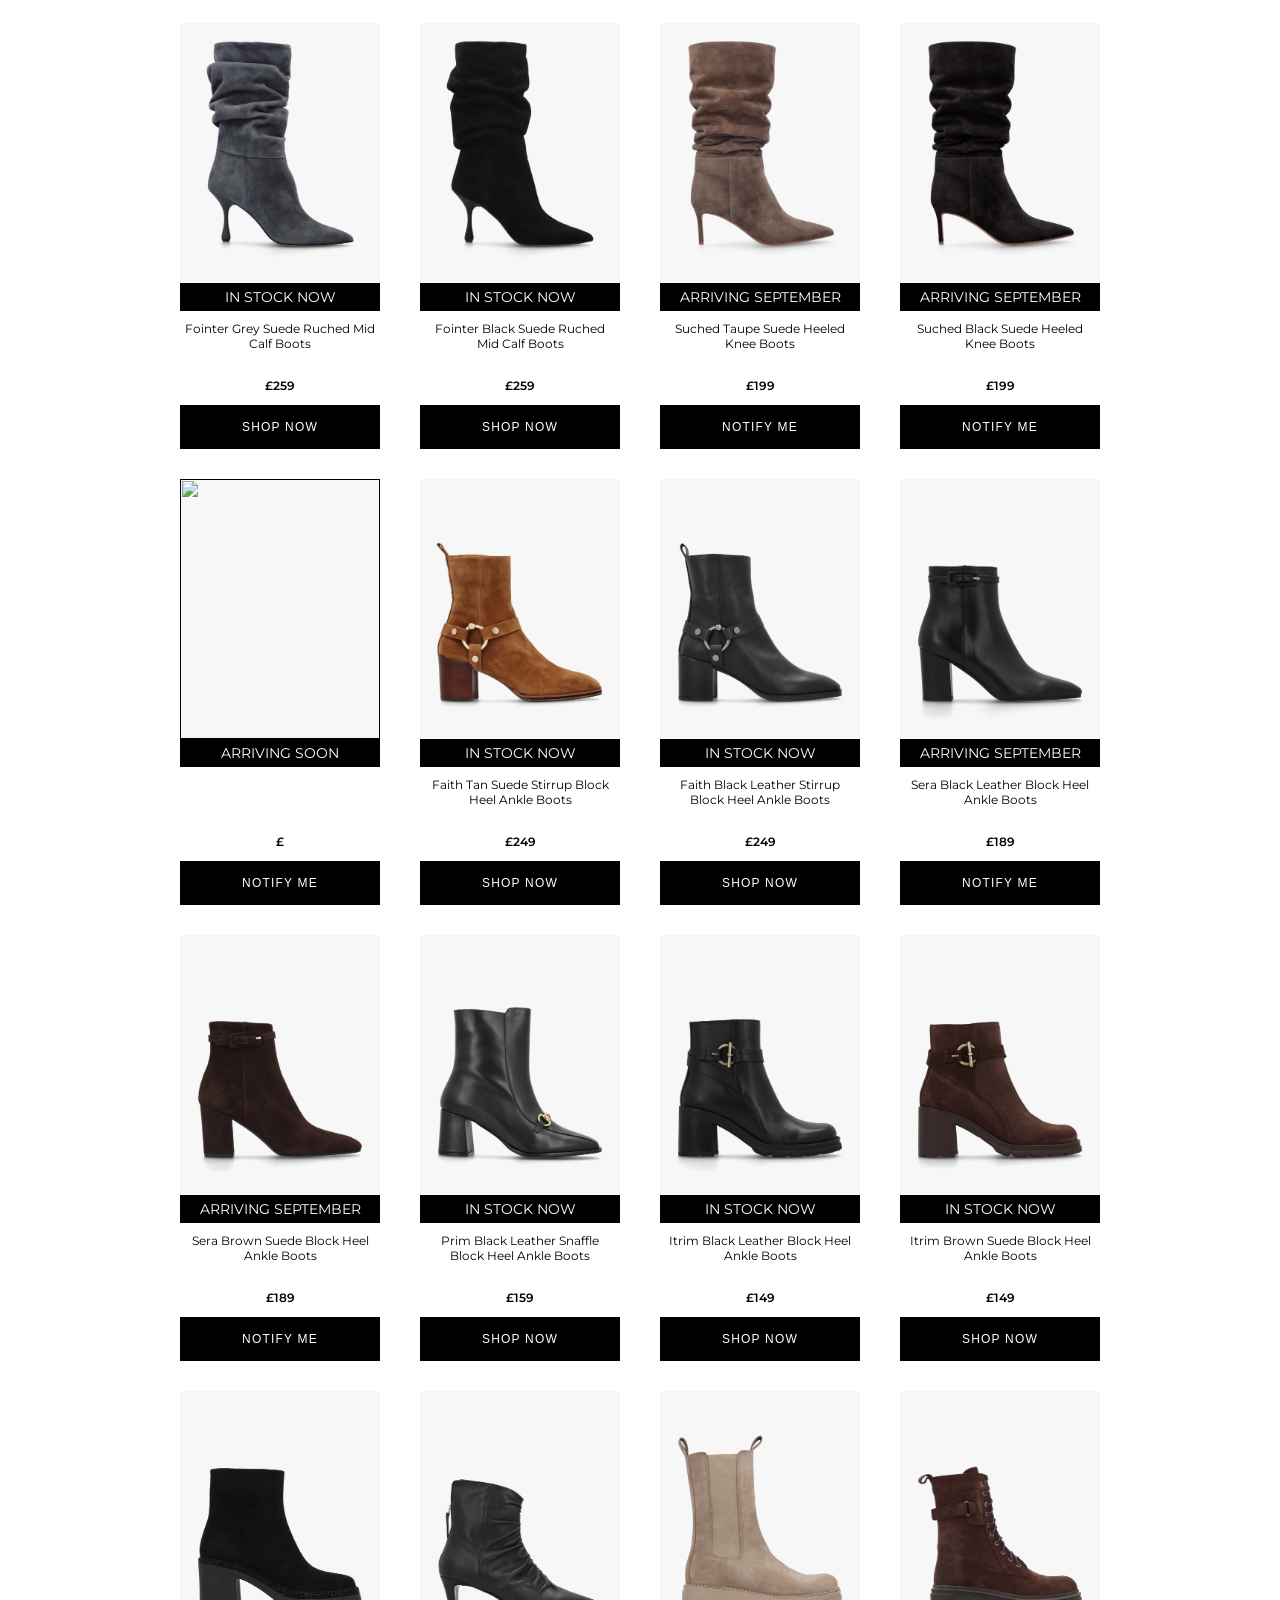
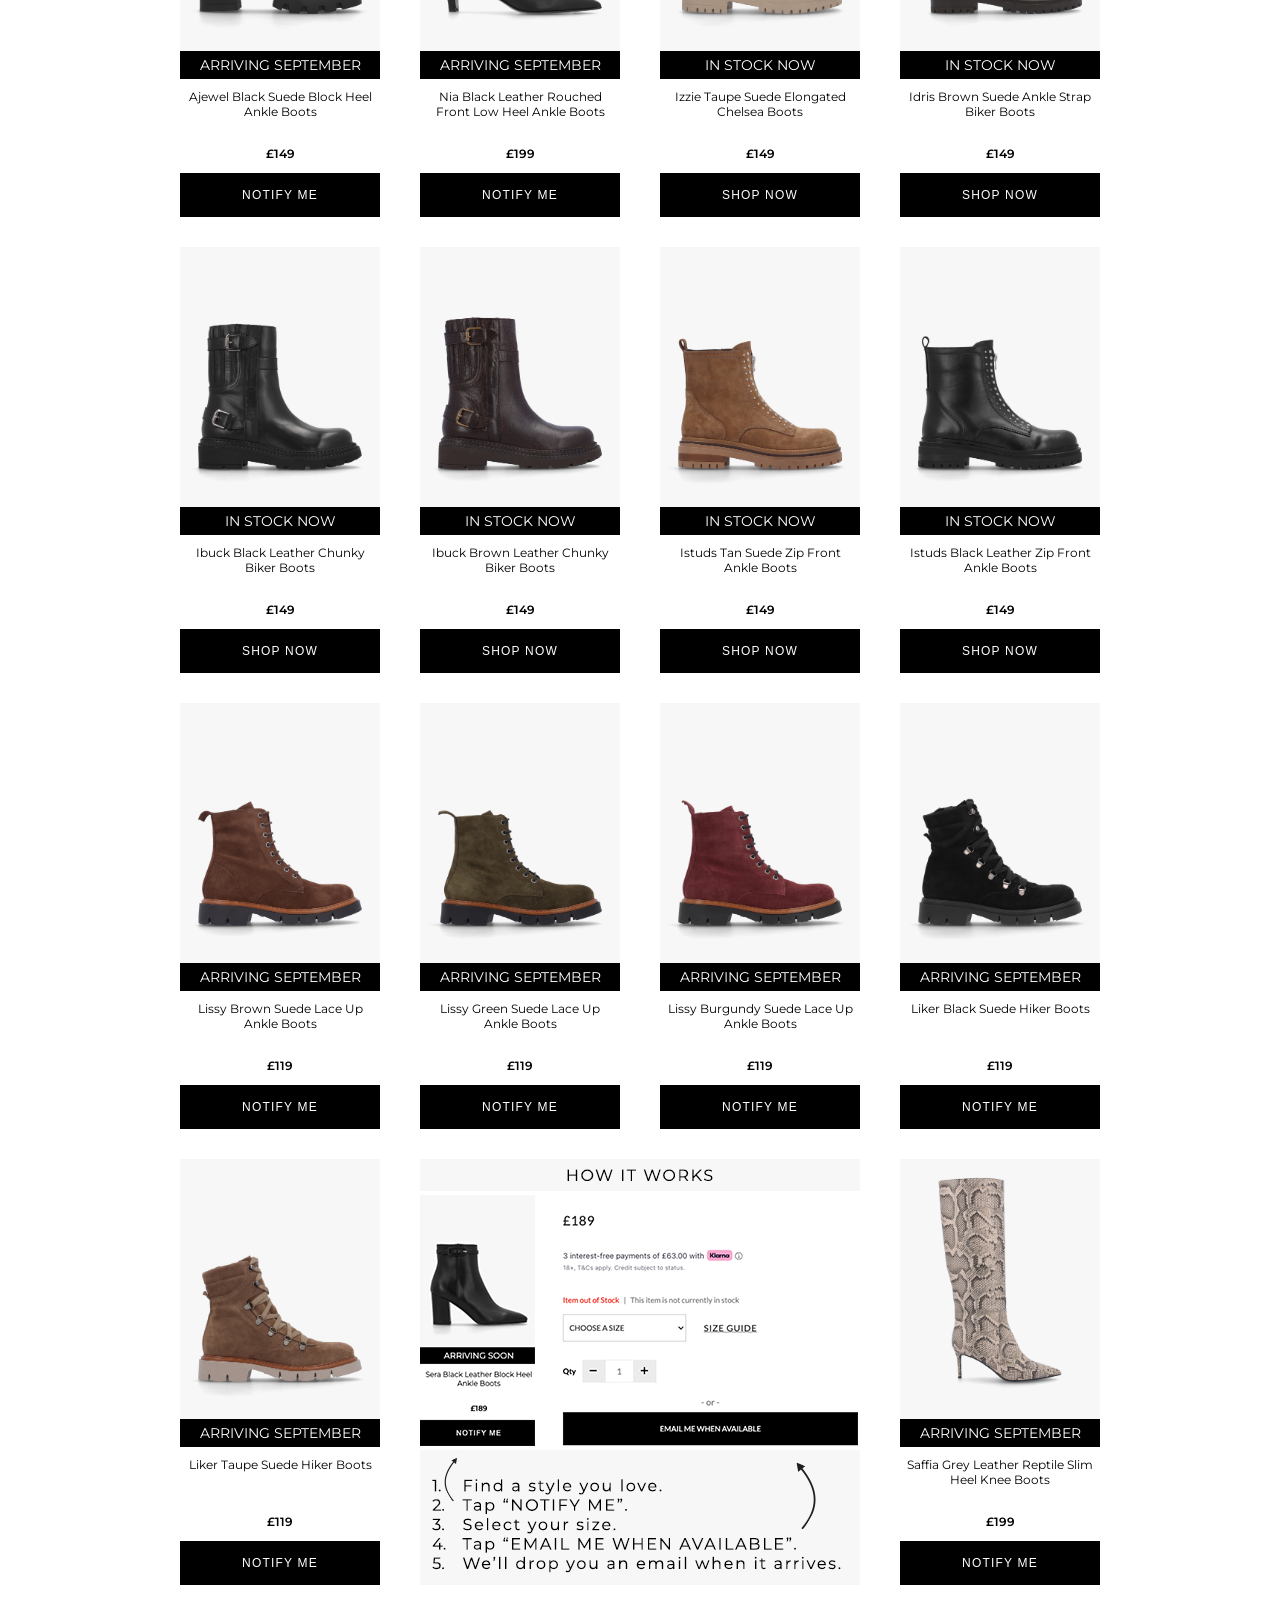
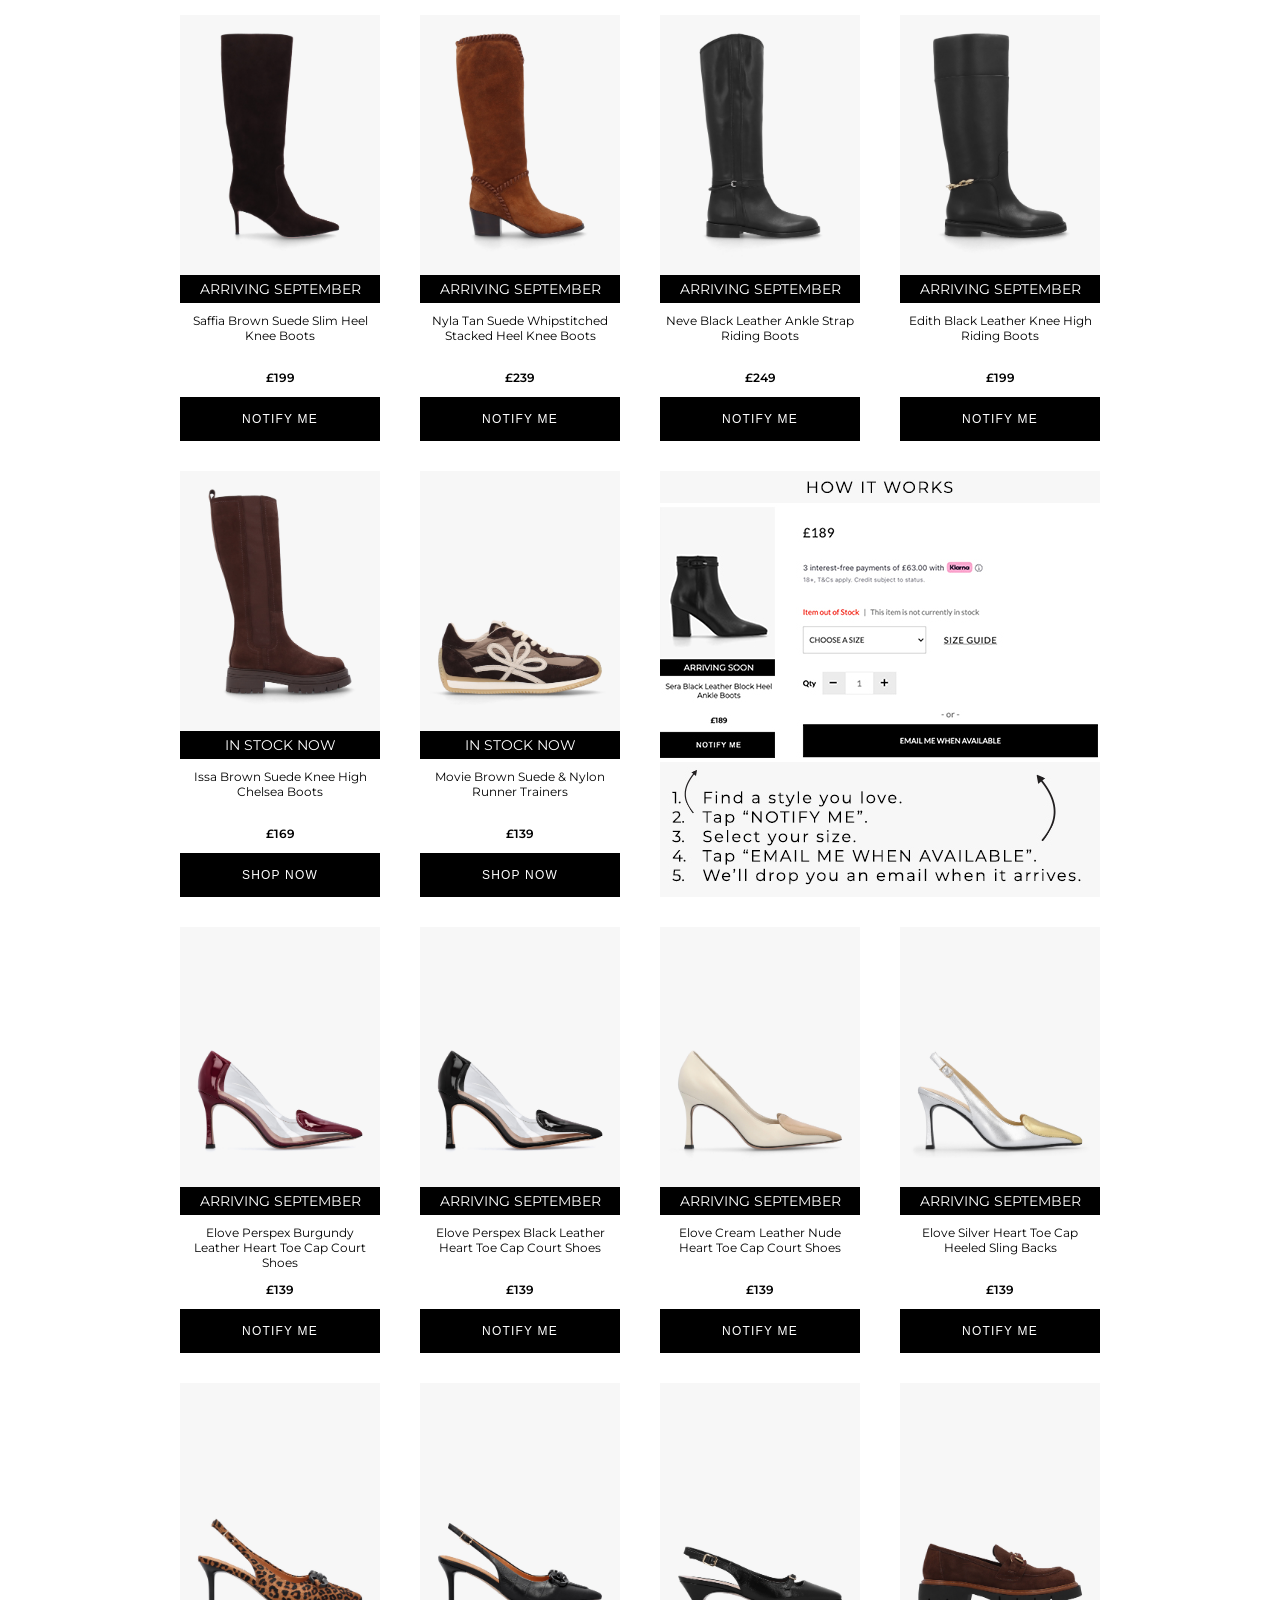
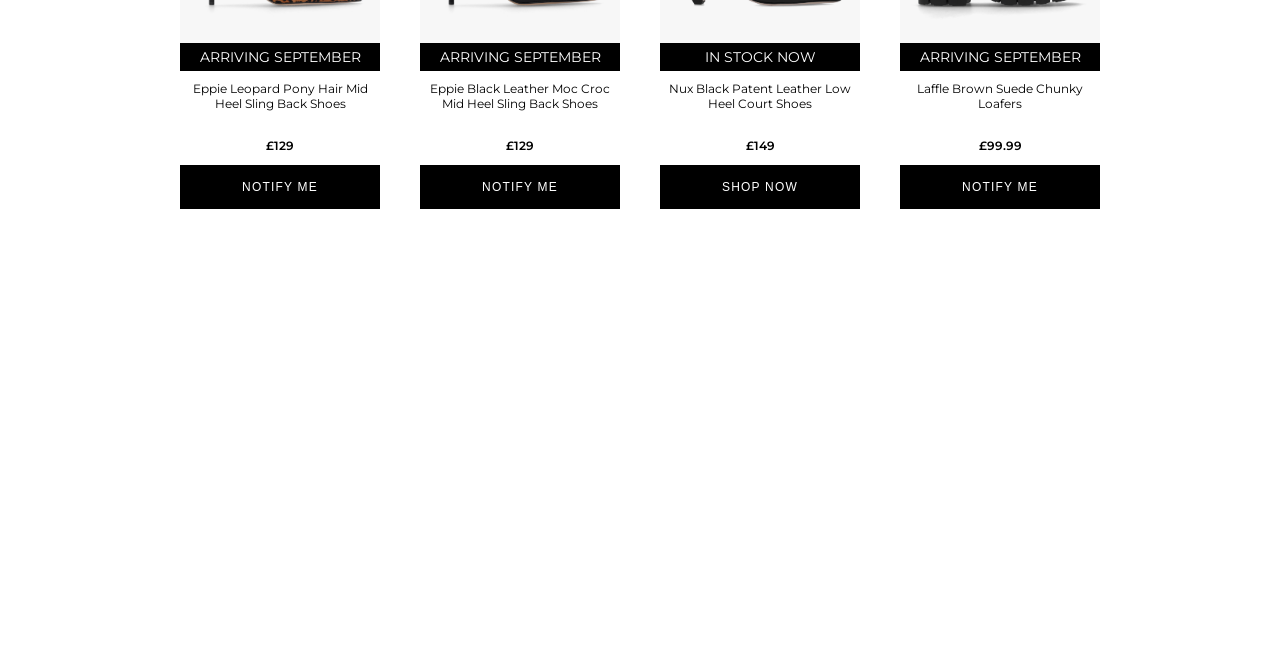
==== commit 0f67c936: "AW25 styles" ====
--- a/daniel-collection.html
+++ b/daniel-collection.html
@@ -72,6 +72,20 @@
 				<button class="button">Notify Me</button></a>
             </div>
             
+            <div class="style"><a href="" target="_blank">
+                <div class ="img-container">
+                    <img src="static/images/" alt="" class="img-style">
+                </div>
+                <div class="arrive">
+					<p class="arrive-p">ARRIVING SOON</p>
+                </div>
+				<div class="info">
+                    <p class="info-desc"></p>
+                    <p class="info-price">£</p>
+                </div>
+				<button class="button">Notify Me</button></a>
+            </div>
+
             <div class="style"><a href="https://www.danielfootwear.com/faith-p155523" target="_blank">
                 <div class ="img-container">
                     <img src="static/images/FAITH_TNS.jpg" alt="Faith TNS" class="img-style">
@@ -128,6 +142,20 @@
 				<button class="button">Notify Me</button></a>
             </div>
 
+            <div class="style"><a href="https://www.danielfootwear.com/prim-p156132" target="_blank">
+                <div class ="img-container">
+                    <img src="static/images/PRIM_BKL.jpg" alt="Prim BKL" class="img-style">
+                </div>
+                <div class="arrive">
+					<p class="arrive-p">IN STOCK NOW</p>
+                </div>
+				<div class="info">
+                    <p class="info-desc">Prim Black Leather Snaffle Block Heel Ankle Boots</p>
+                    <p class="info-price">£159</p>
+                </div>
+				<button class="button">Shop Now</button></a>
+            </div>
+
             <div class="style"><a href="https://www.danielfootwear.com/itrim-p155537" target="_blank">
                 <div class ="img-container">
                     <img src="static/images/ITRIM_BKL.jpg" alt="Itrim BKL" class="img-style">
@@ -170,6 +198,20 @@
 				<button class="button">Notify Me</button></a>
             </div>
 			
+            <div class="style"><a href="https://www.danielfootwear.com/nia-black-leather-rouched-front-low-heel-ankle-boots-p155556" target="_blank">
+                <div class ="img-container">
+                    <img src="static/images/NIA_BKL.jpg" alt="" class="img-style">
+                </div>
+                <div class="arrive">
+					<p class="arrive-p">ARRIVING SEPTEMBER</p>
+                </div>
+				<div class="info">
+                    <p class="info-desc">Nia Black Leather Rouched Front Low Heel Ankle Boots</p>
+                    <p class="info-price">£199</p>
+                </div>
+				<button class="button">Notify Me</button></a>
+            </div>
+
             <div class="style"><a href="https://www.danielfootwear.com/izzie-p155417" target="_blank">
                 <div class ="img-container">
                     <img src="static/images/IZZIE_TPS.jpg" alt="Izzie TPS" class="img-style">
@@ -367,6 +409,34 @@
 				<button class="button">Notify Me</button></a>
             </div>
 			
+            <div class="style"><a href="https://www.danielfootwear.com/nyla-tan-suede-whipstitched-stacked-heel-knee-boots-p155560" target="_blank">
+                <div class ="img-container">
+                    <img src="static/images/NYLA_TNS.jpg" alt="Nyla TNS" class="img-style">
+                </div>
+                <div class="arrive">
+					<p class="arrive-p">ARRIVING SEPTEMBER</p>
+                </div>
+				<div class="info">
+                    <p class="info-desc">Nyla Tan Suede Whipstitched Stacked Heel Knee Boots</p>
+                    <p class="info-price">£239</p>
+                </div>
+				<button class="button">Notify Me</button></a>
+            </div>
+
+            <div class="style"><a href="https://www.danielfootwear.com/neve-black-leather-ankle-strap-riding-boots-p155554" target="_blank">
+                <div class ="img-container">
+                    <img src="static/images/NEVE_BKL.jpg" alt="" class="img-style">
+                </div>
+                <div class="arrive">
+					<p class="arrive-p">ARRIVING SEPTEMBER</p>
+                </div>
+				<div class="info">
+                    <p class="info-desc">Neve Black Leather Ankle Strap Riding Boots</p>
+                    <p class="info-price">£249</p>
+                </div>
+				<button class="button">Notify Me</button></a>
+            </div>
+
             <div class="style"><a href="https://www.danielfootwear.com/edith-black-leather-knee-high-riding-boots-p155519" target="_blank">
                 <div class ="img-container">
                     <img src="static/images/EDITH_BKL.jpg" alt="Edith" class="img-style">
@@ -391,6 +461,20 @@
 				<div class="info">
                     <p class="info-desc">Issa Brown Suede Knee High Chelsea Boots</p>
                     <p class="info-price">£169</p>
+                </div>
+				<button class="button">Shop Now</button></a>
+            </div>
+
+            <div class="style"><a href="https://www.danielfootwear.com/movie-p155600" target="_blank">
+                <div class ="img-container">
+                    <img src="static/images/MOVIE_BNS.jpg" alt="Movie BNS" class="img-style">
+                </div>
+                <div class="arrive">
+					<p class="arrive-p">IN STOCK NOW</p>
+                </div>
+				<div class="info">
+                    <p class="info-desc">Movie Brown Suede &amp; Nylon Runner Trainers</p>
+                    <p class="info-price">£139</p>
                 </div>
 				<button class="button">Shop Now</button></a>
             </div>
@@ -494,6 +578,20 @@
 				<button class="button">Notify Me</button></a>
             </div>
 
+            <div class="style"><a href="https://www.danielfootwear.com/nux-p155601" target="_blank">
+                <div class ="img-container">
+                    <img src="static/images/NUX_BKP.jpg" alt="" class="img-style">
+                </div>
+                <div class="arrive">
+					<p class="arrive-p">IN STOCK NOW</p>
+                </div>
+				<div class="info">
+                    <p class="info-desc">Nux Black Patent Leather Low Heel Court Shoes</p>
+                    <p class="info-price">£149</p>
+                </div>
+				<button class="button">Shop Now</button></a>
+            </div>
+
             <div class="style"><a href="https://www.danielfootwear.com/laffle-brown-suede-chunky-loafers-p155507" target="_blank">
                 <div class ="img-container">
                     <img src="static/images/LAFFLE_BNS.jpg" alt="Laffle BNS" class="img-style">
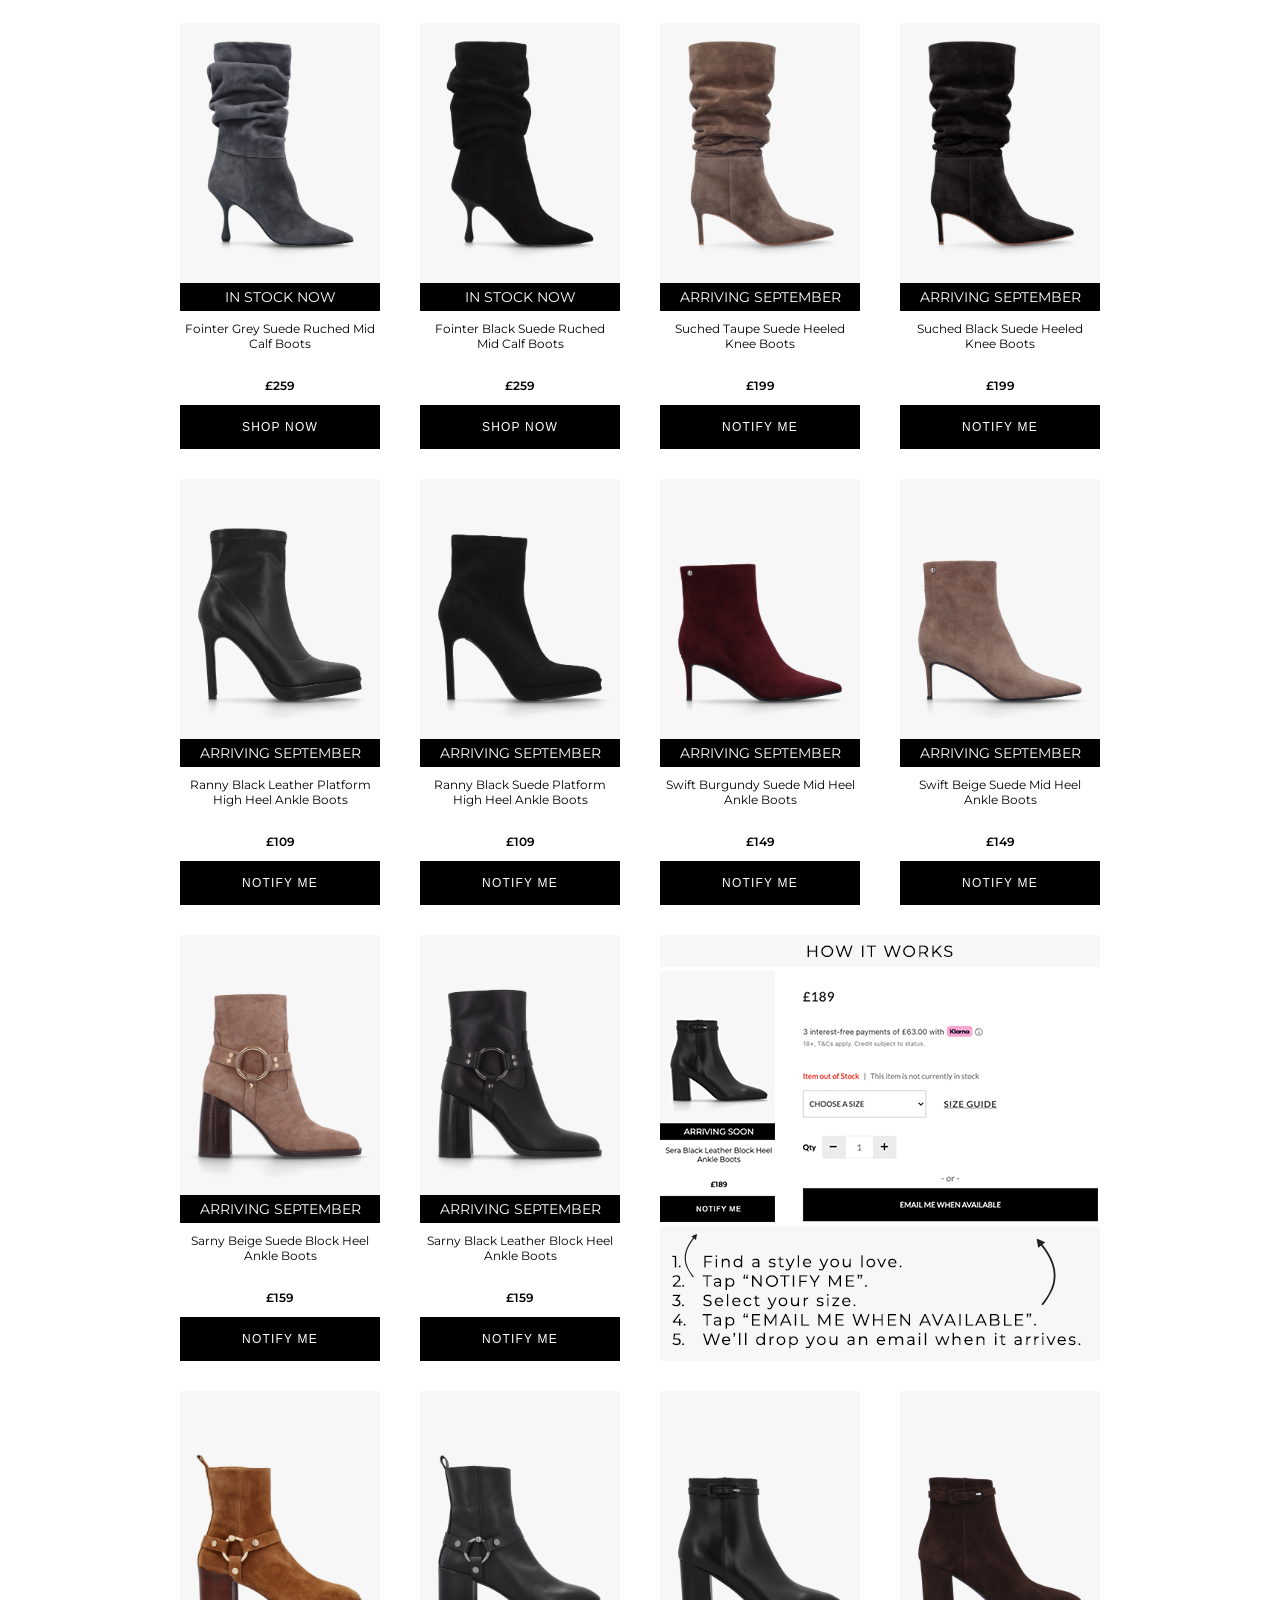
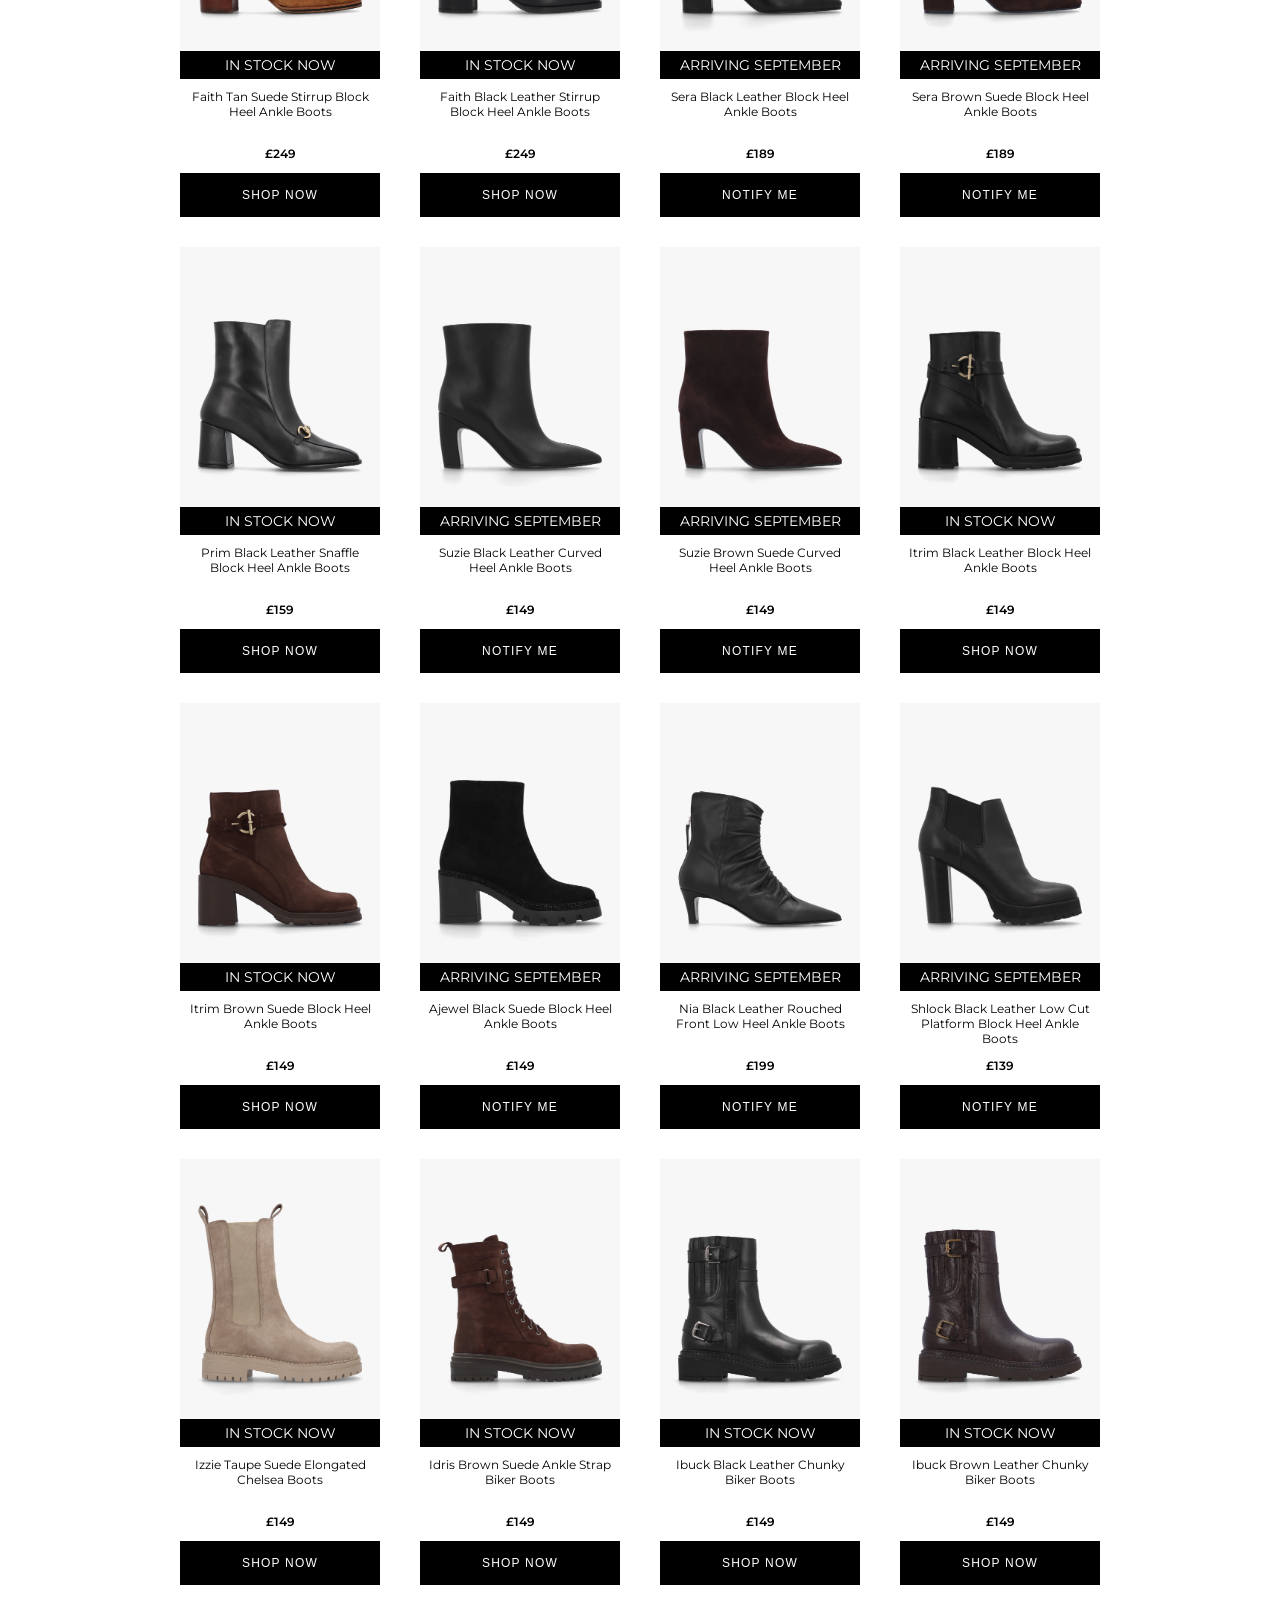
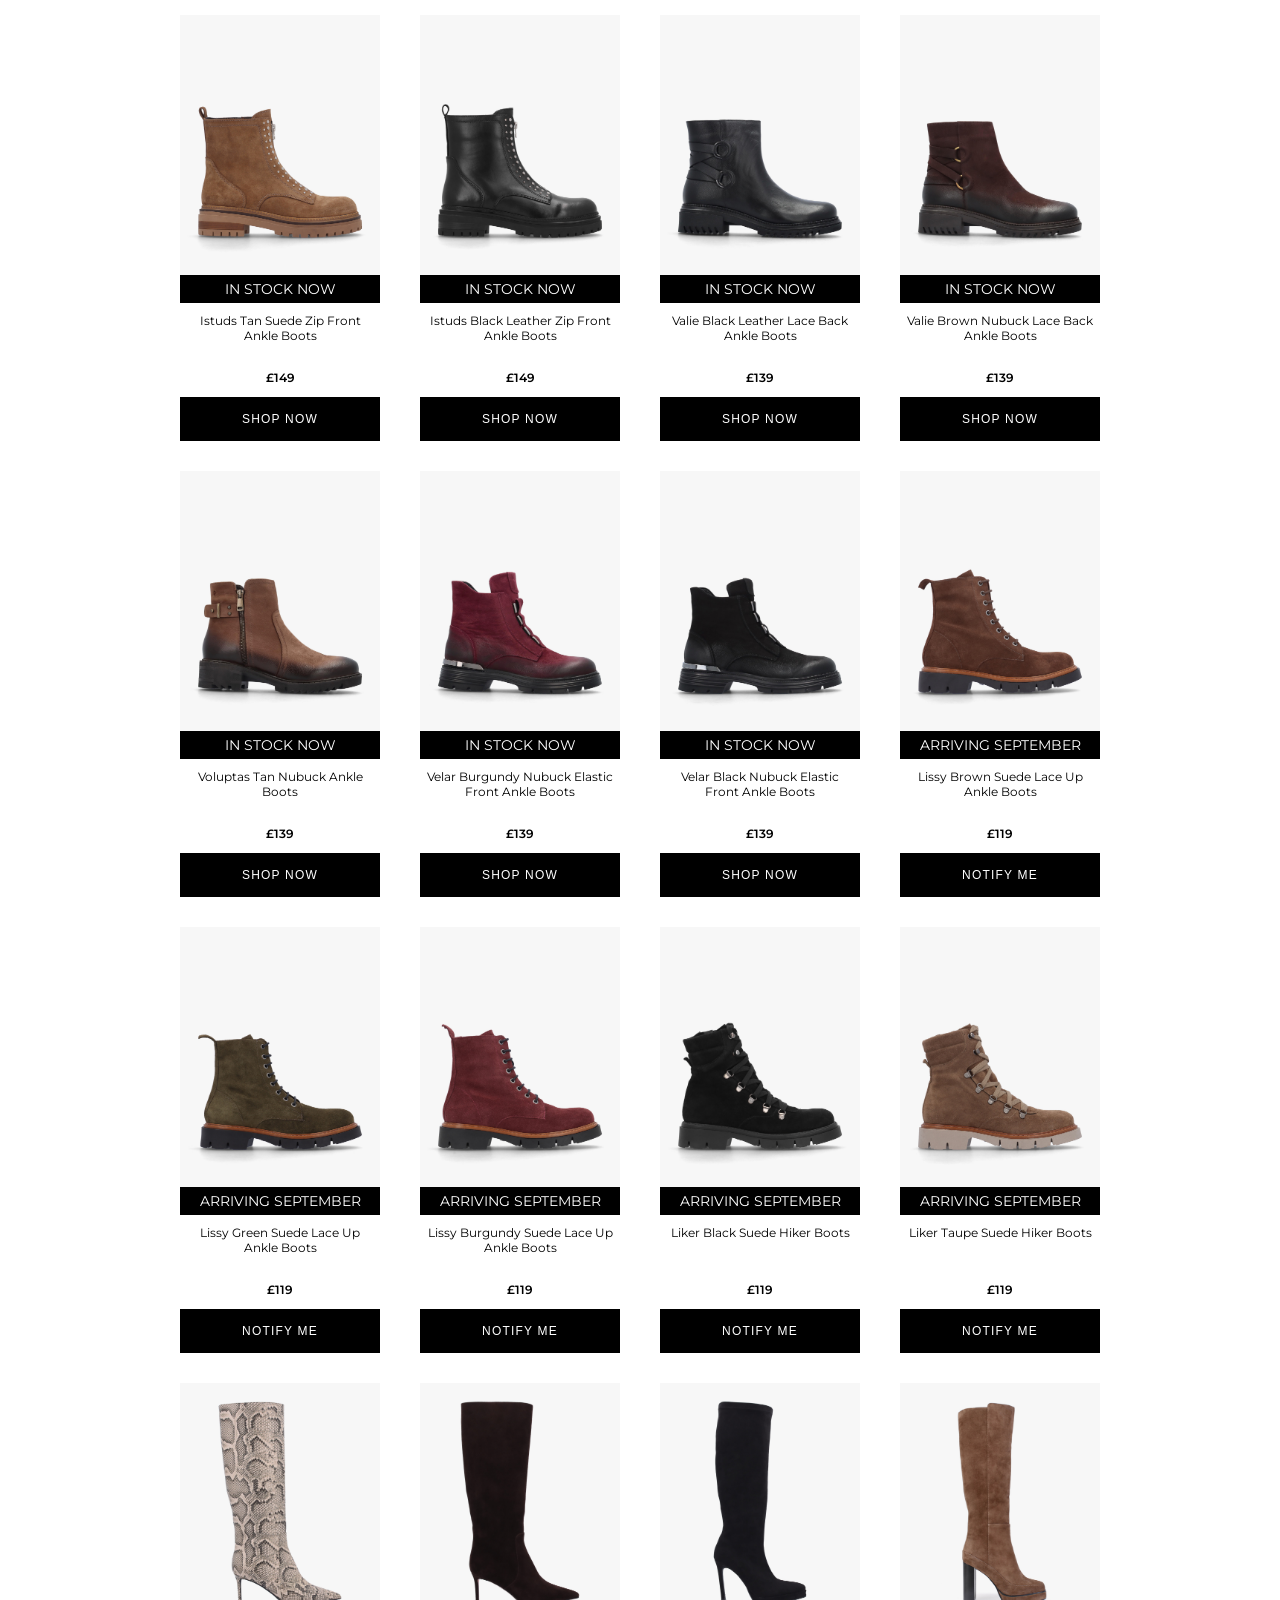
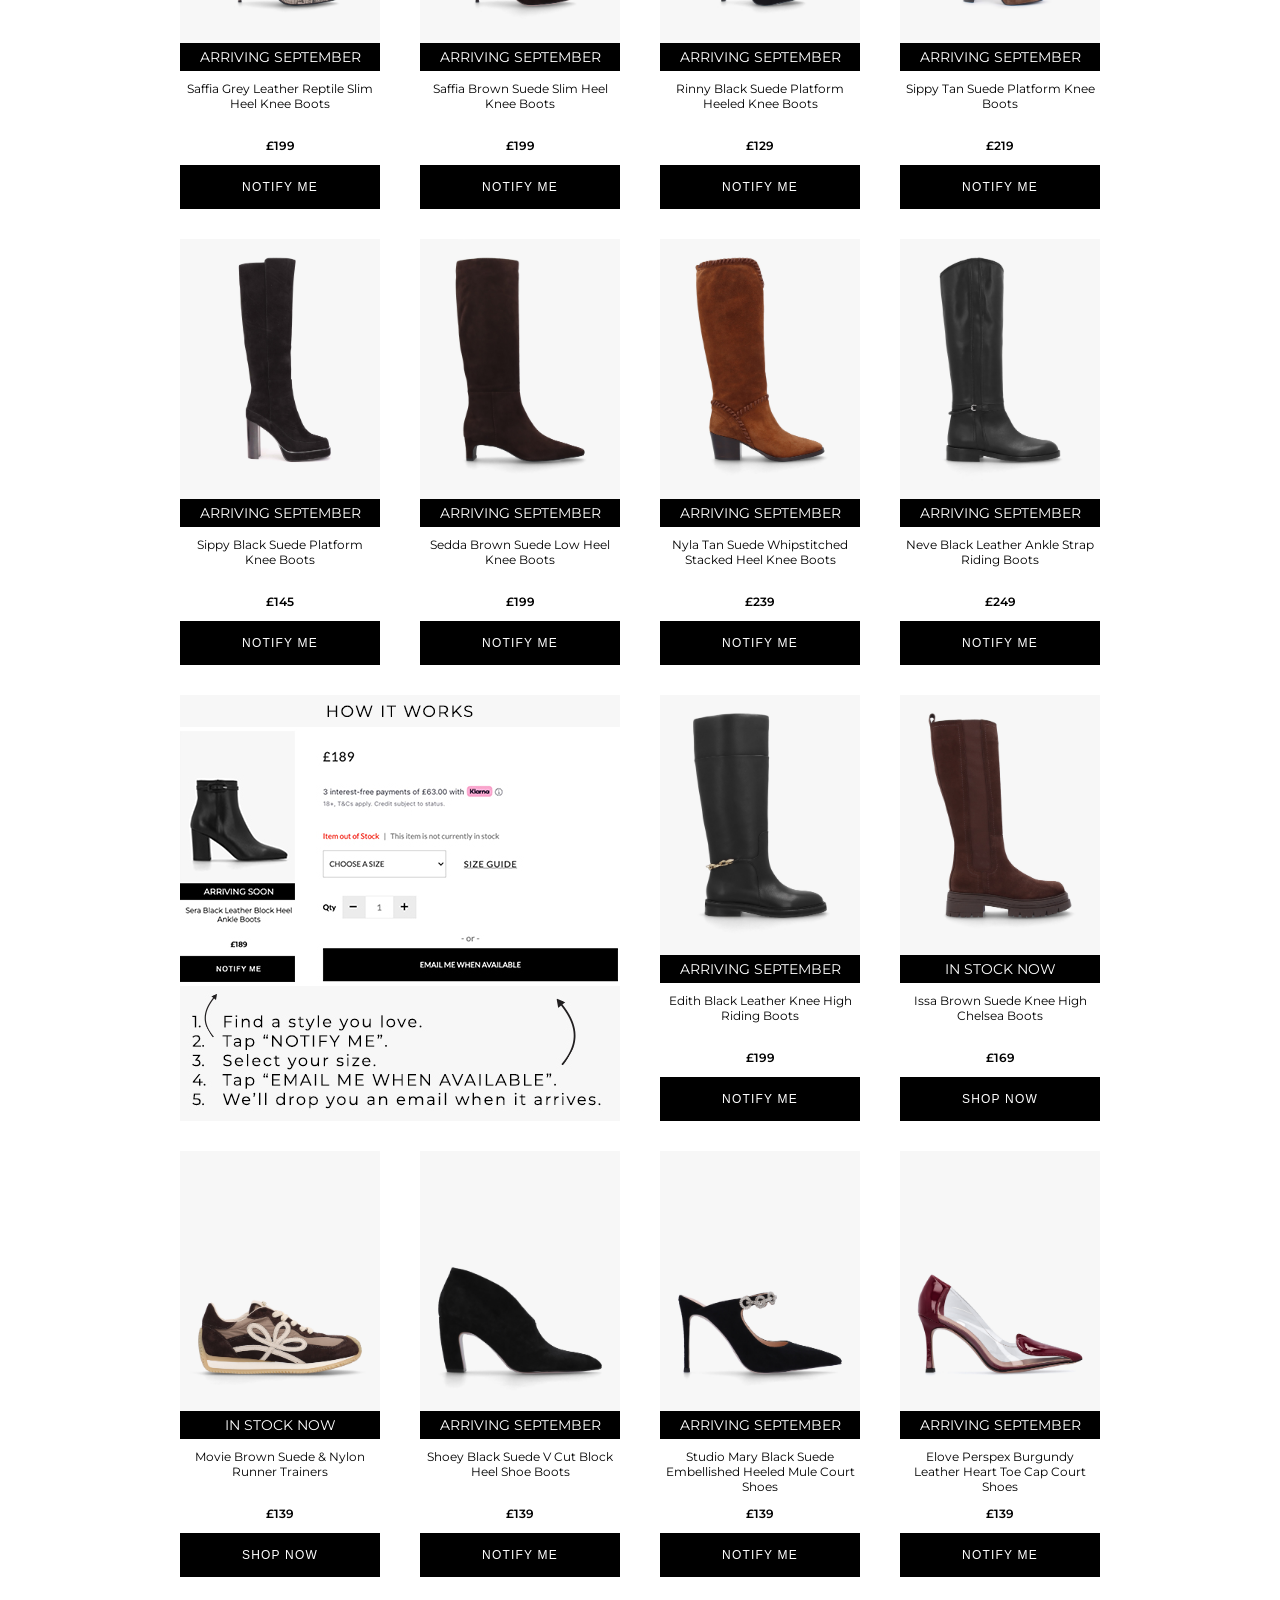
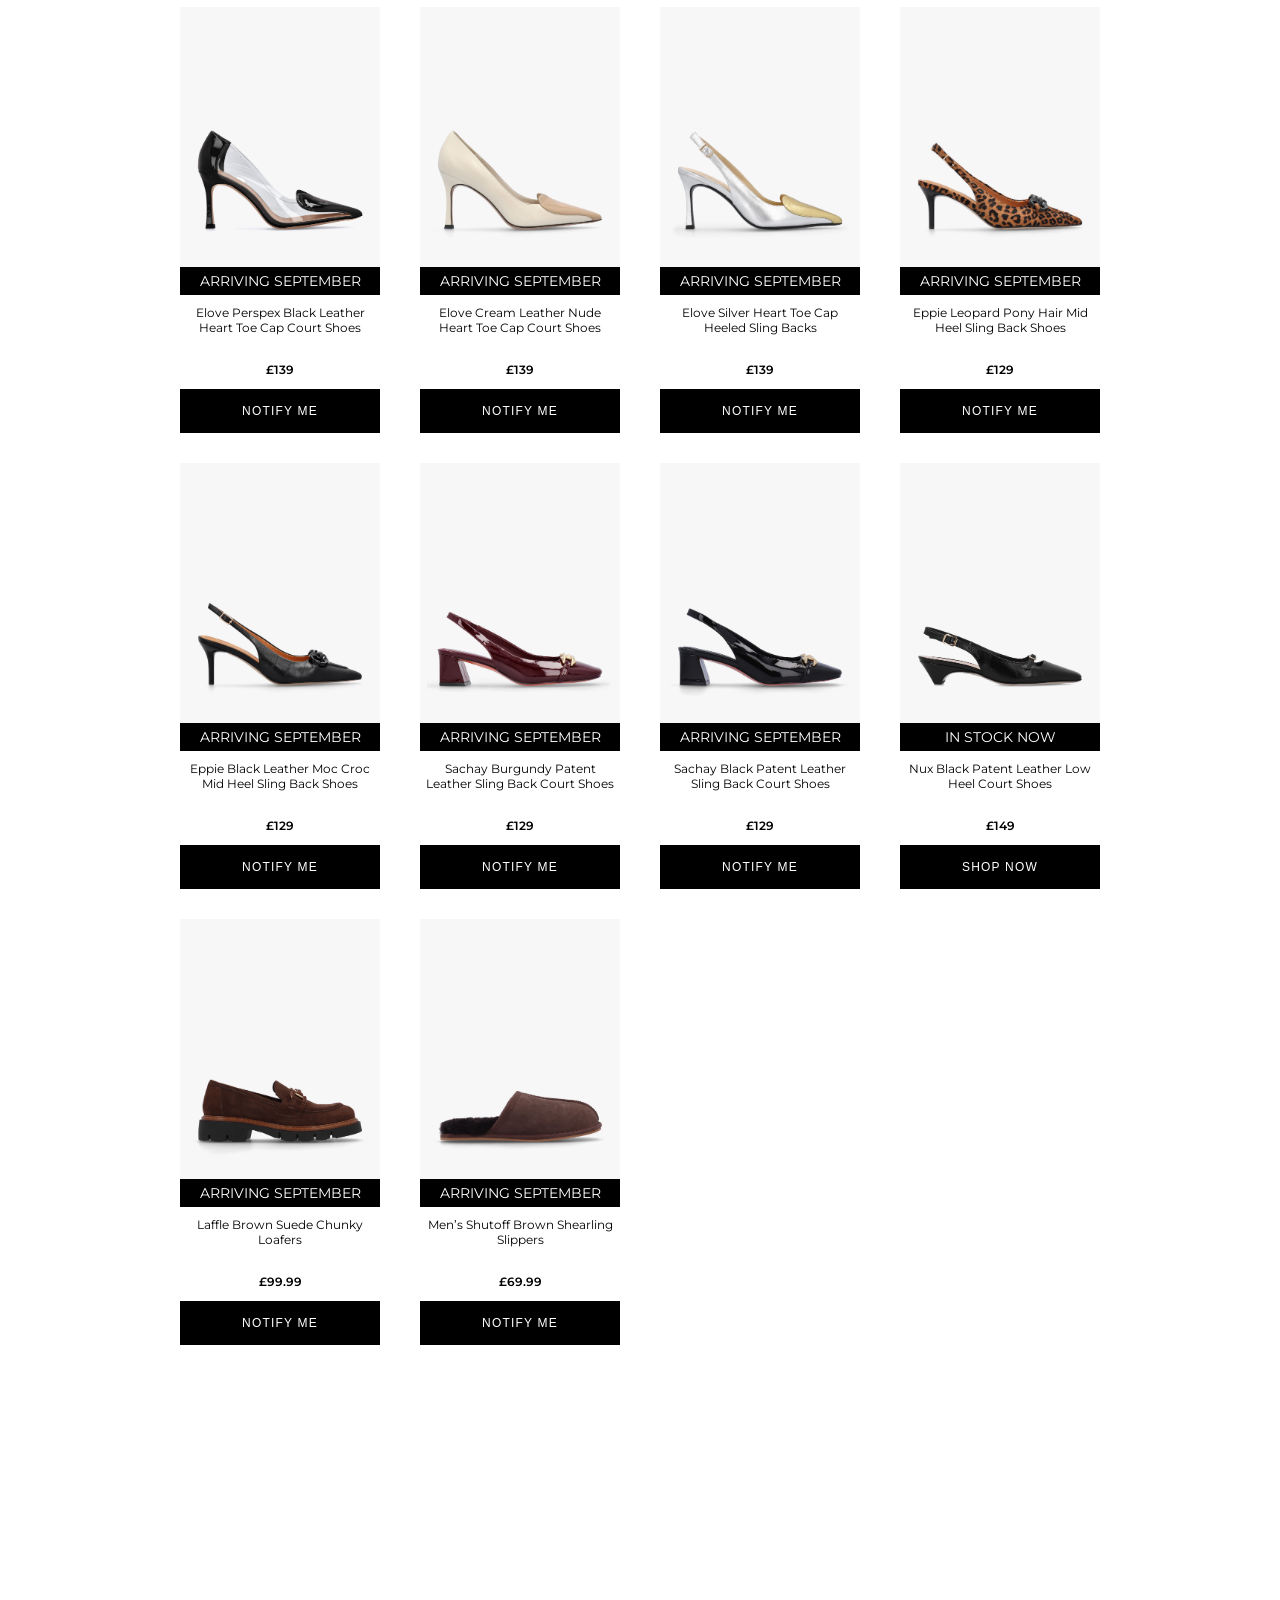
==== commit 6fba2a70: "AW25 styles" ====
--- a/daniel-collection.html
+++ b/daniel-collection.html
@@ -72,296 +72,86 @@
 				<button class="button">Notify Me</button></a>
             </div>
             
-            <div class="style"><a href="" target="_blank">
-                <div class ="img-container">
-                    <img src="static/images/" alt="" class="img-style">
-                </div>
-                <div class="arrive">
-					<p class="arrive-p">ARRIVING SOON</p>
-                </div>
-				<div class="info">
-                    <p class="info-desc"></p>
-                    <p class="info-price">£</p>
-                </div>
-				<button class="button">Notify Me</button></a>
-            </div>
-
-            <div class="style"><a href="https://www.danielfootwear.com/faith-p155523" target="_blank">
-                <div class ="img-container">
-                    <img src="static/images/FAITH_TNS.jpg" alt="Faith TNS" class="img-style">
-                </div>
-                <div class="arrive">
-					<p class="arrive-p">IN STOCK NOW</p>
-                </div>
-				<div class="info">
-                    <p class="info-desc">Faith Tan Suede Stirrup Block Heel Ankle Boots</p>
-                    <p class="info-price">£249</p>
-                </div>
-				<button class="button">Shop Now</button></a>
-            </div>
-
-            <div class="style"><a href="https://www.danielfootwear.com/faith-p155522" target="_blank">
-                <div class ="img-container">
-                    <img src="static/images/FAITH_BKL.jpg" alt="Faith BKL" class="img-style">
-                </div>
-                <div class="arrive">
-					<p class="arrive-p">IN STOCK NOW</p>
-                </div>
-				<div class="info">
-                    <p class="info-desc">Faith Black Leather Stirrup Block Heel Ankle Boots</p>
-                    <p class="info-price">£249</p>
-                </div>
-				<button class="button">Shop Now</button></a>
-            </div>
-
-			<div class="style"><a href="https://www.danielfootwear.com/sera-black-leather-block-heel-ankle-boots-p155573" target="_blank">
-                <div class ="img-container">
-                    <img src="static/images/SERA_BKL.jpg" alt="Sera BKL" class="img-style">
-                </div>
-                <div class="arrive">
-					<p class="arrive-p">ARRIVING SEPTEMBER</p>
-                </div>
-				<div class="info">
-                    <p class="info-desc">Sera Black Leather Block Heel Ankle Boots</p>
-                    <p class="info-price">£189</p>
-                </div>
-				<button class="button">Notify Me</button></a>
-            </div>
-			
-            <div class="style"><a href="https://www.danielfootwear.com/sera-brown-suede-block-heel-ankle-boots-p155574" target="_blank">
-                <div class ="img-container">
-                    <img src="static/images/SERA_BNS.jpg" alt="Sera BNS" class="img-style">
-                </div>
-                <div class="arrive">
-					<p class="arrive-p">ARRIVING SEPTEMBER</p>
-                </div>
-				<div class="info">
-                    <p class="info-desc">Sera Brown Suede Block Heel Ankle Boots</p>
-                    <p class="info-price">£189</p>
-                </div>
-				<button class="button">Notify Me</button></a>
-            </div>
-
-            <div class="style"><a href="https://www.danielfootwear.com/prim-p156132" target="_blank">
-                <div class ="img-container">
-                    <img src="static/images/PRIM_BKL.jpg" alt="Prim BKL" class="img-style">
-                </div>
-                <div class="arrive">
-					<p class="arrive-p">IN STOCK NOW</p>
-                </div>
-				<div class="info">
-                    <p class="info-desc">Prim Black Leather Snaffle Block Heel Ankle Boots</p>
+            <div class="style"><a href="https://www.danielfootwear.com/ranny-black-leather-platform-high-heel-ankle-boots-p155564" target="_blank">
+                <div class ="img-container">
+                    <img src="static/images/RANNY_BKE.jpg" alt="Ranny BKE" class="img-style">
+                </div>
+                <div class="arrive">
+					<p class="arrive-p">ARRIVING SEPTEMBER</p>
+                </div>
+				<div class="info">
+                    <p class="info-desc">Ranny Black Leather Platform High Heel Ankle Boots</p>
+                    <p class="info-price">£109</p>
+                </div>
+				<button class="button">Notify Me</button></a>
+            </div>
+
+            <div class="style"><a href="https://www.danielfootwear.com/ranny-black-suede-platform-high-heel-ankle-boots-p155563" target="_blank">
+                <div class ="img-container">
+                    <img src="static/images/RANNY_BKF.jpg" alt="Ranny BKF" class="img-style">
+                </div>
+                <div class="arrive">
+					<p class="arrive-p">ARRIVING SEPTEMBER</p>
+                </div>
+				<div class="info">
+                    <p class="info-desc">Ranny Black Suede Platform High Heel Ankle Boots</p>
+                    <p class="info-price">£109</p>
+                </div>
+				<button class="button">Notify Me</button></a>
+            </div>
+
+            <div class="style"><a href="https://www.danielfootwear.com/swift-burgundy-suede-mid-heel-ankle-boots-p155581" target="_blank">
+                <div class ="img-container">
+                    <img src="static/images/SWIFT_BGS.jpg" alt="Swift BGS" class="img-style">
+                </div>
+                <div class="arrive">
+					<p class="arrive-p">ARRIVING SEPTEMBER</p>
+                </div>
+				<div class="info">
+                    <p class="info-desc">Swift Burgundy Suede Mid Heel Ankle Boots</p>
+                    <p class="info-price">£149</p>
+                </div>
+				<button class="button">Notify Me</button></a>
+            </div>
+
+            <div class="style"><a href="https://www.danielfootwear.com/swift-beige-suede-mid-heel-ankle-boots-p155583" target="_blank">
+                <div class ="img-container">
+                    <img src="static/images/SWIFT_BES.jpg" alt="Swift BES" class="img-style">
+                </div>
+                <div class="arrive">
+					<p class="arrive-p">ARRIVING SEPTEMBER</p>
+                </div>
+				<div class="info">
+                    <p class="info-desc">Swift Beige Suede Mid Heel Ankle Boots</p>
+                    <p class="info-price">£149</p>
+                </div>
+				<button class="button">Notify Me</button></a>
+            </div>
+
+            <div class="style"><a href="https://www.danielfootwear.com/sarny-beige-suede-block-heel-ankle-boots-p155569" target="_blank">
+                <div class ="img-container">
+                    <img src="static/images/SARNY_BES.jpg" alt="Sarny BES" class="img-style">
+                </div>
+                <div class="arrive">
+					<p class="arrive-p">ARRIVING SEPTEMBER</p>
+                </div>
+				<div class="info">
+                    <p class="info-desc">Sarny Beige Suede Block Heel Ankle Boots</p>
                     <p class="info-price">£159</p>
                 </div>
-				<button class="button">Shop Now</button></a>
-            </div>
-
-            <div class="style"><a href="https://www.danielfootwear.com/itrim-p155537" target="_blank">
-                <div class ="img-container">
-                    <img src="static/images/ITRIM_BKL.jpg" alt="Itrim BKL" class="img-style">
-                </div>
-                <div class="arrive">
-					<p class="arrive-p">IN STOCK NOW</p>
-                </div>
-				<div class="info">
-                    <p class="info-desc">Itrim Black Leather Block Heel Ankle Boots</p>
-                    <p class="info-price">£149</p>
-                </div>
-				<button class="button">Shop Now</button></a>
-            </div>
-
-            <div class="style"><a href="https://www.danielfootwear.com/itrim-p155538" target="_blank">
-                <div class ="img-container">
-                    <img src="static/images/ITRIM_BNS.jpg" alt="Itrim BNS" class="img-style">
-                </div>
-                <div class="arrive">
-					<p class="arrive-p">IN STOCK NOW</p>
-                </div>
-				<div class="info">
-                    <p class="info-desc">Itrim Brown Suede Block Heel Ankle Boots</p>
-                    <p class="info-price">£149</p>
-                </div>
-				<button class="button">Shop Now</button></a>
-            </div>
-
-			<div class="style"><a href="https://www.danielfootwear.com/ajewel-black-suede-block-heel-ankle-boots-p155506" target="_blank">
-                <div class ="img-container">
-                    <img src="static/images/AJEWEL_BKS.jpg" alt="Ajewel BKS" class="img-style">
-                </div>
-                <div class="arrive">
-					<p class="arrive-p">ARRIVING SEPTEMBER</p>
-                </div>
-				<div class="info">
-                    <p class="info-desc">Ajewel Black Suede Block Heel Ankle Boots</p>
-                    <p class="info-price">£149</p>
-                </div>
-				<button class="button">Notify Me</button></a>
-            </div>
-			
-            <div class="style"><a href="https://www.danielfootwear.com/nia-black-leather-rouched-front-low-heel-ankle-boots-p155556" target="_blank">
-                <div class ="img-container">
-                    <img src="static/images/NIA_BKL.jpg" alt="" class="img-style">
-                </div>
-                <div class="arrive">
-					<p class="arrive-p">ARRIVING SEPTEMBER</p>
-                </div>
-				<div class="info">
-                    <p class="info-desc">Nia Black Leather Rouched Front Low Heel Ankle Boots</p>
-                    <p class="info-price">£199</p>
-                </div>
-				<button class="button">Notify Me</button></a>
-            </div>
-
-            <div class="style"><a href="https://www.danielfootwear.com/izzie-p155417" target="_blank">
-                <div class ="img-container">
-                    <img src="static/images/IZZIE_TPS.jpg" alt="Izzie TPS" class="img-style">
-                </div>
-                <div class="arrive">
-					<p class="arrive-p">IN STOCK NOW</p>
-                </div>
-				<div class="info">
-                    <p class="info-desc">Izzie Taupe Suede Elongated Chelsea Boots</p>
-                    <p class="info-price">£149</p>
-                </div>
-				<button class="button">Shop Now</button></a>
-            </div>
-
-            <div class="style"><a href="https://www.danielfootwear.com/idris-p155415" target="_blank">
-                <div class ="img-container">
-                    <img src="static/images/IDRIS_BNS.jpg" alt="Idris BNS" class="img-style">
-                </div>
-                <div class="arrive">
-					<p class="arrive-p">IN STOCK NOW</p>
-                </div>
-				<div class="info">
-                    <p class="info-desc">Idris Brown Suede Ankle Strap Biker Boots</p>
-                    <p class="info-price">£149</p>
-                </div>
-				<button class="button">Shop Now</button></a>
-            </div>
-
-            <div class="style"><a href="https://www.danielfootwear.com/ibuck-p155530" target="_blank">
-                <div class ="img-container">
-                    <img src="static/images/IBUCK_BKL.jpg" alt="Ibuck BKL" class="img-style">
-                </div>
-                <div class="arrive">
-					<p class="arrive-p">IN STOCK NOW</p>
-                </div>
-				<div class="info">
-                    <p class="info-desc">Ibuck Black Leather Chunky Biker Boots</p>
-                    <p class="info-price">£149</p>
-                </div>
-				<button class="button">Shop Now</button></a>
-            </div>
-
-            <div class="style"><a href="https://www.danielfootwear.com/ibuck-p155531" target="_blank">
-                <div class ="img-container">
-                    <img src="static/images/IBUCK_BNL.jpg" alt="Ibuck BNL" class="img-style">
-                </div>
-                <div class="arrive">
-					<p class="arrive-p">IN STOCK NOW</p>
-                </div>
-				<div class="info">
-                    <p class="info-desc">Ibuck Brown Leather Chunky Biker Boots</p>
-                    <p class="info-price">£149</p>
-                </div>
-				<button class="button">Shop Now</button></a>
-            </div>
-
-            <div class="style"><a href="https://www.danielfootwear.com/istuds-p155536" target="_blank">
-                <div class ="img-container">
-                    <img src="static/images/ISTUDS_TNS.jpg" alt="Istuds TNS" class="img-style">
-                </div>
-                <div class="arrive">
-					<p class="arrive-p">IN STOCK NOW</p>
-                </div>
-				<div class="info">
-                    <p class="info-desc">Istuds Tan Suede Zip Front Ankle Boots</p>
-                    <p class="info-price">£149</p>
-                </div>
-				<button class="button">Shop Now</button></a>
-            </div>
-
-            <div class="style"><a href="https://www.danielfootwear.com/istuds-p155535" target="_blank">
-                <div class ="img-container">
-                    <img src="static/images/ISTUDS_BKL.jpg" alt="Istuds BKL" class="img-style">
-                </div>
-                <div class="arrive">
-					<p class="arrive-p">IN STOCK NOW</p>
-                </div>
-				<div class="info">
-                    <p class="info-desc">Istuds Black Leather Zip Front Ankle Boots</p>
-                    <p class="info-price">£149</p>
-                </div>
-				<button class="button">Shop Now</button></a>
-            </div>
-
-            <div class="style"><a href="https://www.danielfootwear.com/lissy-brown-suede-lace-up-ankle-boots-p155509" target="_blank">
-                <div class ="img-container">
-                    <img src="static/images/LISSY_BNS.jpg" alt="Lissy BNS" class="img-style">
-                </div>
-                <div class="arrive">
-					<p class="arrive-p">ARRIVING SEPTEMBER</p>
-                </div>
-				<div class="info">
-                    <p class="info-desc">Lissy Brown Suede Lace Up Ankle Boots</p>
-                    <p class="info-price">£119</p>
-                </div>
-				<button class="button">Notify Me</button></a>
-            </div>
-
-            <div class="style"><a href="https://www.danielfootwear.com/lissy-green-suede-lace-up-ankle-boots-p155511" target="_blank">
-                <div class ="img-container">
-                    <img src="static/images/LISSY_GNS.jpg" alt="Lissy GNS" class="img-style">
-                </div>
-                <div class="arrive">
-					<p class="arrive-p">ARRIVING SEPTEMBER</p>
-                </div>
-				<div class="info">
-                    <p class="info-desc">Lissy Green Suede Lace Up Ankle Boots</p>
-                    <p class="info-price">£119</p>
-                </div>
-				<button class="button">Notify Me</button></a>
-            </div>
-
-            <div class="style"><a href="https://www.danielfootwear.com/lissy-burgundy-suede-lace-up-ankle-boots-p155510" target="_blank">
-                <div class ="img-container">
-                    <img src="static/images/LISSY_BGS.jpg" alt="Lissy BGS" class="img-style">
-                </div>
-                <div class="arrive">
-					<p class="arrive-p">ARRIVING SEPTEMBER</p>
-                </div>
-				<div class="info">
-                    <p class="info-desc">Lissy Burgundy Suede Lace Up Ankle Boots</p>
-                    <p class="info-price">£119</p>
-                </div>
-				<button class="button">Notify Me</button></a>
-            </div>
-
-            <div class="style"><a href="https://www.danielfootwear.com/liker-black-suede-hiker-boots-p155516" target="_blank">
-                <div class ="img-container">
-                    <img src="static/images/LIKER_BKS.jpg" alt="Liker BKS" class="img-style">
-                </div>
-                <div class="arrive">
-					<p class="arrive-p">ARRIVING SEPTEMBER</p>
-                </div>
-				<div class="info">
-                    <p class="info-desc">Liker Black Suede Hiker Boots</p>
-                    <p class="info-price">£119</p>
-                </div>
-				<button class="button">Notify Me</button></a>
-            </div>
-
-            <div class="style"><a href="https://www.danielfootwear.com/liker-taupe-suede-hiker-boots-p155515" target="_blank">
-                <div class ="img-container">
-                    <img src="static/images/LIKER_TPS.jpg" alt="Liker tPS" class="img-style">
-                </div>
-                <div class="arrive">
-					<p class="arrive-p">ARRIVING SEPTEMBER</p>
-                </div>
-				<div class="info">
-                    <p class="info-desc">Liker Taupe Suede Hiker Boots</p>
-                    <p class="info-price">£119</p>
+				<button class="button">Notify Me</button></a>
+            </div>
+
+            <div class="style"><a href="https://www.danielfootwear.com/sarny-black-leather-block-heel-ankle-boots-p155570" target="_blank">
+                <div class ="img-container">
+                    <img src="static/images/SARNY_BKL.jpg" alt="Sarny BKL" class="img-style">
+                </div>
+                <div class="arrive">
+					<p class="arrive-p">ARRIVING SEPTEMBER</p>
+                </div>
+				<div class="info">
+                    <p class="info-desc">Sarny Black Leather Block Heel Ankle Boots</p>
+                    <p class="info-price">£159</p>
                 </div>
 				<button class="button">Notify Me</button></a>
             </div>
@@ -381,6 +171,398 @@
 			</div>
 			
 			
+            <div class="style"><a href="https://www.danielfootwear.com/faith-p155523" target="_blank">
+                <div class ="img-container">
+                    <img src="static/images/FAITH_TNS.jpg" alt="Faith TNS" class="img-style">
+                </div>
+                <div class="arrive">
+					<p class="arrive-p">IN STOCK NOW</p>
+                </div>
+				<div class="info">
+                    <p class="info-desc">Faith Tan Suede Stirrup Block Heel Ankle Boots</p>
+                    <p class="info-price">£249</p>
+                </div>
+				<button class="button">Shop Now</button></a>
+            </div>
+
+            <div class="style"><a href="https://www.danielfootwear.com/faith-p155522" target="_blank">
+                <div class ="img-container">
+                    <img src="static/images/FAITH_BKL.jpg" alt="Faith BKL" class="img-style">
+                </div>
+                <div class="arrive">
+					<p class="arrive-p">IN STOCK NOW</p>
+                </div>
+				<div class="info">
+                    <p class="info-desc">Faith Black Leather Stirrup Block Heel Ankle Boots</p>
+                    <p class="info-price">£249</p>
+                </div>
+				<button class="button">Shop Now</button></a>
+            </div>
+
+			<div class="style"><a href="https://www.danielfootwear.com/sera-black-leather-block-heel-ankle-boots-p155573" target="_blank">
+                <div class ="img-container">
+                    <img src="static/images/SERA_BKL.jpg" alt="Sera BKL" class="img-style">
+                </div>
+                <div class="arrive">
+					<p class="arrive-p">ARRIVING SEPTEMBER</p>
+                </div>
+				<div class="info">
+                    <p class="info-desc">Sera Black Leather Block Heel Ankle Boots</p>
+                    <p class="info-price">£189</p>
+                </div>
+				<button class="button">Notify Me</button></a>
+            </div>
+			
+            <div class="style"><a href="https://www.danielfootwear.com/sera-brown-suede-block-heel-ankle-boots-p155574" target="_blank">
+                <div class ="img-container">
+                    <img src="static/images/SERA_BNS.jpg" alt="Sera BNS" class="img-style">
+                </div>
+                <div class="arrive">
+					<p class="arrive-p">ARRIVING SEPTEMBER</p>
+                </div>
+				<div class="info">
+                    <p class="info-desc">Sera Brown Suede Block Heel Ankle Boots</p>
+                    <p class="info-price">£189</p>
+                </div>
+				<button class="button">Notify Me</button></a>
+            </div>
+
+            <div class="style"><a href="https://www.danielfootwear.com/prim-p156132" target="_blank">
+                <div class ="img-container">
+                    <img src="static/images/PRIM_BKL.jpg" alt="Prim BKL" class="img-style">
+                </div>
+                <div class="arrive">
+					<p class="arrive-p">IN STOCK NOW</p>
+                </div>
+				<div class="info">
+                    <p class="info-desc">Prim Black Leather Snaffle Block Heel Ankle Boots</p>
+                    <p class="info-price">£159</p>
+                </div>
+				<button class="button">Shop Now</button></a>
+            </div>
+
+            <div class="style"><a href="https://www.danielfootwear.com/suzie-black-leather-curved-heel-ankle-boots-p155580" target="_blank">
+                <div class ="img-container">
+                    <img src="static/images/SUZIE_BKL.jpg" alt="Suzie BLK" class="img-style">
+                </div>
+                <div class="arrive">
+					<p class="arrive-p">ARRIVING SEPTEMBER</p>
+                </div>
+				<div class="info">
+                    <p class="info-desc">Suzie Black Leather Curved Heel Ankle Boots</p>
+                    <p class="info-price">£149</p>
+                </div>
+				<button class="button">Notify Me</button></a>
+            </div>
+
+            <div class="style"><a href="https://www.danielfootwear.com/suzie-brown-suede-curved-heel-ankle-boots-p155579" target="_blank">
+                <div class ="img-container">
+                    <img src="static/images/SUZIE_BNS.jpg" alt="Suzie BNS" class="img-style">
+                </div>
+                <div class="arrive">
+					<p class="arrive-p">ARRIVING SEPTEMBER</p>
+                </div>
+				<div class="info">
+                    <p class="info-desc">Suzie Brown Suede Curved Heel Ankle Boots</p>
+                    <p class="info-price">£149</p>
+                </div>
+				<button class="button">Notify Me</button></a>
+            </div>
+
+            <div class="style"><a href="https://www.danielfootwear.com/itrim-p155537" target="_blank">
+                <div class ="img-container">
+                    <img src="static/images/ITRIM_BKL.jpg" alt="Itrim BKL" class="img-style">
+                </div>
+                <div class="arrive">
+					<p class="arrive-p">IN STOCK NOW</p>
+                </div>
+				<div class="info">
+                    <p class="info-desc">Itrim Black Leather Block Heel Ankle Boots</p>
+                    <p class="info-price">£149</p>
+                </div>
+				<button class="button">Shop Now</button></a>
+            </div>
+
+            <div class="style"><a href="https://www.danielfootwear.com/itrim-p155538" target="_blank">
+                <div class ="img-container">
+                    <img src="static/images/ITRIM_BNS.jpg" alt="Itrim BNS" class="img-style">
+                </div>
+                <div class="arrive">
+					<p class="arrive-p">IN STOCK NOW</p>
+                </div>
+				<div class="info">
+                    <p class="info-desc">Itrim Brown Suede Block Heel Ankle Boots</p>
+                    <p class="info-price">£149</p>
+                </div>
+				<button class="button">Shop Now</button></a>
+            </div>
+
+			<div class="style"><a href="https://www.danielfootwear.com/ajewel-black-suede-block-heel-ankle-boots-p155506" target="_blank">
+                <div class ="img-container">
+                    <img src="static/images/AJEWEL_BKS.jpg" alt="Ajewel BKS" class="img-style">
+                </div>
+                <div class="arrive">
+					<p class="arrive-p">ARRIVING SEPTEMBER</p>
+                </div>
+				<div class="info">
+                    <p class="info-desc">Ajewel Black Suede Block Heel Ankle Boots</p>
+                    <p class="info-price">£149</p>
+                </div>
+				<button class="button">Notify Me</button></a>
+            </div>
+			
+            <div class="style"><a href="https://www.danielfootwear.com/nia-black-leather-rouched-front-low-heel-ankle-boots-p155556" target="_blank">
+                <div class ="img-container">
+                    <img src="static/images/NIA_BKL.jpg" alt="" class="img-style">
+                </div>
+                <div class="arrive">
+					<p class="arrive-p">ARRIVING SEPTEMBER</p>
+                </div>
+				<div class="info">
+                    <p class="info-desc">Nia Black Leather Rouched Front Low Heel Ankle Boots</p>
+                    <p class="info-price">£199</p>
+                </div>
+				<button class="button">Notify Me</button></a>
+            </div>
+
+            <div class="style"><a href="https://www.danielfootwear.com/shlock-black-leather-low-cut-platform-block-heel-ankle-boots-p155575" target="_blank">
+                <div class ="img-container">
+                    <img src="static/images/SHLOCK_BKL.jpg" alt="Shlock BKL" class="img-style">
+                </div>
+                <div class="arrive">
+					<p class="arrive-p">ARRIVING SEPTEMBER</p>
+                </div>
+				<div class="info">
+                    <p class="info-desc">Shlock Black Leather Low Cut Platform Block Heel Ankle Boots</p>
+                    <p class="info-price">£139</p>
+                </div>
+				<button class="button">Notify Me</button></a>
+            </div>
+
+            <div class="style"><a href="https://www.danielfootwear.com/izzie-p155417" target="_blank">
+                <div class ="img-container">
+                    <img src="static/images/IZZIE_TPS.jpg" alt="Izzie TPS" class="img-style">
+                </div>
+                <div class="arrive">
+					<p class="arrive-p">IN STOCK NOW</p>
+                </div>
+				<div class="info">
+                    <p class="info-desc">Izzie Taupe Suede Elongated Chelsea Boots</p>
+                    <p class="info-price">£149</p>
+                </div>
+				<button class="button">Shop Now</button></a>
+            </div>
+
+            <div class="style"><a href="https://www.danielfootwear.com/idris-p155415" target="_blank">
+                <div class ="img-container">
+                    <img src="static/images/IDRIS_BNS.jpg" alt="Idris BNS" class="img-style">
+                </div>
+                <div class="arrive">
+					<p class="arrive-p">IN STOCK NOW</p>
+                </div>
+				<div class="info">
+                    <p class="info-desc">Idris Brown Suede Ankle Strap Biker Boots</p>
+                    <p class="info-price">£149</p>
+                </div>
+				<button class="button">Shop Now</button></a>
+            </div>
+
+            <div class="style"><a href="https://www.danielfootwear.com/ibuck-p155530" target="_blank">
+                <div class ="img-container">
+                    <img src="static/images/IBUCK_BKL.jpg" alt="Ibuck BKL" class="img-style">
+                </div>
+                <div class="arrive">
+					<p class="arrive-p">IN STOCK NOW</p>
+                </div>
+				<div class="info">
+                    <p class="info-desc">Ibuck Black Leather Chunky Biker Boots</p>
+                    <p class="info-price">£149</p>
+                </div>
+				<button class="button">Shop Now</button></a>
+            </div>
+
+            <div class="style"><a href="https://www.danielfootwear.com/ibuck-p155531" target="_blank">
+                <div class ="img-container">
+                    <img src="static/images/IBUCK_BNL.jpg" alt="Ibuck BNL" class="img-style">
+                </div>
+                <div class="arrive">
+					<p class="arrive-p">IN STOCK NOW</p>
+                </div>
+				<div class="info">
+                    <p class="info-desc">Ibuck Brown Leather Chunky Biker Boots</p>
+                    <p class="info-price">£149</p>
+                </div>
+				<button class="button">Shop Now</button></a>
+            </div>
+
+            <div class="style"><a href="https://www.danielfootwear.com/istuds-p155536" target="_blank">
+                <div class ="img-container">
+                    <img src="static/images/ISTUDS_TNS.jpg" alt="Istuds TNS" class="img-style">
+                </div>
+                <div class="arrive">
+					<p class="arrive-p">IN STOCK NOW</p>
+                </div>
+				<div class="info">
+                    <p class="info-desc">Istuds Tan Suede Zip Front Ankle Boots</p>
+                    <p class="info-price">£149</p>
+                </div>
+				<button class="button">Shop Now</button></a>
+            </div>
+
+            <div class="style"><a href="https://www.danielfootwear.com/istuds-p155535" target="_blank">
+                <div class ="img-container">
+                    <img src="static/images/ISTUDS_BKL.jpg" alt="Istuds BKL" class="img-style">
+                </div>
+                <div class="arrive">
+					<p class="arrive-p">IN STOCK NOW</p>
+                </div>
+				<div class="info">
+                    <p class="info-desc">Istuds Black Leather Zip Front Ankle Boots</p>
+                    <p class="info-price">£149</p>
+                </div>
+				<button class="button">Shop Now</button></a>
+            </div>
+
+            <div class="style"><a href="https://www.danielfootwear.com/valie-p155585" target="_blank">
+                <div class ="img-container">
+                    <img src="static/images/VALIE_BKL.jpg" alt="Valie BKL" class="img-style">
+                </div>
+                <div class="arrive">
+					<p class="arrive-p">IN STOCK NOW</p>
+                </div>
+				<div class="info">
+                    <p class="info-desc">Valie Black Leather Lace Back Ankle Boots</p>
+                    <p class="info-price">£139</p>
+                </div>
+				<button class="button">Shop Now</button></a>
+            </div>
+
+            <div class="style"><a href="https://www.danielfootwear.com/valie-p155586" target="_blank">
+                <div class ="img-container">
+                    <img src="static/images/VALIE_BNL.jpg" alt="Valie BNL" class="img-style">
+                </div>
+                <div class="arrive">
+					<p class="arrive-p">IN STOCK NOW</p>
+                </div>
+				<div class="info">
+                    <p class="info-desc">Valie Brown Nubuck Lace Back Ankle Boots</p>
+                    <p class="info-price">£139</p>
+                </div>
+				<button class="button">Shop Now</button></a>
+            </div>
+
+            <div class="style"><a href="https://www.danielfootwear.com/voluptas-p155424" target="_blank">
+                <div class ="img-container">
+                    <img src="static/images/VOLUPTAS_TNL.jpg" alt="Voluptas TNL" class="img-style">
+                </div>
+                <div class="arrive">
+					<p class="arrive-p">IN STOCK NOW</p>
+                </div>
+				<div class="info">
+                    <p class="info-desc">Voluptas Tan Nubuck Ankle Boots</p>
+                    <p class="info-price">£139</p>
+                </div>
+				<button class="button">Shop Now</button></a>
+            </div>
+
+            <div class="style"><a href="https://www.danielfootwear.com/velar-p155588" target="_blank">
+                <div class ="img-container">
+                    <img src="static/images/VELAR_BGL.jpg" alt="Velar BGL" class="img-style">
+                </div>
+                <div class="arrive">
+					<p class="arrive-p">IN STOCK NOW</p>
+                </div>
+				<div class="info">
+                    <p class="info-desc">Velar Burgundy Nubuck Elastic Front Ankle Boots</p>
+                    <p class="info-price">£139</p>
+                </div>
+				<button class="button">Shop Now</button></a>
+            </div>
+
+            <div class="style"><a href="https://www.danielfootwear.com/velar-p155587" target="_blank">
+                <div class ="img-container">
+                    <img src="static/images/VELAR_BKL.jpg" alt="" class="img-style">
+                </div>
+                <div class="arrive">
+					<p class="arrive-p">IN STOCK NOW</p>
+                </div>
+				<div class="info">
+                    <p class="info-desc">Velar Black Nubuck Elastic Front Ankle Boots</p>
+                    <p class="info-price">£139</p>
+                </div>
+				<button class="button">Shop Now</button></a>
+            </div>
+
+            <div class="style"><a href="https://www.danielfootwear.com/lissy-brown-suede-lace-up-ankle-boots-p155509" target="_blank">
+                <div class ="img-container">
+                    <img src="static/images/LISSY_BNS.jpg" alt="Lissy BNS" class="img-style">
+                </div>
+                <div class="arrive">
+					<p class="arrive-p">ARRIVING SEPTEMBER</p>
+                </div>
+				<div class="info">
+                    <p class="info-desc">Lissy Brown Suede Lace Up Ankle Boots</p>
+                    <p class="info-price">£119</p>
+                </div>
+				<button class="button">Notify Me</button></a>
+            </div>
+
+            <div class="style"><a href="https://www.danielfootwear.com/lissy-green-suede-lace-up-ankle-boots-p155511" target="_blank">
+                <div class ="img-container">
+                    <img src="static/images/LISSY_GNS.jpg" alt="Lissy GNS" class="img-style">
+                </div>
+                <div class="arrive">
+					<p class="arrive-p">ARRIVING SEPTEMBER</p>
+                </div>
+				<div class="info">
+                    <p class="info-desc">Lissy Green Suede Lace Up Ankle Boots</p>
+                    <p class="info-price">£119</p>
+                </div>
+				<button class="button">Notify Me</button></a>
+            </div>
+
+            <div class="style"><a href="https://www.danielfootwear.com/lissy-burgundy-suede-lace-up-ankle-boots-p155510" target="_blank">
+                <div class ="img-container">
+                    <img src="static/images/LISSY_BGS.jpg" alt="Lissy BGS" class="img-style">
+                </div>
+                <div class="arrive">
+					<p class="arrive-p">ARRIVING SEPTEMBER</p>
+                </div>
+				<div class="info">
+                    <p class="info-desc">Lissy Burgundy Suede Lace Up Ankle Boots</p>
+                    <p class="info-price">£119</p>
+                </div>
+				<button class="button">Notify Me</button></a>
+            </div>
+
+            <div class="style"><a href="https://www.danielfootwear.com/liker-black-suede-hiker-boots-p155516" target="_blank">
+                <div class ="img-container">
+                    <img src="static/images/LIKER_BKS.jpg" alt="Liker BKS" class="img-style">
+                </div>
+                <div class="arrive">
+					<p class="arrive-p">ARRIVING SEPTEMBER</p>
+                </div>
+				<div class="info">
+                    <p class="info-desc">Liker Black Suede Hiker Boots</p>
+                    <p class="info-price">£119</p>
+                </div>
+				<button class="button">Notify Me</button></a>
+            </div>
+
+            <div class="style"><a href="https://www.danielfootwear.com/liker-taupe-suede-hiker-boots-p155515" target="_blank">
+                <div class ="img-container">
+                    <img src="static/images/LIKER_TPS.jpg" alt="Liker tPS" class="img-style">
+                </div>
+                <div class="arrive">
+					<p class="arrive-p">ARRIVING SEPTEMBER</p>
+                </div>
+				<div class="info">
+                    <p class="info-desc">Liker Taupe Suede Hiker Boots</p>
+                    <p class="info-price">£119</p>
+                </div>
+				<button class="button">Notify Me</button></a>
+            </div>
+			
             <div class="style"><a href="https://www.danielfootwear.com/saffia-grey-leather-reptile-slim-heel-knee-boots-p155421" target="_blank">
                 <div class ="img-container">
                     <img src="static/images/SAFFIA_BER.jpg" alt="Saffia BER" class="img-style">
@@ -409,6 +591,62 @@
 				<button class="button">Notify Me</button></a>
             </div>
 			
+            <div class="style"><a href="https://www.danielfootwear.com/rinny-black-suede-platform-heeled-knee-boots-p155565" target="_blank">
+                <div class ="img-container">
+                    <img src="static/images/RINNY_BKF.jpg" alt="Rinny BKF" class="img-style">
+                </div>
+                <div class="arrive">
+					<p class="arrive-p">ARRIVING SEPTEMBER</p>
+                </div>
+				<div class="info">
+                    <p class="info-desc">Rinny Black Suede Platform Heeled Knee Boots</p>
+                    <p class="info-price">£129</p>
+                </div>
+				<button class="button">Notify Me</button></a>
+            </div>
+
+            <div class="style"><a href="https://www.danielfootwear.com/sippy-knee-p132529" target="_blank">
+                <div class ="img-container">
+                    <img src="static/images/SIPPY_TNS.jpg" alt="Sippy Knee TNS" class="img-style">
+                </div>
+                <div class="arrive">
+					<p class="arrive-p">ARRIVING SEPTEMBER</p>
+                </div>
+				<div class="info">
+                    <p class="info-desc">Sippy Tan Suede Platform Knee Boots</p>
+                    <p class="info-price">£219</p>
+                </div>
+				<button class="button">Notify Me</button></a>
+            </div>
+
+            <div class="style"><a href="https://www.danielfootwear.com/sippy-knee-p138603" target="_blank">
+                <div class ="img-container">
+                    <img src="static/images/SIPPY_BKS.jpg" alt="Sippy Knee BKS" class="img-style">
+                </div>
+                <div class="arrive">
+					<p class="arrive-p">ARRIVING SEPTEMBER</p>
+                </div>
+				<div class="info">
+                    <p class="info-desc">Sippy Black Suede Platform Knee Boots</p>
+                    <p class="info-price">£145</p>
+                </div>
+				<button class="button">Notify Me</button></a>
+            </div>
+
+            <div class="style"><a href="https://www.danielfootwear.com/sedda-brown-suede-low-heel-knee-boots-p155572" target="_blank">
+                <div class ="img-container">
+                    <img src="static/images/SEDDA KNEE_BNS.jpg" alt="Sedda Knee BNS" class="img-style">
+                </div>
+                <div class="arrive">
+					<p class="arrive-p">ARRIVING SEPTEMBER</p>
+                </div>
+				<div class="info">
+                    <p class="info-desc">Sedda Brown Suede Low Heel Knee Boots</p>
+                    <p class="info-price">£199</p>
+                </div>
+				<button class="button">Notify Me</button></a>
+            </div>
+
             <div class="style"><a href="https://www.danielfootwear.com/nyla-tan-suede-whipstitched-stacked-heel-knee-boots-p155560" target="_blank">
                 <div class ="img-container">
                     <img src="static/images/NYLA_TNS.jpg" alt="Nyla TNS" class="img-style">
@@ -435,48 +673,6 @@
                     <p class="info-price">£249</p>
                 </div>
 				<button class="button">Notify Me</button></a>
-            </div>
-
-            <div class="style"><a href="https://www.danielfootwear.com/edith-black-leather-knee-high-riding-boots-p155519" target="_blank">
-                <div class ="img-container">
-                    <img src="static/images/EDITH_BKL.jpg" alt="Edith" class="img-style">
-                </div>
-                <div class="arrive">
-					<p class="arrive-p">ARRIVING SEPTEMBER</p>
-                </div>
-				<div class="info">
-                    <p class="info-desc">Edith Black Leather Knee High Riding Boots</p>
-                    <p class="info-price">£199</p>
-                </div>
-				<button class="button">Notify Me</button></a>
-            </div>
-
-            <div class="style"><a href="https://www.danielfootwear.com/issa-p155416" target="_blank">
-                <div class ="img-container">
-                    <img src="static/images/ISSA_BNS.jpg" alt="Issa BNS" class="img-style">
-                </div>
-                <div class="arrive">
-					<p class="arrive-p">IN STOCK NOW</p>
-                </div>
-				<div class="info">
-                    <p class="info-desc">Issa Brown Suede Knee High Chelsea Boots</p>
-                    <p class="info-price">£169</p>
-                </div>
-				<button class="button">Shop Now</button></a>
-            </div>
-
-            <div class="style"><a href="https://www.danielfootwear.com/movie-p155600" target="_blank">
-                <div class ="img-container">
-                    <img src="static/images/MOVIE_BNS.jpg" alt="Movie BNS" class="img-style">
-                </div>
-                <div class="arrive">
-					<p class="arrive-p">IN STOCK NOW</p>
-                </div>
-				<div class="info">
-                    <p class="info-desc">Movie Brown Suede &amp; Nylon Runner Trainers</p>
-                    <p class="info-price">£139</p>
-                </div>
-				<button class="button">Shop Now</button></a>
             </div>
 
 			
@@ -494,6 +690,76 @@
 			</div>
 			
 			
+            <div class="style"><a href="https://www.danielfootwear.com/edith-black-leather-knee-high-riding-boots-p155519" target="_blank">
+                <div class ="img-container">
+                    <img src="static/images/EDITH_BKL.jpg" alt="Edith" class="img-style">
+                </div>
+                <div class="arrive">
+					<p class="arrive-p">ARRIVING SEPTEMBER</p>
+                </div>
+				<div class="info">
+                    <p class="info-desc">Edith Black Leather Knee High Riding Boots</p>
+                    <p class="info-price">£199</p>
+                </div>
+				<button class="button">Notify Me</button></a>
+            </div>
+
+            <div class="style"><a href="https://www.danielfootwear.com/issa-p155416" target="_blank">
+                <div class ="img-container">
+                    <img src="static/images/ISSA_BNS.jpg" alt="Issa BNS" class="img-style">
+                </div>
+                <div class="arrive">
+					<p class="arrive-p">IN STOCK NOW</p>
+                </div>
+				<div class="info">
+                    <p class="info-desc">Issa Brown Suede Knee High Chelsea Boots</p>
+                    <p class="info-price">£169</p>
+                </div>
+				<button class="button">Shop Now</button></a>
+            </div>
+
+            <div class="style"><a href="https://www.danielfootwear.com/movie-p155600" target="_blank">
+                <div class ="img-container">
+                    <img src="static/images/MOVIE_BNS.jpg" alt="Movie BNS" class="img-style">
+                </div>
+                <div class="arrive">
+					<p class="arrive-p">IN STOCK NOW</p>
+                </div>
+				<div class="info">
+                    <p class="info-desc">Movie Brown Suede &amp; Nylon Runner Trainers</p>
+                    <p class="info-price">£139</p>
+                </div>
+				<button class="button">Shop Now</button></a>
+            </div>
+
+            <div class="style"><a href="https://www.danielfootwear.com/shoey-black-suede-v-cut-block-heel-shoe-boots-p155576" target="_blank">
+                <div class ="img-container">
+                    <img src="static/images/SHOEY_BKS.jpg" alt="Shoey BKS" class="img-style">
+                </div>
+                <div class="arrive">
+					<p class="arrive-p">ARRIVING SEPTEMBER</p>
+                </div>
+				<div class="info">
+                    <p class="info-desc">Shoey Black Suede V Cut Block Heel Shoe Boots</p>
+                    <p class="info-price">£139</p>
+                </div>
+				<button class="button">Notify Me</button></a>
+            </div>
+
+            <div class="style"><a href="https://www.danielfootwear.com/studio-mary-black-suede-embellished-heeled-mule-court-shoes-p155514" target="_blank">
+                <div class ="img-container">
+                    <img src="static/images/STUDIO MARY_BKS.jpg" alt="Studio Mary BKS" class="img-style">
+                </div>
+                <div class="arrive">
+					<p class="arrive-p">ARRIVING SEPTEMBER</p>
+                </div>
+				<div class="info">
+                    <p class="info-desc">Studio Mary Black Suede Embellished Heeled Mule Court Shoes</p>
+                    <p class="info-price">£139</p>
+                </div>
+				<button class="button">Notify Me</button></a>
+            </div>
+
             <div class="style"><a href="https://www.danielfootwear.com/elove-perspex-burgundy-leather-heart-toe-cap-court-shoes-p155411" target="_blank">
                 <div class ="img-container">
                     <img src="static/images/ELOVE_RDP.jpg" alt="Elove Perspex BGP" class="img-style">
@@ -578,6 +844,34 @@
 				<button class="button">Notify Me</button></a>
             </div>
 
+            <div class="style"><a href="https://www.danielfootwear.com/sachay-burgundy-patent-leather-sling-back-court-shoes-p155512" target="_blank">
+                <div class ="img-container">
+                    <img src="static/images/SACHAY_BGP.jpg" alt="Sachay BGP" class="img-style">
+                </div>
+                <div class="arrive">
+					<p class="arrive-p">ARRIVING SEPTEMBER</p>
+                </div>
+				<div class="info">
+                    <p class="info-desc">Sachay Burgundy Patent Leather Sling Back Court Shoes</p>
+                    <p class="info-price">£129</p>
+                </div>
+				<button class="button">Notify Me</button></a>
+            </div>
+
+            <div class="style"><a href="https://www.danielfootwear.com/sachay-black-patent-leather-sling-back-court-shoes-p155513" target="_blank">
+                <div class ="img-container">
+                    <img src="static/images/SACHAY_BKP.jpg" alt="Sachay bKP" class="img-style">
+                </div>
+                <div class="arrive">
+					<p class="arrive-p">ARRIVING SEPTEMBER</p>
+                </div>
+				<div class="info">
+                    <p class="info-desc">Sachay Black Patent Leather Sling Back Court Shoes</p>
+                    <p class="info-price">£129</p>
+                </div>
+				<button class="button">Notify Me</button></a>
+            </div>
+
             <div class="style"><a href="https://www.danielfootwear.com/nux-p155601" target="_blank">
                 <div class ="img-container">
                     <img src="static/images/NUX_BKP.jpg" alt="" class="img-style">
@@ -602,6 +896,20 @@
 				<div class="info">
                     <p class="info-desc">Laffle Brown Suede Chunky Loafers</p>
                     <p class="info-price">£99.99</p>
+                </div>
+				<button class="button">Notify Me</button></a>
+            </div>
+
+            <div class="style"><a href="https://www.danielfootwear.com/men-s-shutoff-brown-shearling-slippers-p155614" target="_blank">
+                <div class ="img-container">
+                    <img src="static/images/SHUTOFF_BNS.jpg" alt="Shutoff BNS" class="img-style">
+                </div>
+                <div class="arrive">
+					<p class="arrive-p">ARRIVING SEPTEMBER</p>
+                </div>
+				<div class="info">
+                    <p class="info-desc">Men’s Shutoff Brown Shearling Slippers</p>
+                    <p class="info-price">£69.99</p>
                 </div>
 				<button class="button">Notify Me</button></a>
             </div>
